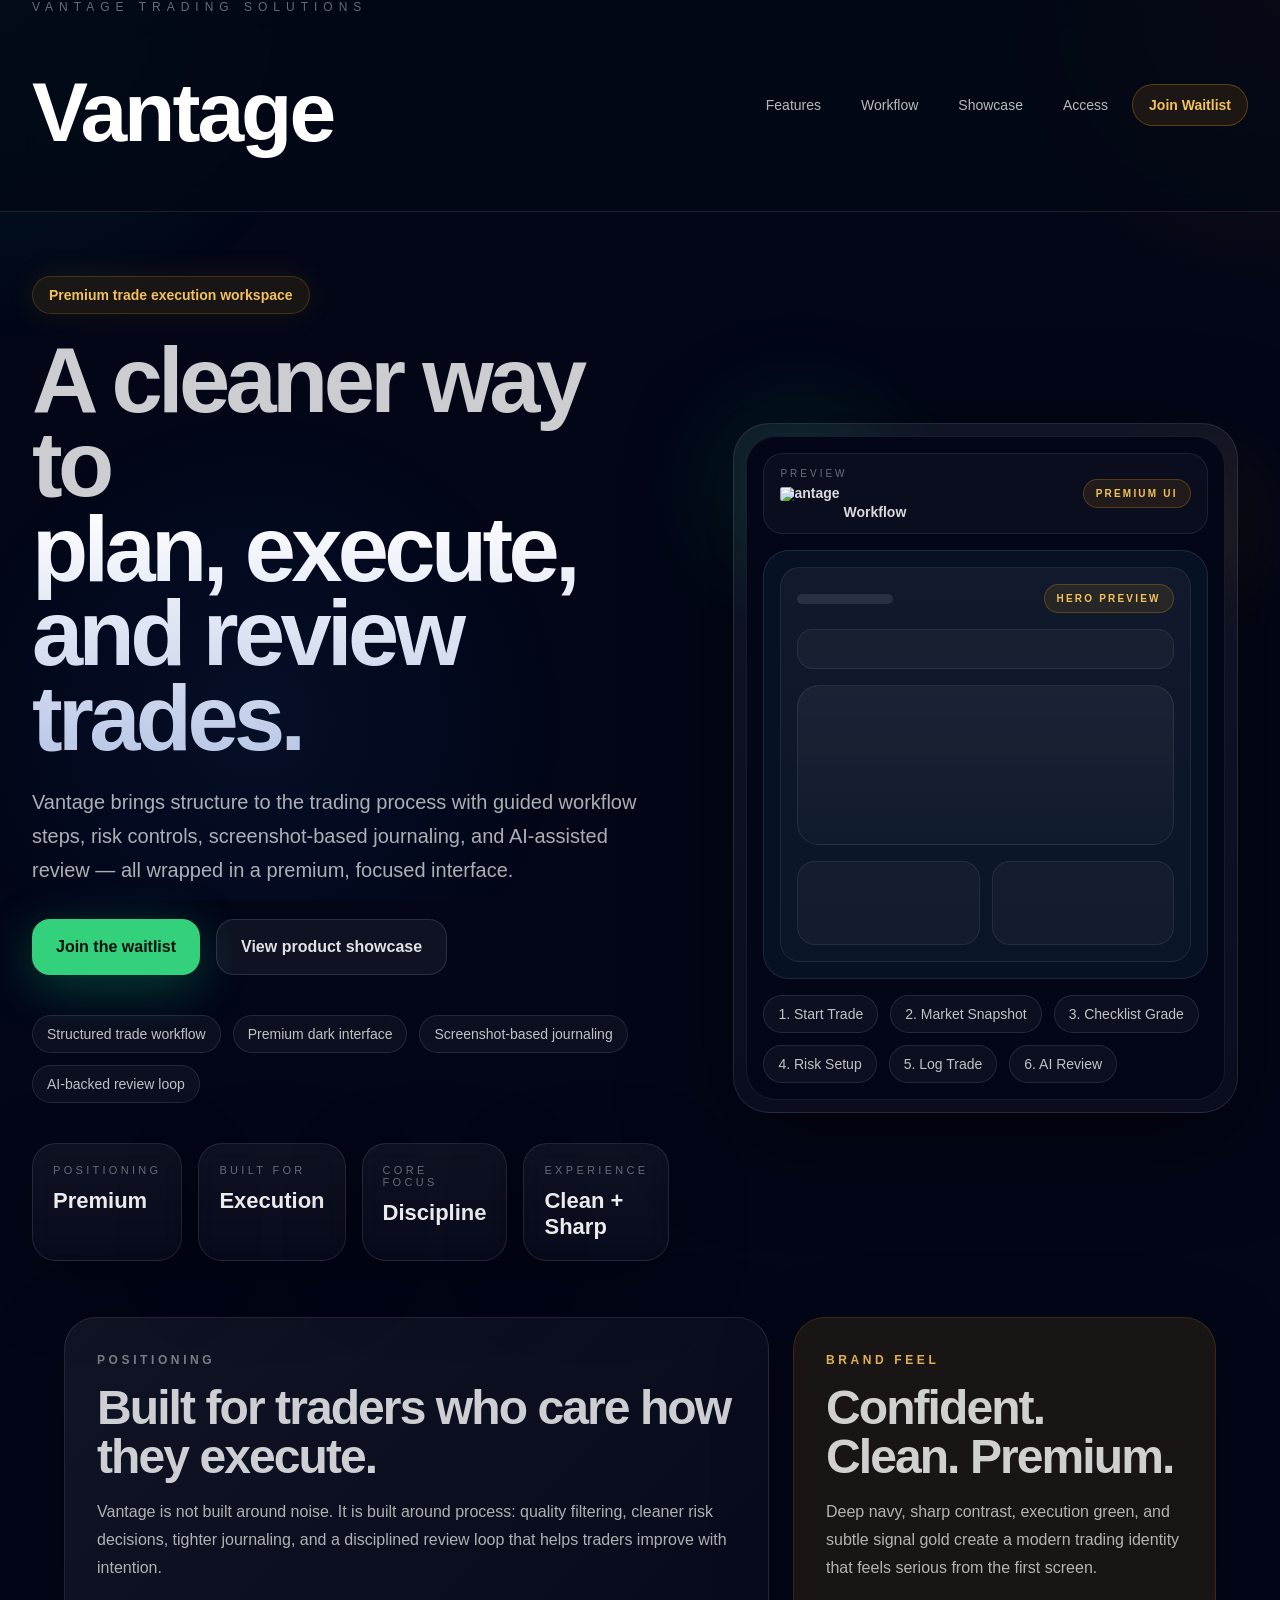
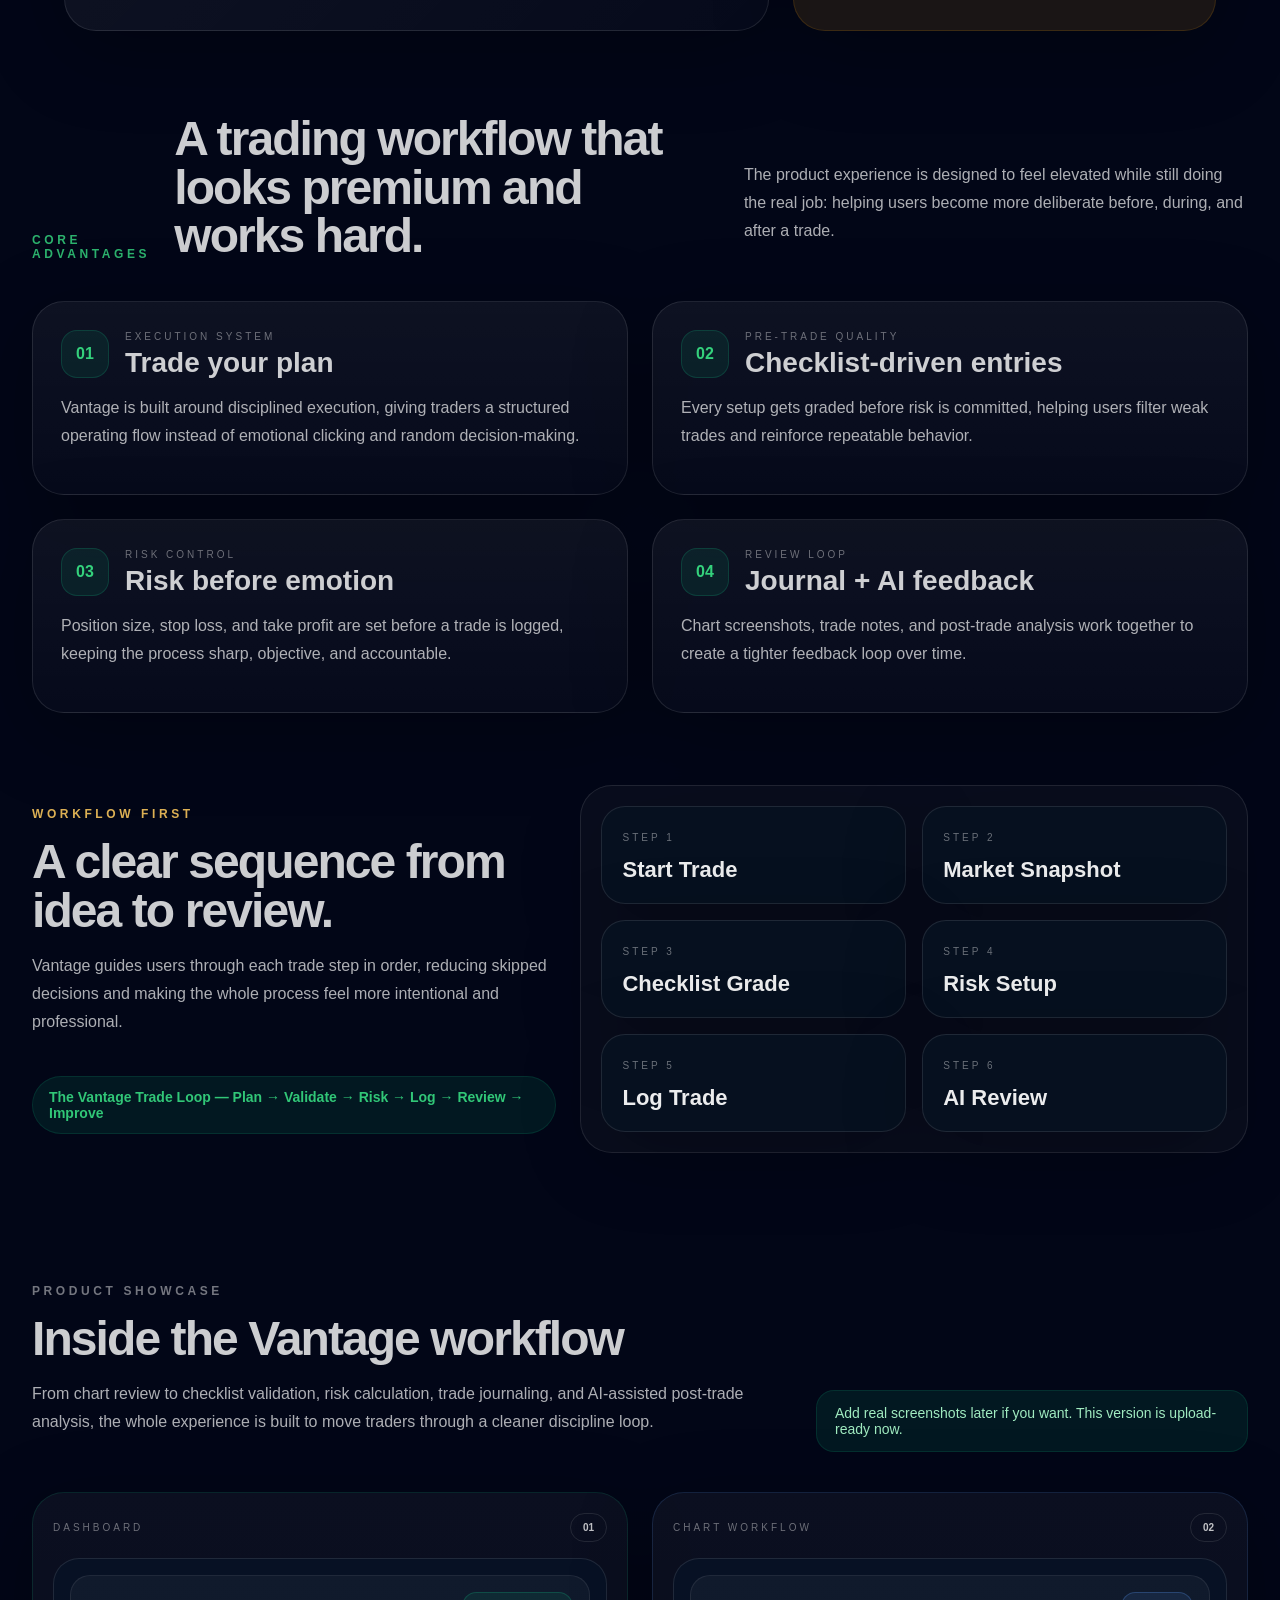
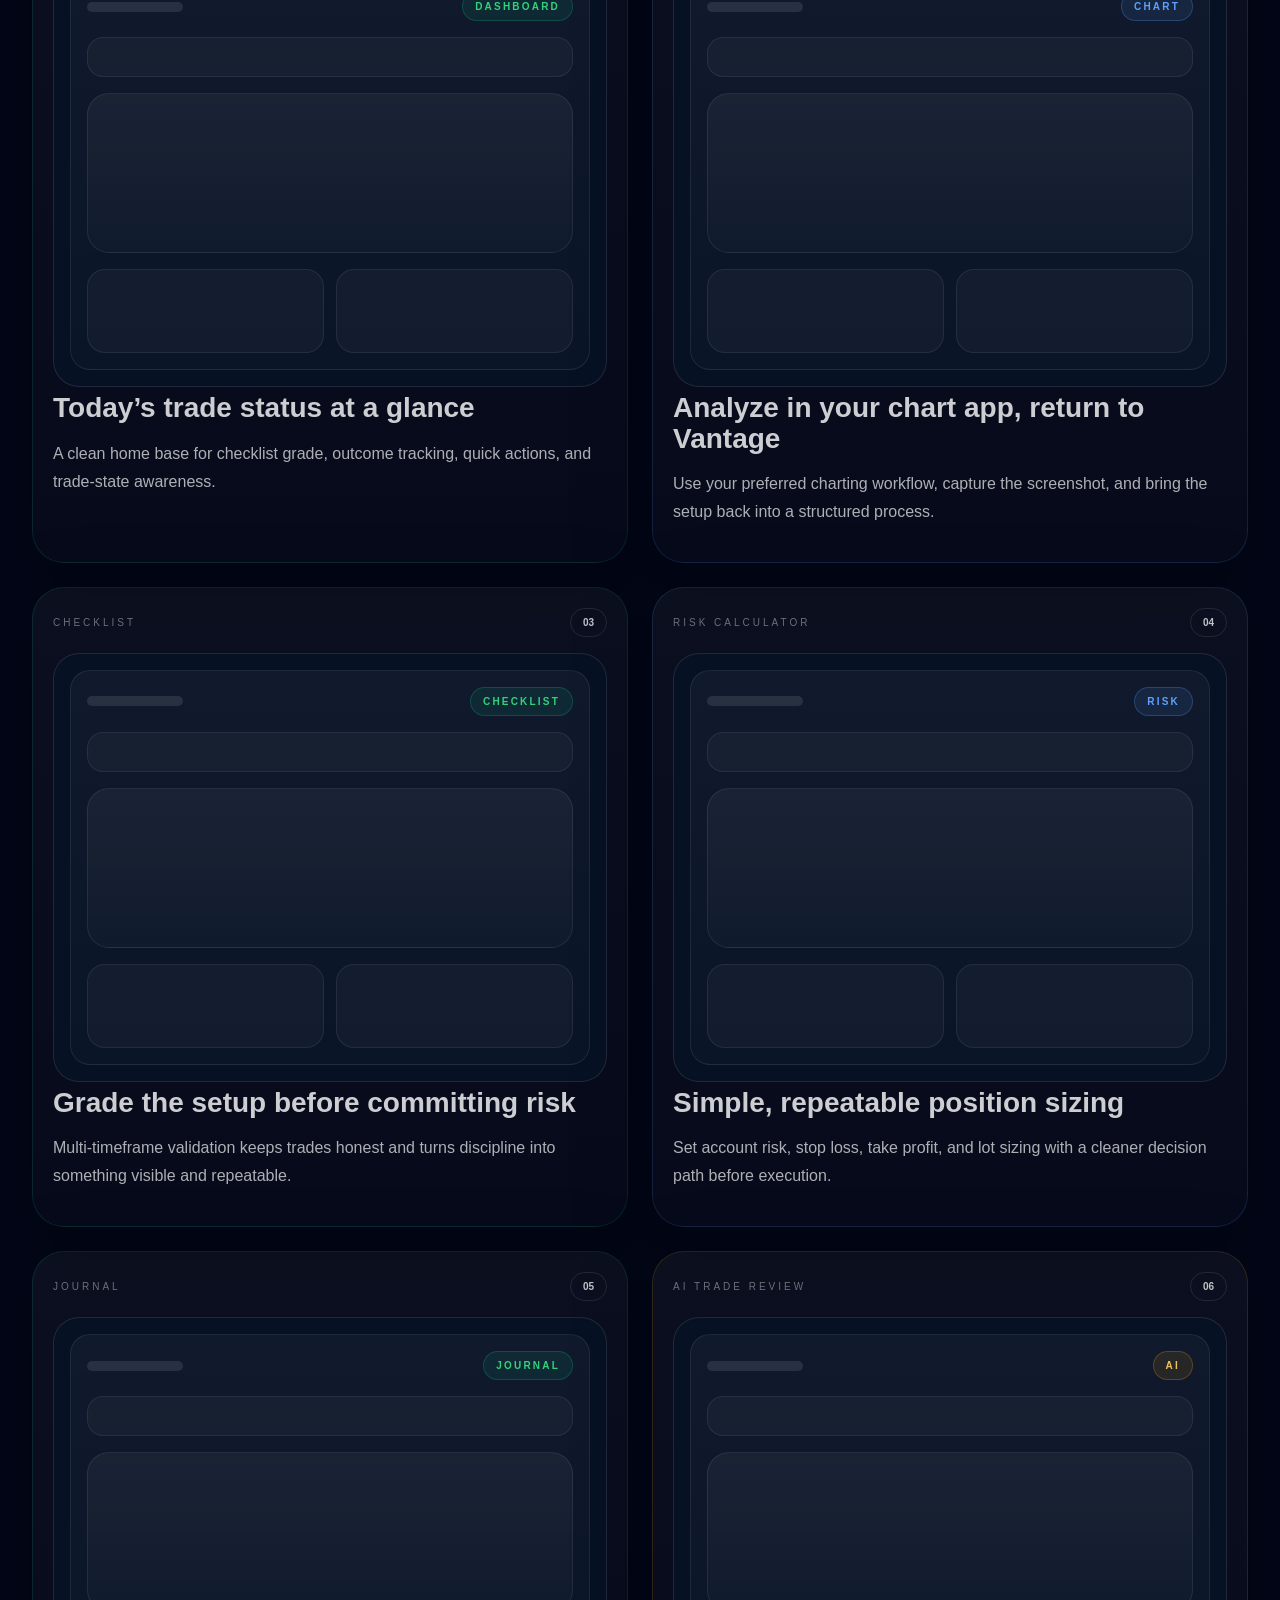
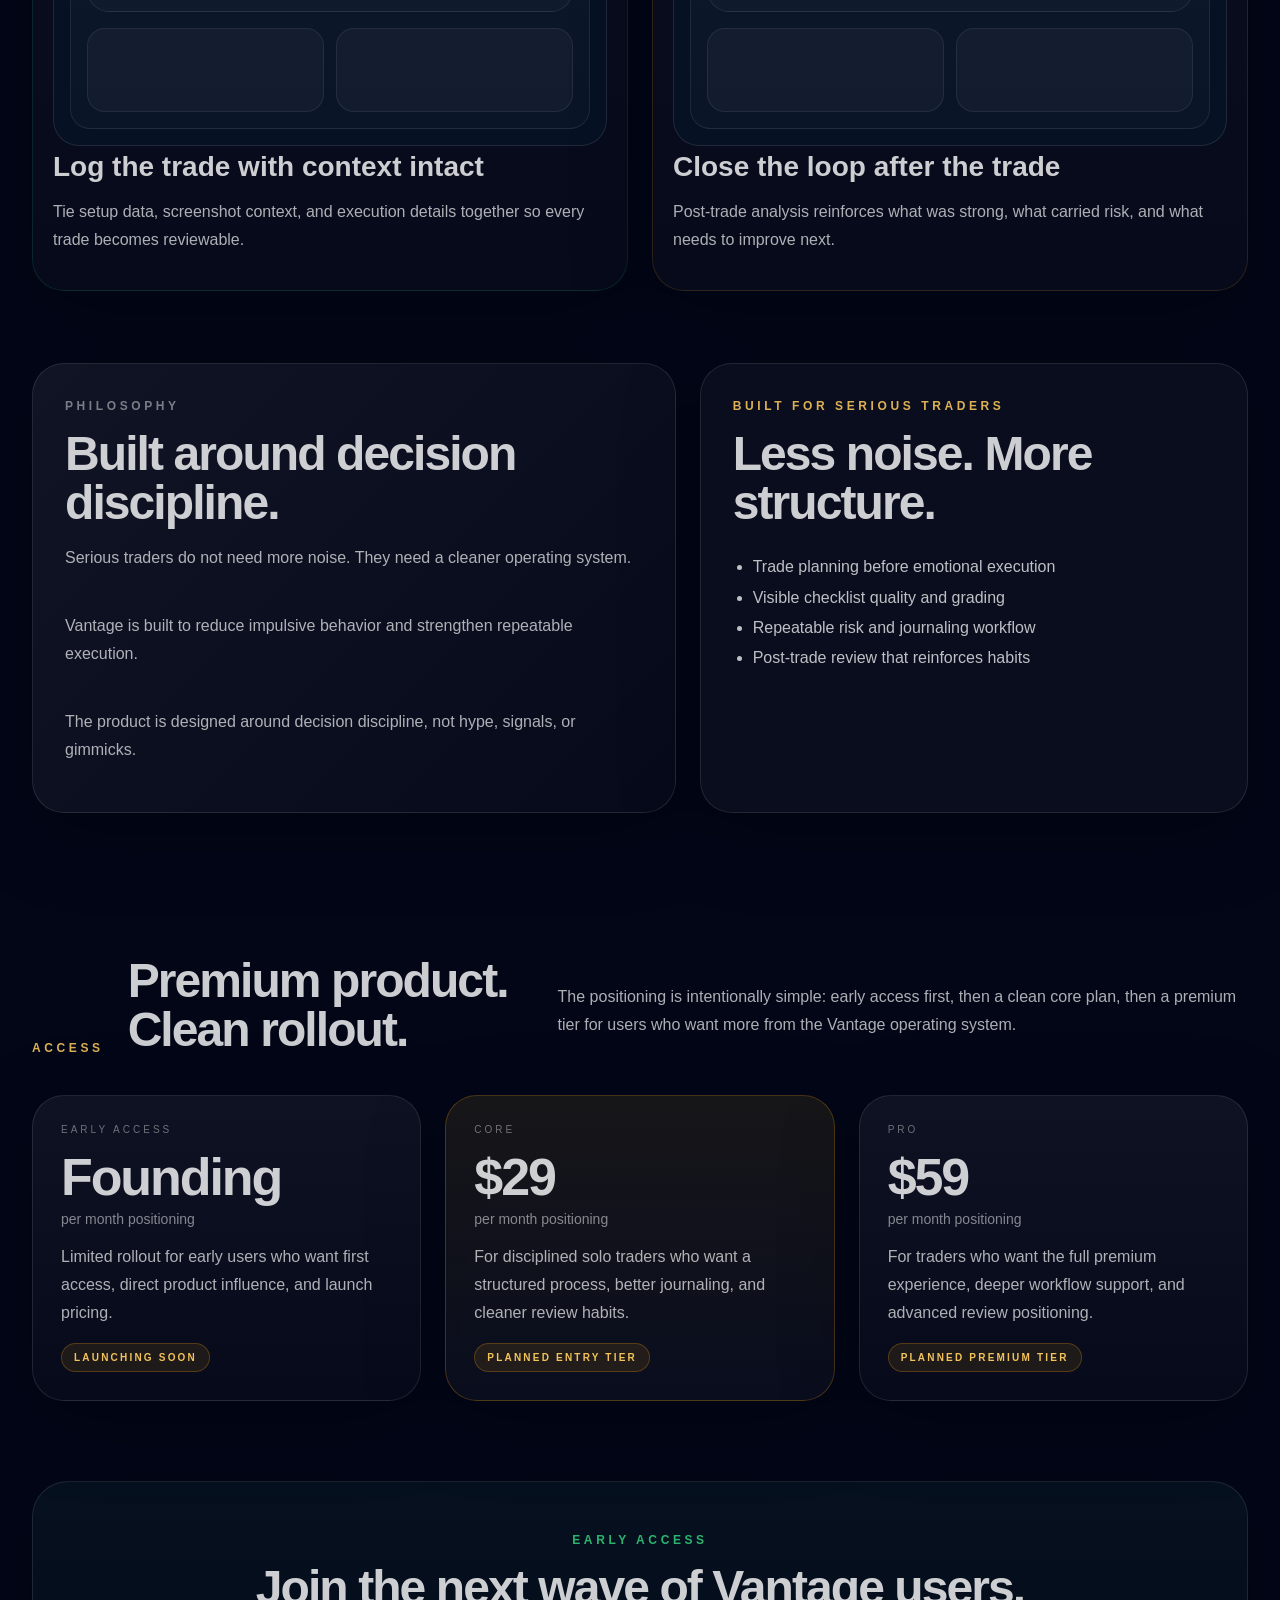
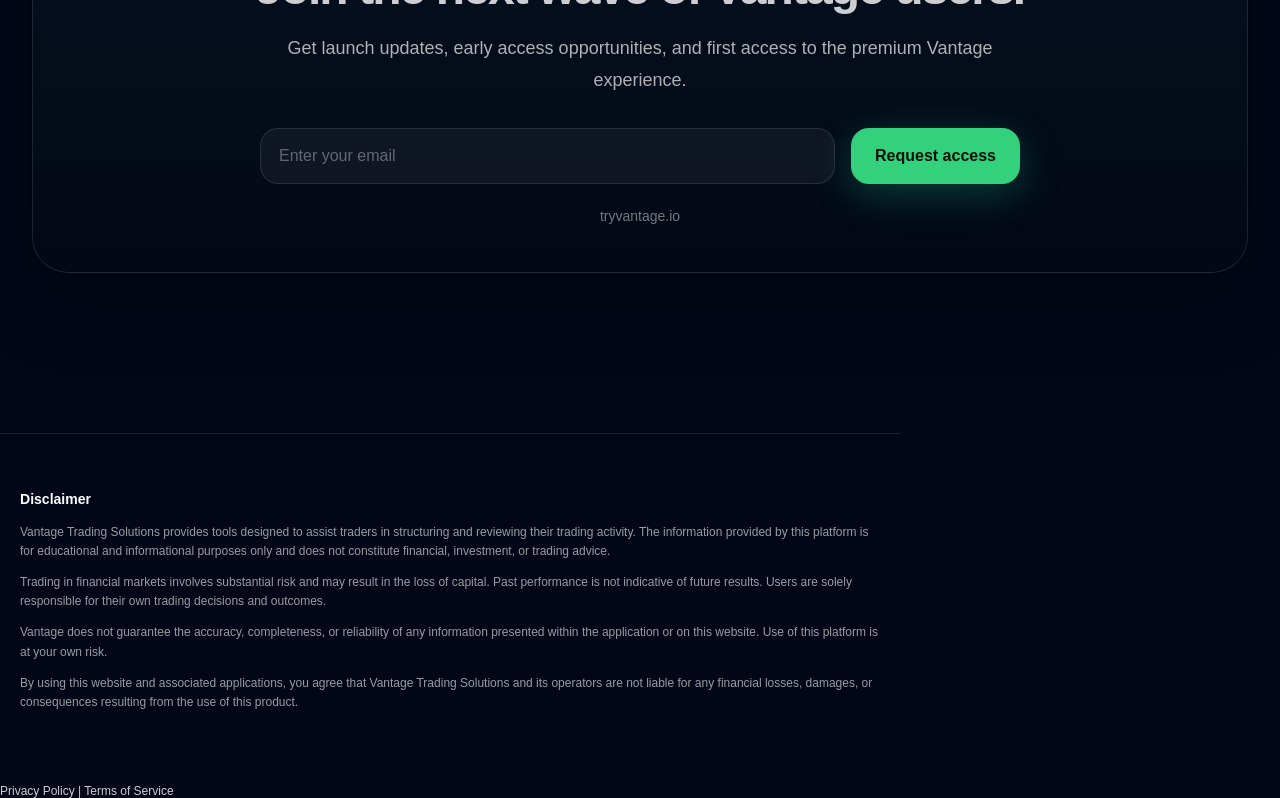
==== index.html @ 179d3682 "update website + legal pages" ====
<!DOCTYPE html>
<html lang="en">
<head>
  <meta charset="UTF-8" />
  <meta name="viewport" content="width=device-width, initial-scale=1.0" />
  <title>Vantage | Trade Your Plan</title>
  <meta name="description" content="Vantage is a premium trade execution workspace built around structure, discipline, and review." />
  <link rel="stylesheet" href="style.css" />
</head>
<body>
  <div class="page-bg"></div>

  <header class="site-header">
    <div class="container nav">
      <div class="brand">
        <div style="margin-bottom:28px;">
          <div style="font-size:12px; letter-spacing:6px; color:rgba(255,255,255,0.4); text-transform:uppercase; margin-bottom:10px;">
            Vantage Trading Solutions
          </div>
          <h1 style="font-size:84px; font-weight:800; color:white; letter-spacing:-3px; line-height:1;">
            Vantage
          </h1>
        </div>
      </div>

      <nav class="nav-links">
        <a href="#features">Features</a>
        <a href="#workflow">Workflow</a>
        <a href="#showcase">Showcase</a>
        <a href="#pricing">Access</a>
        <a class="nav-cta" href="#waitlist">Join Waitlist</a>
      </nav>
    </div>
  </header>

  <main>
    <section class="hero container">
      <div class="hero-copy">
        <div class="eyebrow">Premium trade execution workspace</div>
        <h1>
          A cleaner way to
          <span>plan, execute, and review trades.</span>
        </h1>
        <p>
          Vantage brings structure to the trading process with guided workflow steps,
          risk controls, screenshot-based journaling, and AI-assisted review — all
          wrapped in a premium, focused interface.
        </p>

        <div class="hero-actions">
          <a class="btn btn-primary" href="#waitlist">Join the waitlist</a>
          <a class="btn btn-secondary" href="#showcase">View product showcase</a>
        </div>

        <div class="hero-tags">
          <span>Structured trade workflow</span>
          <span>Premium dark interface</span>
          <span>Screenshot-based journaling</span>
          <span>AI-backed review loop</span>
        </div>

        <div class="stats-grid">
          <div class="stat-card">
            <div class="stat-label">Positioning</div>
            <div class="stat-value">Premium</div>
          </div>
          <div class="stat-card">
            <div class="stat-label">Built for</div>
            <div class="stat-value">Execution</div>
          </div>
          <div class="stat-card">
            <div class="stat-label">Core focus</div>
            <div class="stat-value">Discipline</div>
          </div>
          <div class="stat-card">
            <div class="stat-label">Experience</div>
            <div class="stat-value">Clean + Sharp</div>
          </div>
        </div>
      </div>

      <div class="hero-visual">
        <div class="glow glow-green"></div>
        <div class="glow glow-gold"></div>
        <div class="preview-shell">
          <div class="preview-inner">
            <div class="preview-header">
              <div>
                <div class="preview-sub">Preview</div>
                <div class="preview-title"><span style="display:inline-flex; align-items:flex-end; gap:0;">
  <img src="images/v-logo.png" alt="V" style="width:0.95em; height:0.95em; object-fit:cover; border-radius:0.18em; margin-right:0.06em; vertical-align:bottom;">
  <span>antage</span>
</span> Workflow</div>
              </div>
              <div class="preview-badge">Premium UI</div>
            </div>

            <div class="mock-screen">
              <div class="mock-screen-inner">
                <div class="mock-top">
                  <div class="mock-pill"></div>
                  <div class="mock-badge gold">Hero Preview</div>
                </div>
                <div class="mock-bar"></div>
                <div class="mock-chart"></div>
                <div class="mock-grid">
                  <div></div>
                  <div></div>
                </div>
              </div>
            </div>

            <div class="workflow-pills">
              <span>1. Start Trade</span>
              <span>2. Market Snapshot</span>
              <span>3. Checklist Grade</span>
              <span>4. Risk Setup</span>
              <span>5. Log Trade</span>
              <span>6. AI Review</span>
            </div>
          </div>
        </div>
      </div>
    </section>

    <section class="container split-top">
      <div class="panel panel-dark">
        <div class="section-kicker">Positioning</div>
        <h2>Built for traders who care how they execute.</h2>
        <p>
          Vantage is not built around noise. It is built around process:
          quality filtering, cleaner risk decisions, tighter journaling, and a
          disciplined review loop that helps traders improve with intention.
        </p>
      </div>

      <div class="panel panel-gold">
        <div class="section-kicker gold">Brand feel</div>
        <h2>Confident. Clean. Premium.</h2>
        <p>
          Deep navy, sharp contrast, execution green, and subtle signal gold
          create a modern trading identity that feels serious from the first screen.
        </p>
      </div>
    </section>

    <section id="features" class="container section">
      <div class="section-head">
        <div class="section-kicker green">Core advantages</div>
        <h2>A trading workflow that looks premium and works hard.</h2>
        <p>
          The product experience is designed to feel elevated while still doing
          the real job: helping users become more deliberate before, during,
          and after a trade.
        </p>
      </div>

      <div class="feature-grid">
        <article class="feature-card">
          <div class="feature-top">
            <div class="feature-num">01</div>
            <div>
              <div class="mini-kicker">Execution system</div>
              <h3>Trade your plan</h3>
            </div>
          </div>
          <p>Vantage is built around disciplined execution, giving traders a structured operating flow instead of emotional clicking and random decision-making.</p>
        </article>

        <article class="feature-card">
          <div class="feature-top">
            <div class="feature-num">02</div>
            <div>
              <div class="mini-kicker">Pre-trade quality</div>
              <h3>Checklist-driven entries</h3>
            </div>
          </div>
          <p>Every setup gets graded before risk is committed, helping users filter weak trades and reinforce repeatable behavior.</p>
        </article>

        <article class="feature-card">
          <div class="feature-top">
            <div class="feature-num">03</div>
            <div>
              <div class="mini-kicker">Risk control</div>
              <h3>Risk before emotion</h3>
            </div>
          </div>
          <p>Position size, stop loss, and take profit are set before a trade is logged, keeping the process sharp, objective, and accountable.</p>
        </article>

        <article class="feature-card">
          <div class="feature-top">
            <div class="feature-num">04</div>
            <div>
              <div class="mini-kicker">Review loop</div>
              <h3>Journal + AI feedback</h3>
            </div>
          </div>
          <p>Chart screenshots, trade notes, and post-trade analysis work together to create a tighter feedback loop over time.</p>
        </article>
      </div>
    </section>

    <section id="workflow" class="container section workflow-section">
      <div class="workflow-copy">
        <div class="section-kicker gold">Workflow first</div>
        <h2>A clear sequence from idea to review.</h2>
        <p>
          Vantage guides users through each trade step in order, reducing skipped
          decisions and making the whole process feel more intentional and professional.
        </p>
        <div class="trade-loop">The Vantage Trade Loop — Plan → Validate → Risk → Log → Review → Improve</div>
      </div>

      <div class="workflow-grid">
        <div class="workflow-card"><span>Step 1</span><strong>Start Trade</strong></div>
        <div class="workflow-card"><span>Step 2</span><strong>Market Snapshot</strong></div>
        <div class="workflow-card"><span>Step 3</span><strong>Checklist Grade</strong></div>
        <div class="workflow-card"><span>Step 4</span><strong>Risk Setup</strong></div>
        <div class="workflow-card"><span>Step 5</span><strong>Log Trade</strong></div>
        <div class="workflow-card"><span>Step 6</span><strong>AI Review</strong></div>
      </div>
    </section>

    <section id="showcase" class="container section">
      <div class="showcase-head">
        <div>
          <div class="section-kicker">Product showcase</div>
          <h2>Inside the Vantage workflow</h2>
          <p>
            From chart review to checklist validation, risk calculation, trade journaling,
            and AI-assisted post-trade analysis, the whole experience is built to move
            traders through a cleaner discipline loop.
          </p>
        </div>
        <div class="showcase-note">
          Add real screenshots later if you want. This version is upload-ready now.
        </div>
      </div>

      <div class="showcase-grid">
        <article class="showcase-card emerald">
          <div class="showcase-top">
            <span>Dashboard</span>
            <b>01</b>
          </div>
          <div class="mock-screen">
            <div class="mock-screen-inner">
              <div class="mock-top">
                <div class="mock-pill"></div>
                <div class="mock-badge green">Dashboard</div>
              </div>
              <div class="mock-bar"></div>
              <div class="mock-chart"></div>
              <div class="mock-grid">
                <div></div>
                <div></div>
              </div>
            </div>
          </div>
          <h3>Today’s trade status at a glance</h3>
          <p>A clean home base for checklist grade, outcome tracking, quick actions, and trade-state awareness.</p>
        </article>

        <article class="showcase-card blue">
          <div class="showcase-top">
            <span>Chart Workflow</span>
            <b>02</b>
          </div>
          <div class="mock-screen">
            <div class="mock-screen-inner">
              <div class="mock-top">
                <div class="mock-pill"></div>
                <div class="mock-badge blue">Chart</div>
              </div>
              <div class="mock-bar"></div>
              <div class="mock-chart"></div>
              <div class="mock-grid">
                <div></div>
                <div></div>
              </div>
            </div>
          </div>
          <h3>Analyze in your chart app, return to Vantage</h3>
          <p>Use your preferred charting workflow, capture the screenshot, and bring the setup back into a structured process.</p>
        </article>

        <article class="showcase-card emerald">
          <div class="showcase-top">
            <span>Checklist</span>
            <b>03</b>
          </div>
          <div class="mock-screen">
            <div class="mock-screen-inner">
              <div class="mock-top">
                <div class="mock-pill"></div>
                <div class="mock-badge green">Checklist</div>
              </div>
              <div class="mock-bar"></div>
              <div class="mock-chart"></div>
              <div class="mock-grid">
                <div></div>
                <div></div>
              </div>
            </div>
          </div>
          <h3>Grade the setup before committing risk</h3>
          <p>Multi-timeframe validation keeps trades honest and turns discipline into something visible and repeatable.</p>
        </article>

        <article class="showcase-card blue">
          <div class="showcase-top">
            <span>Risk Calculator</span>
            <b>04</b>
          </div>
          <div class="mock-screen">
            <div class="mock-screen-inner">
              <div class="mock-top">
                <div class="mock-pill"></div>
                <div class="mock-badge blue">Risk</div>
              </div>
              <div class="mock-bar"></div>
              <div class="mock-chart"></div>
              <div class="mock-grid">
                <div></div>
                <div></div>
              </div>
            </div>
          </div>
          <h3>Simple, repeatable position sizing</h3>
          <p>Set account risk, stop loss, take profit, and lot sizing with a cleaner decision path before execution.</p>
        </article>

        <article class="showcase-card emerald">
          <div class="showcase-top">
            <span>Journal</span>
            <b>05</b>
          </div>
          <div class="mock-screen">
            <div class="mock-screen-inner">
              <div class="mock-top">
                <div class="mock-pill"></div>
                <div class="mock-badge green">Journal</div>
              </div>
              <div class="mock-bar"></div>
              <div class="mock-chart"></div>
              <div class="mock-grid">
                <div></div>
                <div></div>
              </div>
            </div>
          </div>
          <h3>Log the trade with context intact</h3>
          <p>Tie setup data, screenshot context, and execution details together so every trade becomes reviewable.</p>
        </article>

        <article class="showcase-card gold">
          <div class="showcase-top">
            <span>AI Trade Review</span>
            <b>06</b>
          </div>
          <div class="mock-screen">
            <div class="mock-screen-inner">
              <div class="mock-top">
                <div class="mock-pill"></div>
                <div class="mock-badge gold">AI</div>
              </div>
              <div class="mock-bar"></div>
              <div class="mock-chart"></div>
              <div class="mock-grid">
                <div></div>
                <div></div>
              </div>
            </div>
          </div>
          <h3>Close the loop after the trade</h3>
          <p>Post-trade analysis reinforces what was strong, what carried risk, and what needs to improve next.</p>
        </article>
      </div>
    </section>

    <section class="container section philosophy">
      <div class="panel panel-dark">
        <div class="section-kicker">Philosophy</div>
        <h2>Built around decision discipline.</h2>
        <div class="stack-copy">
          <p>Serious traders do not need more noise. They need a cleaner operating system.</p>
          <p>Vantage is built to reduce impulsive behavior and strengthen repeatable execution.</p>
          <p>The product is designed around decision discipline, not hype, signals, or gimmicks.</p>
        </div>
      </div>

      <div class="panel panel-dark soft">
        <div class="section-kicker gold">Built for serious traders</div>
        <h2>Less noise. More structure.</h2>
        <ul>
          <li>Trade planning before emotional execution</li>
          <li>Visible checklist quality and grading</li>
          <li>Repeatable risk and journaling workflow</li>
          <li>Post-trade review that reinforces habits</li>
        </ul>
      </div>
    </section>

    <section id="pricing" class="container section">
      <div class="section-head">
        <div class="section-kicker gold">Access</div>
        <h2>Premium product. Clean rollout.</h2>
        <p>
          The positioning is intentionally simple: early access first, then a clean
          core plan, then a premium tier for users who want more from the Vantage operating system.
        </p>
      </div>

      <div class="pricing-grid">
        <article class="price-card">
          <div class="price-tier">Early Access</div>
          <div class="price-value">Founding</div>
          <div class="price-sub">per month positioning</div>
          <p>Limited rollout for early users who want first access, direct product influence, and launch pricing.</p>
          <span class="price-badge">Launching soon</span>
        </article>

        <article class="price-card featured">
          <div class="price-tier">Core</div>
          <div class="price-value">$29</div>
          <div class="price-sub">per month positioning</div>
          <p>For disciplined solo traders who want a structured process, better journaling, and cleaner review habits.</p>
          <span class="price-badge">Planned entry tier</span>
        </article>

        <article class="price-card">
          <div class="price-tier">Pro</div>
          <div class="price-value">$59</div>
          <div class="price-sub">per month positioning</div>
          <p>For traders who want the full premium experience, deeper workflow support, and advanced review positioning.</p>
          <span class="price-badge">Planned premium tier</span>
        </article>
      </div>
    </section>

    <section id="waitlist" class="container waitlist-section">
      <div class="waitlist-card">
        <div class="section-kicker green">Early access</div>
        <h2>Join the next wave of Vantage users.</h2>
        <p>
          Get launch updates, early access opportunities, and first access to the premium Vantage experience.
        </p>

        <form class="waitlist-form" onsubmit="event.preventDefault()">
          <input type="email" placeholder="Enter your email" />
          <button type="submit">Request access</button>
        </form>

        <div class="domain-note">tryvantage.io</div>
      </div>
    </section>
  </main>
  <section style="margin-top:80px; padding:40px 20px; border-top:1px solid rgba(255,255,255,0.1); color:rgba(255,255,255,0.6); font-size:12px; line-height:1.6; max-width:900px;">
    
    <h3 style="color:white; margin-bottom:12px;">Disclaimer</h3>

    <p>
      Vantage Trading Solutions provides tools designed to assist traders in structuring and reviewing their trading activity. 
      The information provided by this platform is for educational and informational purposes only and does not constitute financial, investment, or trading advice.
    </p>

    <p>
      Trading in financial markets involves substantial risk and may result in the loss of capital. Past performance is not indicative of future results. 
      Users are solely responsible for their own trading decisions and outcomes.
    </p>

    <p>
      Vantage does not guarantee the accuracy, completeness, or reliability of any information presented within the application or on this website. 
      Use of this platform is at your own risk.
    </p>

    <p>
      By using this website and associated applications, you agree that Vantage Trading Solutions and its operators are not liable for any financial losses, 
      damages, or consequences resulting from the use of this product.
    </p>

  </section>
  <div style="margin-top:20px; font-size:12px;">
    <a href="privacy.html">Privacy Policy</a> | 
    <a href="terms.html">Terms of Service</a>
  </div>
</body>
</html>
---- style.css ----
* {
  box-sizing: border-box;
}

:root {
  --bg: #030816;
  --panel: rgba(255, 255, 255, 0.04);
  --panel-strong: rgba(255, 255, 255, 0.06);
  --line: rgba(255, 255, 255, 0.1);
  --text: rgba(255, 255, 255, 0.96);
  --muted: rgba(255, 255, 255, 0.68);
  --muted-2: rgba(255, 255, 255, 0.45);
  --green: #34d17c;
  --green-bg: rgba(52, 209, 124, 0.1);
  --gold: #f2c35b;
  --gold-bg: rgba(245, 158, 11, 0.1);
  --blue: #5da0ff;
  --blue-bg: rgba(93, 160, 255, 0.1);
  --shadow: 0 20px 80px rgba(0, 0, 0, 0.28);
  --shadow-strong: 0 24px 100px rgba(0, 0, 0, 0.5);
  --radius: 32px;
  --radius-sm: 22px;
  --container: 1240px;
}

html {
  scroll-behavior: smooth;
}

body {
  margin: 0;
  background: #020617;
  color: rgba(255,255,255,0.8);
  font-family: -apple-system, BlinkMacSystemFont, "Segoe UI", Roboto, sans-serif;
  width: 100%;
  max-width: 100%;
  overflow-x: hidden;
}

.page-bg {
  position: fixed;
  inset: 0;
  pointer-events: none;
  background:
    radial-gradient(circle at top left, rgba(16, 185, 129, 0.12), transparent 22%),
    radial-gradient(circle at top right, rgba(245, 158, 11, 0.10), transparent 20%),
    radial-gradient(circle at 20% 80%, rgba(59, 130, 246, 0.08), transparent 25%);
  z-index: 0;
}

a {
  color: inherit;
  text-decoration: none;
}

.page,
.page-shell,
.site-shell,
.container,
.wrapper,
main {
  width: 100%;
  max-width: 100%;
  margin: 0;
  padding: 0 32px;
  box-sizing: border-box;
}

main,
.site-header {
  position: relative;
  z-index: 1;
}

.site-header {
  position: sticky;
  top: 0;
  z-index: 20;
  backdrop-filter: blur(18px);
  background: rgba(3, 8, 22, 0.8);
  border-bottom: 1px solid var(--line);
}

.nav {
  min-height: 82px;
  display: flex;
  align-items: center;
  justify-content: space-between;
  flex-wrap: wrap;
  row-gap: 12px;
}

.brand-sub {
  font-size: 11px;
  text-transform: uppercase;
  letter-spacing: 0.42em;
  color: rgba(255, 255, 255, 0.4);
}

.brand-main {
  margin-top: 4px;
  font-size: 30px;
  font-weight: 900;
  letter-spacing: -0.03em;
}

.nav-links {
  display: flex;
  align-items: center;
  gap: 8px;
}

.nav-links a {
  padding: 12px 16px;
  border-radius: 999px;
  font-size: 14px;
  color: rgba(255, 255, 255, 0.72);
  transition: 0.2s ease;
}

.nav-links a:hover {
  background: rgba(255, 255, 255, 0.05);
  color: white;
}

.nav-links .nav-cta {
  border: 1px solid rgba(245, 158, 11, 0.3);
  background: rgba(245, 158, 11, 0.1);
  color: var(--gold);
  font-weight: 700;
}

.hero {
  display: grid;
  grid-template-columns: 1.02fr 0.98fr;
  gap: 64px;
  align-items: center;
  padding: 64px 0 56px;
}

.eyebrow,
.trade-loop,
.price-badge,
.preview-badge,
.mock-badge,
.showcase-note,
.section-kicker {
  display: inline-flex;
  align-items: center;
}

.eyebrow {
  padding: 10px 16px;
  border-radius: 999px;
  border: 1px solid rgba(245, 158, 11, 0.2);
  background: rgba(245, 158, 11, 0.1);
  color: var(--gold);
  font-size: 14px;
  font-weight: 600;
  box-shadow: 0 0 30px rgba(245, 158, 11, 0.1);
}

.hero h1 {
  margin: 24px 0 0;
  font-size: clamp(52px, 8vw, 92px);
  line-height: 0.92;
  letter-spacing: -0.05em;
  font-weight: 900;
  max-width: 100%;
  overflow-wrap: anywhere;
  word-break: break-word;
}

.hero h1 span {
  display: block;
  background: linear-gradient(180deg, #ffffff, #b9c7e6);
  -webkit-background-clip: text;
  background-clip: text;
  color: transparent;
}

.hero p {
  margin: 24px 0 0;
  max-width: 760px;
  font-size: 20px;
  line-height: 1.7;
  color: var(--muted);
}

.hero-actions {
  display: flex;
  flex-wrap: wrap;
  gap: 16px;
  margin-top: 32px;
}

.btn {
  min-height: 56px;
  display: inline-flex;
  align-items: center;
  justify-content: center;
  padding: 0 24px;
  border-radius: 18px;
  font-weight: 700;
  font-size: 16px;
  transition: 0.2s ease;
}

.btn:hover {
  transform: translateY(-1px);
}

.btn-primary {
  background: #34d17c;
  color: #03110b;
  box-shadow: 0 12px 50px rgba(16, 185, 129, 0.32);
}

.btn-secondary {
  border: 1px solid rgba(255, 255, 255, 0.12);
  background: rgba(255, 255, 255, 0.05);
  color: rgba(255, 255, 255, 0.88);
}

.hero-tags {
  display: flex;
  flex-wrap: wrap;
  gap: 12px;
  margin-top: 40px;
}

.hero-tags span,
.workflow-pills span {
  border: 1px solid var(--line);
  background: rgba(255, 255, 255, 0.04);
  color: rgba(255, 255, 255, 0.75);
  border-radius: 999px;
  padding: 10px 14px;
  font-size: 14px;
}

.stats-grid {
  margin-top: 40px;
  display: grid;
  grid-template-columns: repeat(4, 1fr);
  gap: 16px;
}

.stat-card,
.panel,
.feature-card,
.workflow-card,
.showcase-card,
.price-card,
.waitlist-card,
.preview-shell {
  box-shadow: var(--shadow);
}

.stat-card {
  border: 1px solid var(--line);
  border-radius: 24px;
  padding: 20px;
  background: linear-gradient(180deg, rgba(255,255,255,0.05), rgba(255,255,255,0.025));
  backdrop-filter: blur(12px);
}

.stat-label,
.section-kicker,
.mini-kicker,
.workflow-card span,
.price-tier,
.preview-sub,
.showcase-top span {
  text-transform: uppercase;
  letter-spacing: 0.3em;
}

.stat-label {
  font-size: 11px;
  color: rgba(255, 255, 255, 0.38);
}

.stat-value {
  margin-top: 12px;
  font-size: 22px;
  font-weight: 800;
  color: rgba(255, 255, 255, 0.92);
}

.hero-visual {
  position: relative;
}

.glow {
  position: absolute;
  border-radius: 999px;
  filter: blur(48px);
  pointer-events: none;
}

.glow-green {
  inset: -24px auto auto -24px;
  width: 180px;
  height: 180px;
  background: rgba(16, 185, 129, 0.12);
}

.glow-gold {
  top: 40px;
  right: -16px;
  width: 120px;
  height: 120px;
  background: rgba(245, 158, 11, 0.1);
}

.preview-shell {
  position: relative;
  border: 1px solid var(--line);
  border-radius: 36px;
  background: linear-gradient(180deg, rgba(255,255,255,0.06), rgba(255,255,255,0.03));
  padding: 12px;
  box-shadow: var(--shadow-strong);
}

.preview-inner {
  border: 1px solid rgba(255,255,255,0.08);
  border-radius: 30px;
  background: #020617;
  padding: 16px;
}

.preview-header {
  display: flex;
  align-items: center;
  justify-content: space-between;
  border: 1px solid rgba(255,255,255,0.08);
  border-radius: 20px;
  background: rgba(255,255,255,0.03);
  padding: 14px 16px;
  margin-bottom: 16px;
}

.preview-sub,
.mini-kicker,
.workflow-card span,
.price-tier,
.showcase-top span {
  font-size: 10px;
  color: rgba(255,255,255,0.4);
}

.preview-title {
  margin-top: 6px;
  font-size: 14px;
  font-weight: 700;
  color: rgba(255,255,255,0.85);
}

.preview-badge,
.price-badge,
.mock-badge {
  border-radius: 999px;
  padding: 8px 12px;
  font-size: 10px;
  font-weight: 700;
  letter-spacing: 0.22em;
  text-transform: uppercase;
}

.preview-badge,
.price-badge,
.mock-badge.gold {
  border: 1px solid rgba(245, 158, 11, 0.25);
  background: rgba(245, 158, 11, 0.1);
  color: var(--gold);
}

.mock-badge.green {
  border: 1px solid rgba(16, 185, 129, 0.25);
  background: rgba(16, 185, 129, 0.1);
  color: var(--green);
}

.mock-badge.blue {
  border: 1px solid rgba(93, 160, 255, 0.25);
  background: rgba(93, 160, 255, 0.1);
  color: var(--blue);
}

.mock-screen {
  border: 1px solid rgba(255,255,255,0.1);
  border-radius: 26px;
  background: #071124;
  padding: 16px;
}

.mock-screen-inner {
  border: 1px solid rgba(255,255,255,0.08);
  border-radius: 20px;
  background: linear-gradient(180deg, rgba(255,255,255,0.04), rgba(255,255,255,0.02));
  padding: 16px;
}

.mock-top {
  display: flex;
  align-items: center;
  justify-content: space-between;
}

.mock-pill {
  width: 96px;
  height: 10px;
  border-radius: 999px;
  background: rgba(255,255,255,0.1);
}

.mock-bar {
  height: 40px;
  border: 1px solid rgba(255,255,255,0.08);
  border-radius: 16px;
  background: rgba(255,255,255,0.03);
  margin-top: 16px;
}

.mock-chart {
  height: 160px;
  border: 1px solid rgba(255,255,255,0.08);
  border-radius: 22px;
  background: linear-gradient(180deg, rgba(255,255,255,0.05), rgba(255,255,255,0.02));
  margin-top: 16px;
}

.mock-grid {
  display: grid;
  grid-template-columns: repeat(2, 1fr);
  gap: 12px;
  margin-top: 16px;
}

.mock-grid > div {
  height: 84px;
  border: 1px solid rgba(255,255,255,0.08);
  border-radius: 18px;
  background: rgba(255,255,255,0.03);
}

.workflow-pills {
  display: flex;
  flex-wrap: wrap;
  gap: 12px;
  margin-top: 16px;
}

.split-top,
.philosophy,
.workflow-section {
  display: grid;
  gap: 24px;
}

.split-top {
  grid-template-columns: 1.25fr 0.75fr;
  padding-bottom: 12px;
}

.panel {
  border: 1px solid var(--line);
  border-radius: var(--radius);
  padding: 32px;
  background: linear-gradient(135deg, rgba(255,255,255,0.06), rgba(255,255,255,0.02));
}

.panel-gold {
  border-color: rgba(245, 158, 11, 0.15);
  background: rgba(245, 158, 11, 0.1);
}

.panel.soft {
  background: rgba(255,255,255,0.03);
}

.section {
  padding: 56px 0 72px;
}

.section-head,
.showcase-head {
  display: flex;
  gap: 24px;
  justify-content: space-between;
  align-items: end;
}

.section-head > div:first-child,
.showcase-head > div:first-child {
  max-width: 760px;
}

.section-kicker {
  font-size: 12px;
  font-weight: 700;
  color: rgba(255,255,255,0.45);
}

.section-kicker.green {
  color: rgba(52, 209, 124, 0.85);
}

.section-kicker.gold {
  color: rgba(245, 195, 91, 0.9);
}

h2 {
  margin: 16px 0 0;
  font-size: clamp(34px, 4vw, 48px);
  line-height: 1.02;
  letter-spacing: -0.04em;
  font-weight: 900;
}

.section p,
.panel p,
.price-card p,
.showcase-card p,
.feature-card p,
.waitlist-card p,
.workflow-copy p {
  color: var(--muted);
  line-height: 1.75;
  font-size: 16px;
}

.feature-grid,
.showcase-grid,
.pricing-grid {
  display: grid;
  gap: 24px;
}

.feature-grid {
  margin-top: 40px;
  grid-template-columns: repeat(2, 1fr);
}

.feature-card {
  border: 1px solid var(--line);
  border-radius: var(--radius);
  padding: 28px;
  background: linear-gradient(180deg, rgba(255,255,255,0.05), rgba(255,255,255,0.02));
  transition: 0.2s ease;
}

.feature-card:hover {
  transform: translateY(-2px);
  border-color: rgba(255,255,255,0.15);
}

.feature-top {
  display: flex;
  align-items: center;
  gap: 16px;
}

.feature-num {
  width: 48px;
  height: 48px;
  border-radius: 16px;
  display: inline-flex;
  align-items: center;
  justify-content: center;
  border: 1px solid rgba(16, 185, 129, 0.2);
  background: rgba(16, 185, 129, 0.1);
  color: var(--green);
  font-weight: 800;
}

.feature-card h3,
.showcase-card h3 {
  margin: 6px 0 0;
  font-size: 28px;
  line-height: 1.08;
}

.workflow-section {
  grid-template-columns: 0.88fr 1.12fr;
  align-items: center;
  padding-top: 0;
}

.trade-loop {
  margin-top: 24px;
  border: 1px solid rgba(16, 185, 129, 0.15);
  background: rgba(16, 185, 129, 0.1);
  border-radius: 999px;
  padding: 12px 16px;
  color: rgba(52, 209, 124, 0.95);
  font-size: 14px;
  font-weight: 600;
}

.workflow-grid {
  border: 1px solid var(--line);
  border-radius: var(--radius);
  background: rgba(255,255,255,0.03);
  padding: 20px;
  display: grid;
  grid-template-columns: repeat(2, 1fr);
  gap: 16px;
}

.workflow-card {
  border: 1px solid var(--line);
  border-radius: 24px;
  background: #06101f;
  padding: 20px;
}

.workflow-card strong {
  display: block;
  margin-top: 12px;
  font-size: 22px;
  font-weight: 700;
  color: rgba(255,255,255,0.92);
}

.showcase-note {
  border: 1px solid rgba(16, 185, 129, 0.15);
  background: rgba(16, 185, 129, 0.1);
  border-radius: 18px;
  padding: 14px 18px;
  color: rgba(169, 247, 201, 0.95);
  font-size: 14px;
}

.showcase-grid {
  margin-top: 40px;
  grid-template-columns: repeat(2, 1fr);
}

.showcase-card {
  border-radius: var(--radius);
  border: 1px solid var(--line);
  padding: 20px;
  background: linear-gradient(180deg, rgba(255,255,255,0.04), rgba(255,255,255,0.02));
}

.showcase-card.emerald {
  border-color: rgba(16, 185, 129, 0.15);
}

.showcase-card.blue {
  border-color: rgba(93, 160, 255, 0.15);
}

.showcase-card.gold {
  border-color: rgba(245, 158, 11, 0.15);
}

.showcase-top {
  display: flex;
  justify-content: space-between;
  align-items: center;
}

.showcase-top b {
  border: 1px solid rgba(255,255,255,0.1);
  border-radius: 999px;
  padding: 8px 12px;
  font-size: 10px;
  font-weight: 700;
  color: rgba(255,255,255,0.75);
}

.showcase-card .mock-screen {
  margin-top: 16px;
}

.philosophy {
  grid-template-columns: 1.08fr 0.92fr;
  padding-top: 0;
}

.stack-copy {
  display: grid;
  gap: 8px;
}

.panel ul {
  margin: 24px 0 0;
  padding-left: 20px;
  color: rgba(255,255,255,0.74);
  line-height: 1.9;
}

.pricing-grid {
  margin-top: 40px;
  grid-template-columns: repeat(3, 1fr);
}

.price-card {
  border: 1px solid var(--line);
  border-radius: var(--radius);
  padding: 28px;
  background: linear-gradient(180deg, rgba(255,255,255,0.05), rgba(255,255,255,0.02));
}

.price-card.featured {
  border-color: rgba(245, 158, 11, 0.25);
  background: linear-gradient(180deg, rgba(212,167,44,0.10), rgba(255,255,255,0.03));
}

.price-value {
  margin-top: 16px;
  font-size: 52px;
  line-height: 1;
  font-weight: 900;
  letter-spacing: -0.04em;
}

.price-sub {
  margin-top: 8px;
  color: rgba(255,255,255,0.5);
  font-size: 14px;
}

.waitlist-section {
  padding: 8px 0 80px;
}

.waitlist-card {
  border: 1px solid var(--line);
  border-radius: 36px;
  padding: 48px 32px;
  background: linear-gradient(180deg, rgba(6,17,32,0.96), rgba(3,8,22,0.98));
  text-align: center;
}

.waitlist-card p {
  max-width: 760px;
  margin: 20px auto 0;
  font-size: 18px;
}

.waitlist-form {
  max-width: 760px;
  margin: 32px auto 0;
  display: flex;
  gap: 16px;
  flex-wrap: wrap;
}

.waitlist-form input {
  flex: 1 1 360px;
  min-height: 56px;
  border: 1px solid var(--line);
  border-radius: 18px;
  background: rgba(255,255,255,0.05);
  color: white;
  padding: 0 18px;
  font-size: 16px;
  outline: none;
}

.waitlist-form input::placeholder {
  color: rgba(255,255,255,0.35);
}

.waitlist-form button {
  min-height: 56px;
  border: 0;
  border-radius: 18px;
  background: #34d17c;
  color: #03110b;
  font-weight: 700;
  font-size: 16px;
  padding: 0 24px;
  cursor: pointer;
  box-shadow: 0 10px 40px rgba(16, 185, 129, 0.3);
}

.domain-note {
  margin-top: 24px;
  color: rgba(255,255,255,0.45);
  font-size: 14px;
}

@media (max-width: 1100px) {
  .hero,
  .split-top,
  .workflow-section,
  .philosophy,
  .section-head,
  .showcase-head {
    grid-template-columns: 1fr;
    display: grid;
  }

  .stats-grid,
  .feature-grid,
  .showcase-grid,
  .pricing-grid,
  .workflow-grid {
    grid-template-columns: repeat(2, 1fr);
  }

  .showcase-head {
    align-items: start;
  }
}

@media (max-width: 820px) {
  .nav-links {
    display: none;
  }

  .hero {
    gap: 32px;
    padding: 40px 0 40px;
  }

  .hero p {
    font-size: 18px;
  }

  .stats-grid,
  .feature-grid,
  .showcase-grid,
  .pricing-grid,
  .workflow-grid,
  .mock-grid {
    grid-template-columns: 1fr;
  }

  .waitlist-card {
    padding: 32px 20px;
  }
}

* {
  box-sizing: border-box;
}

html, body {
  width: 100%;
  max-width: 100%;
  overflow-x: hidden;
}

img {
  max-width: 100%;
  height: auto;
}

* {
  box-sizing: border-box;
}

html, body {
  width: 100%;
  max-width: 100%;
  overflow-x: hidden;
}

section, div, header, nav {
  max-width: 100%;
}

h1, h2, h3, p {
  max-width: 100%;
}

img {
  max-width: 100%;
  height: auto;
}
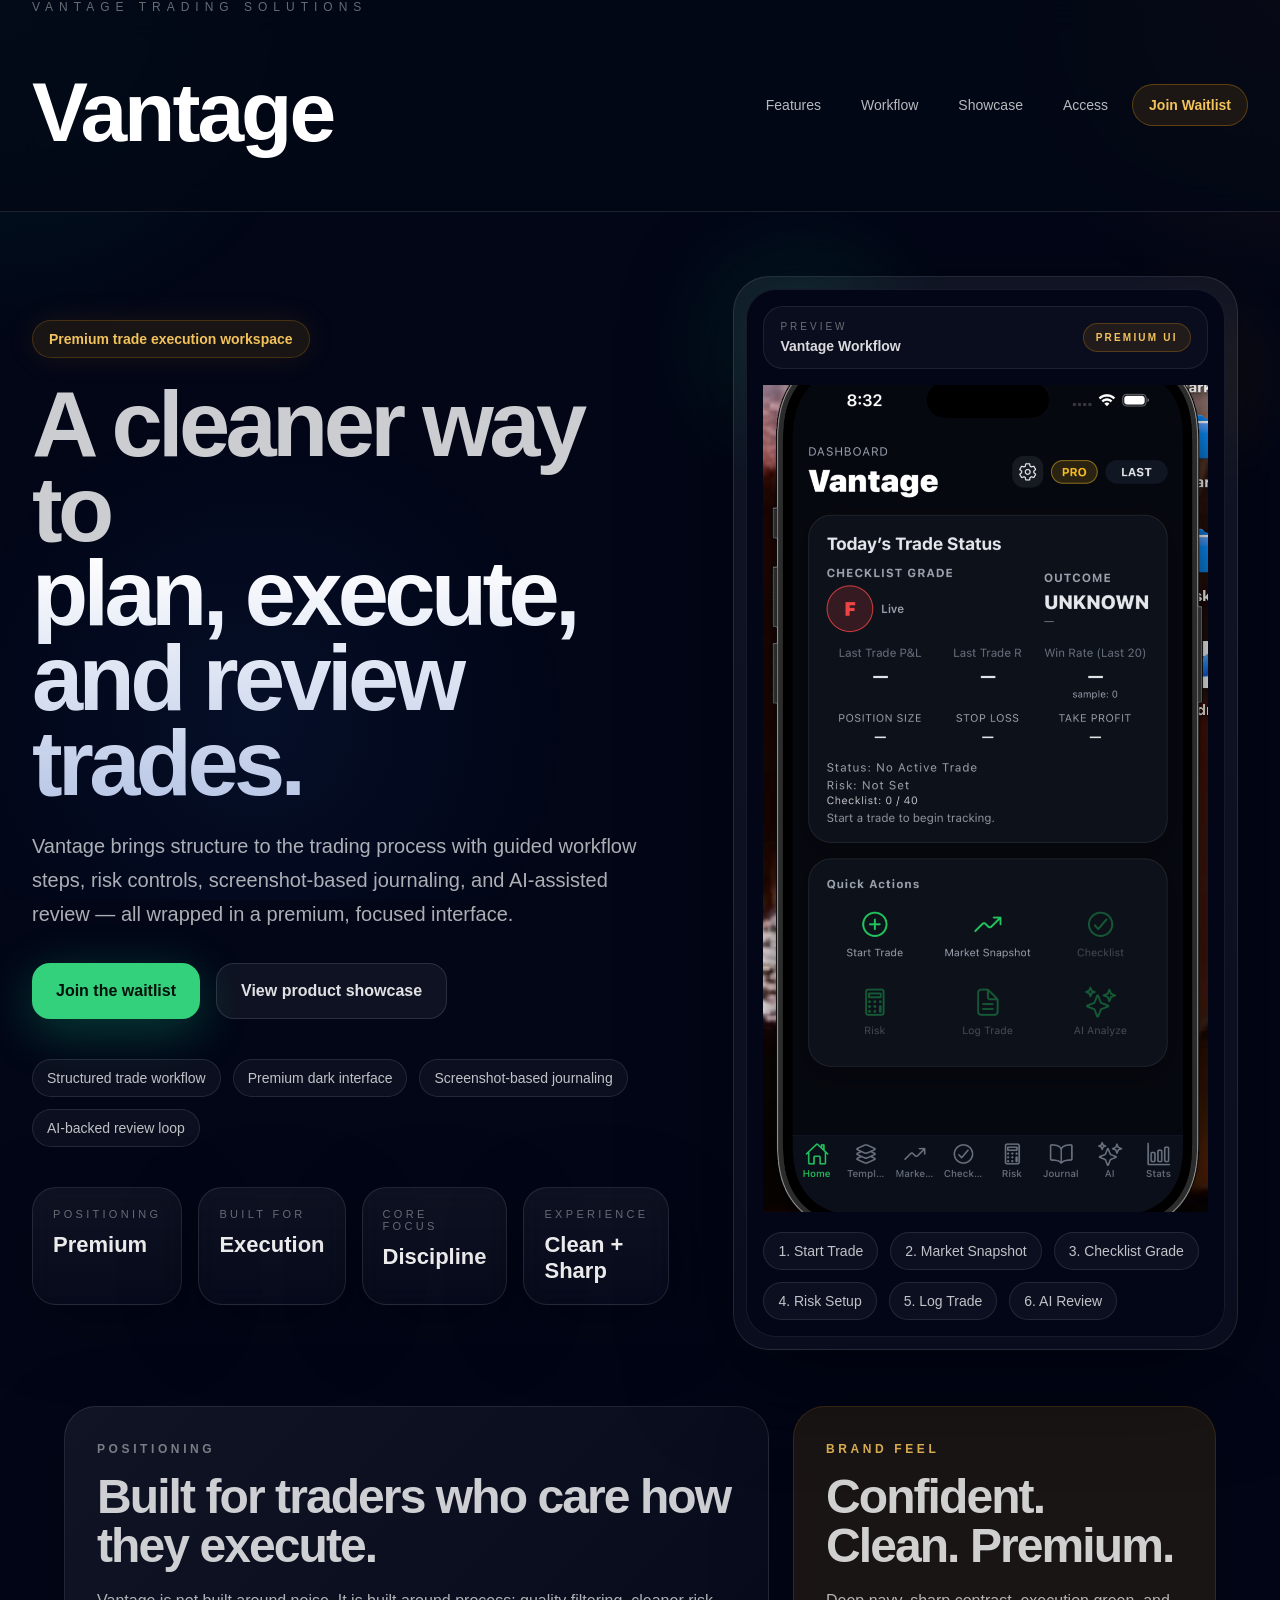
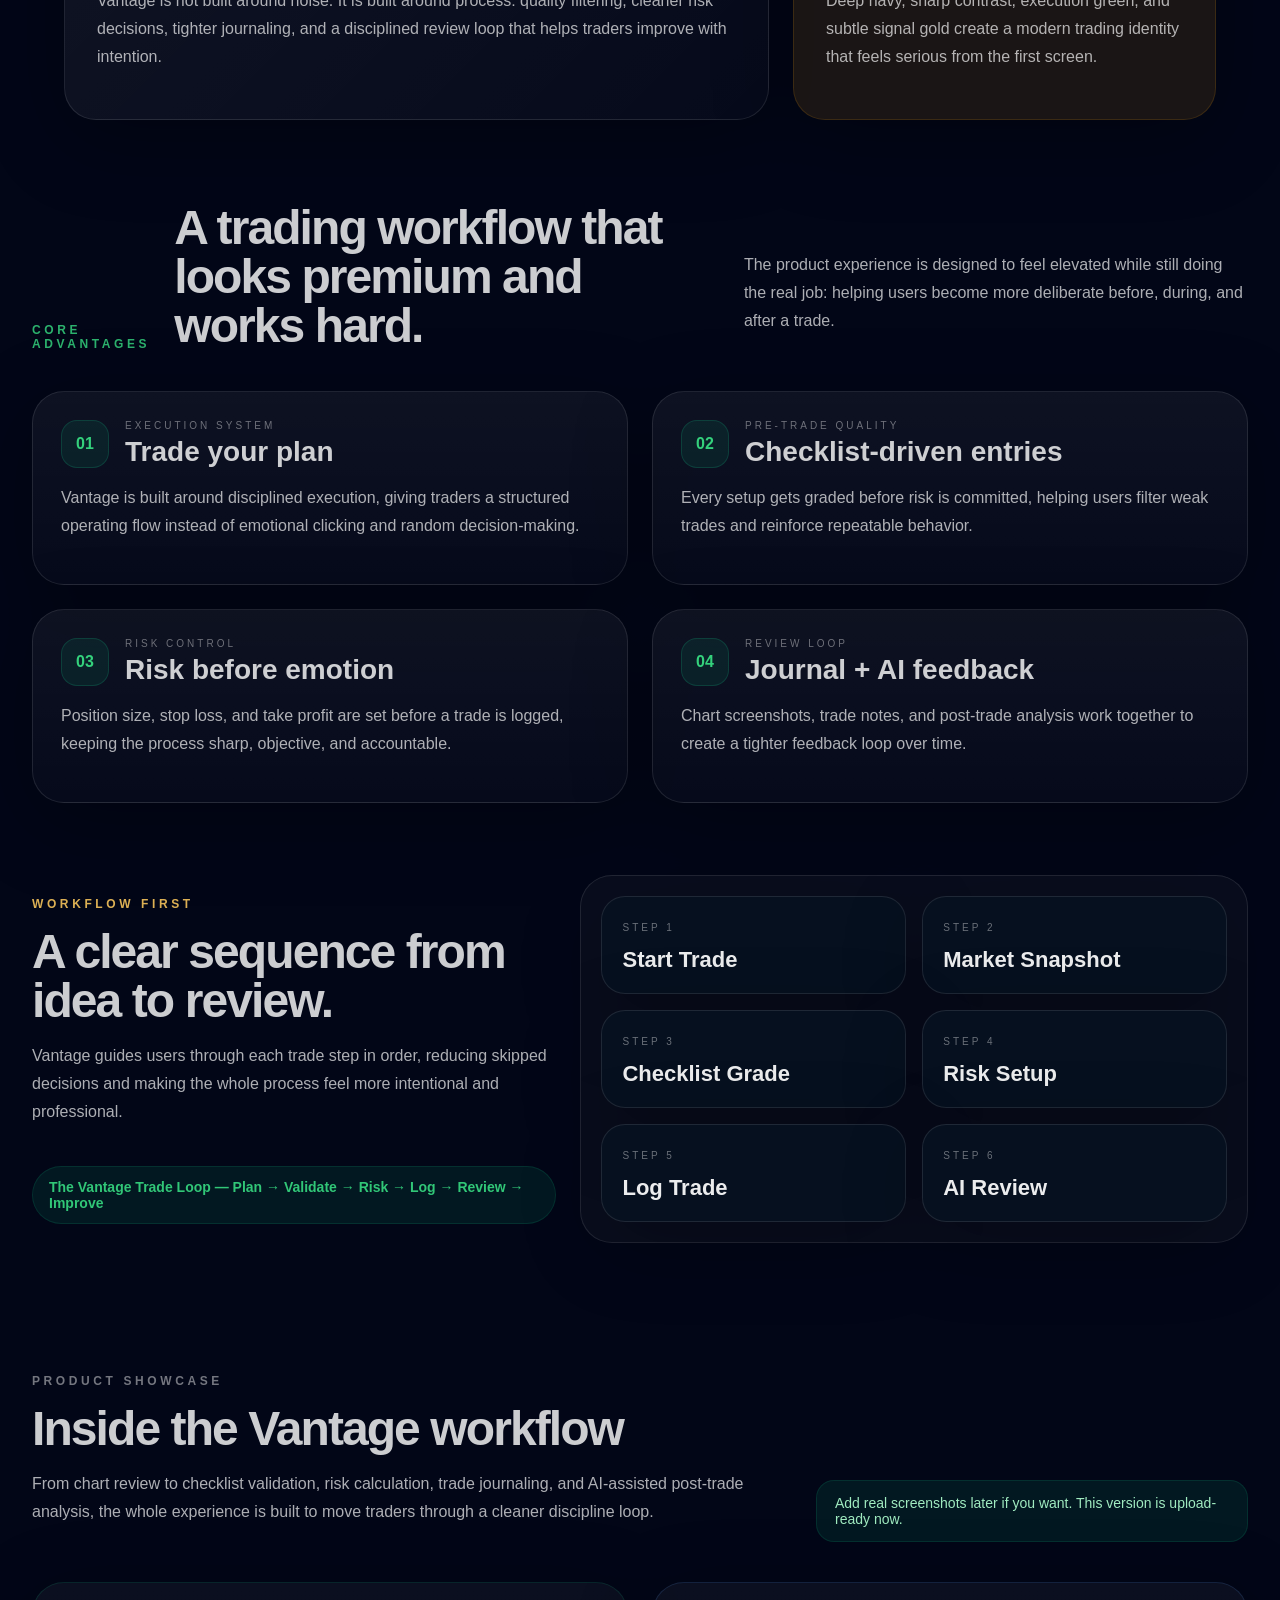
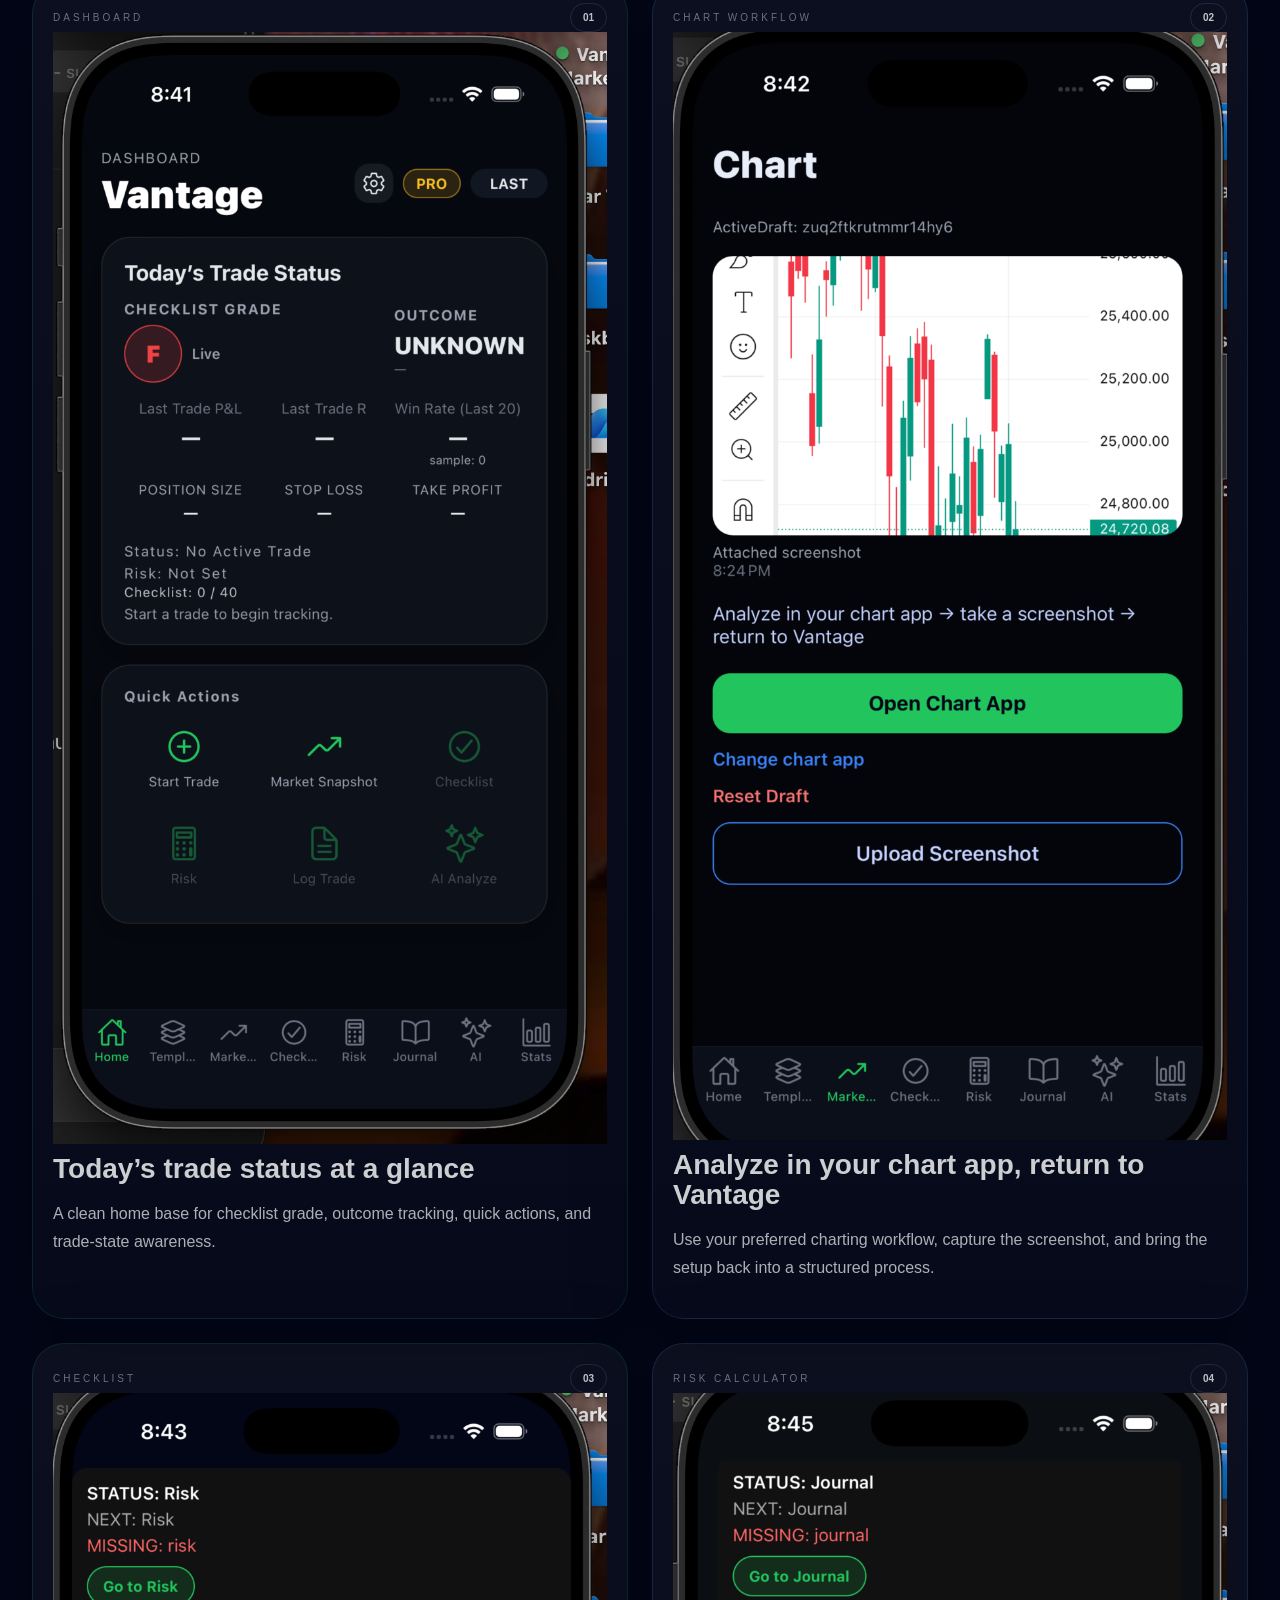
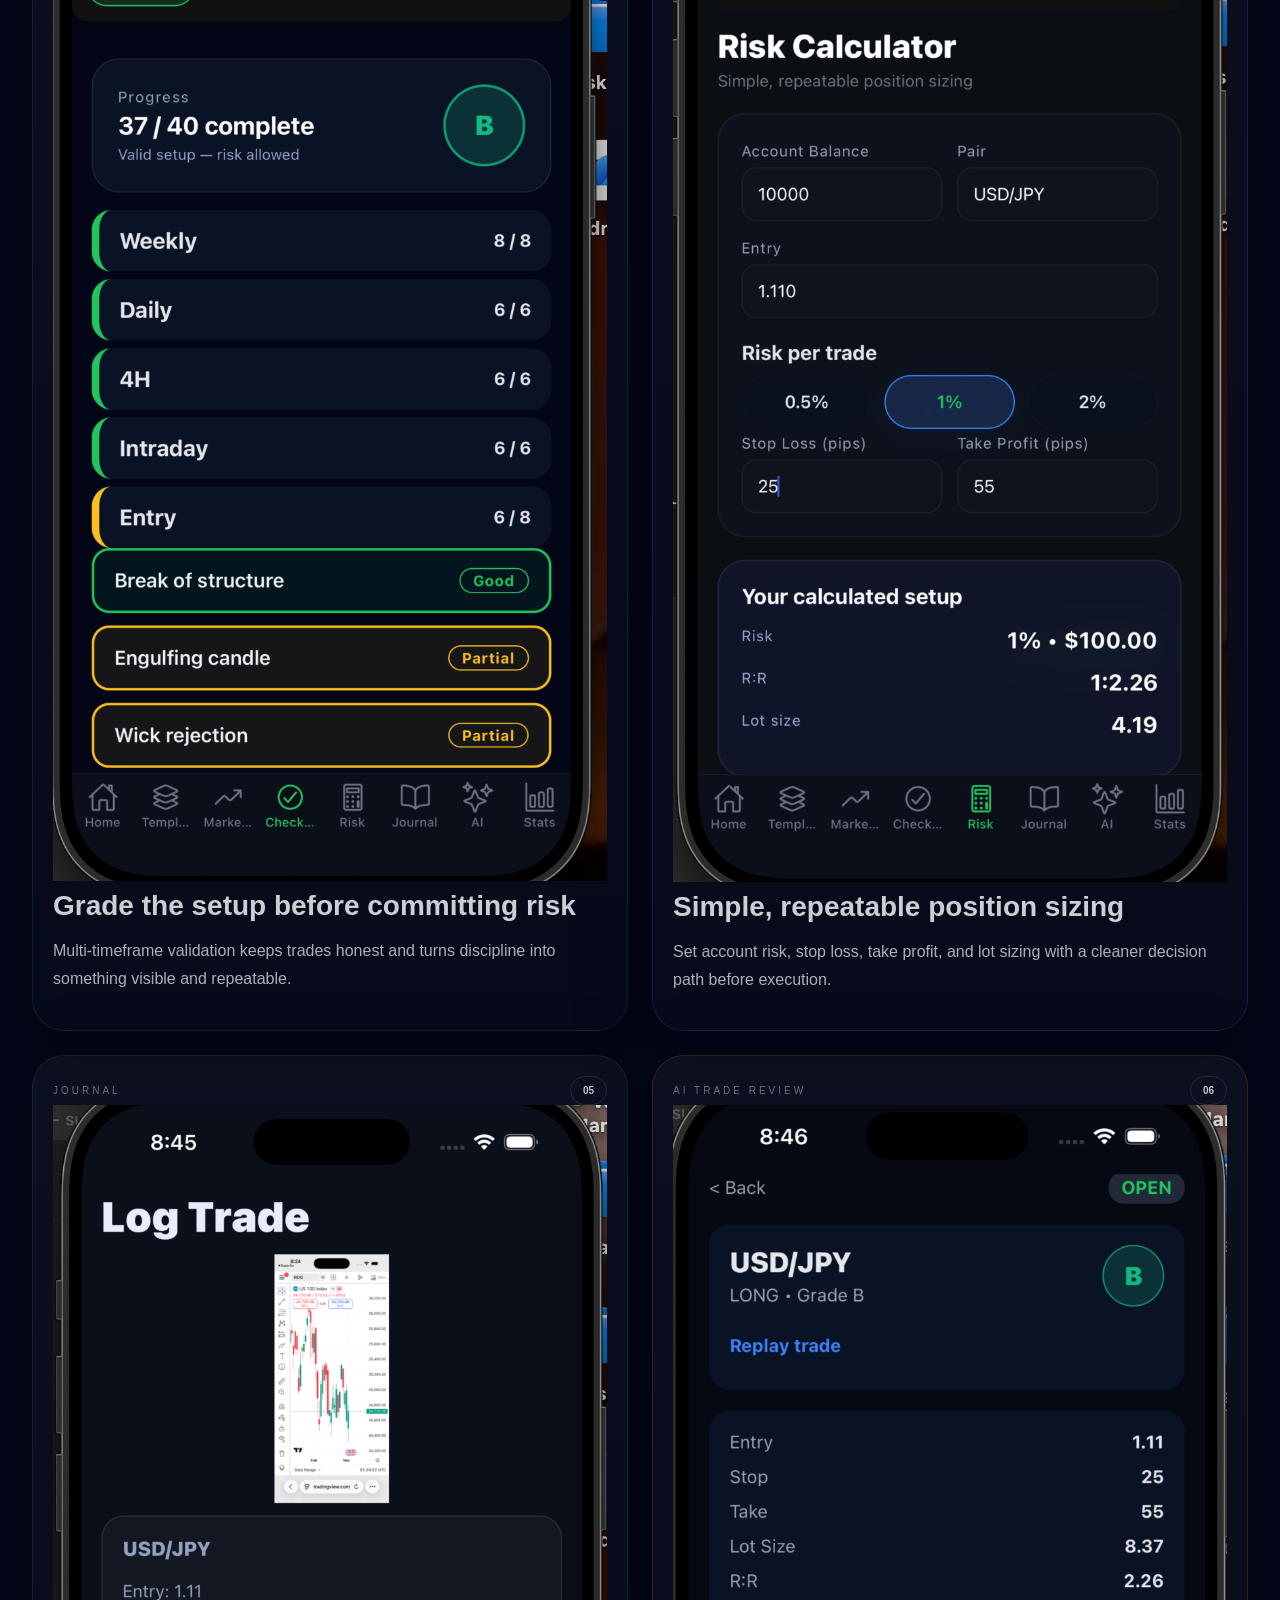
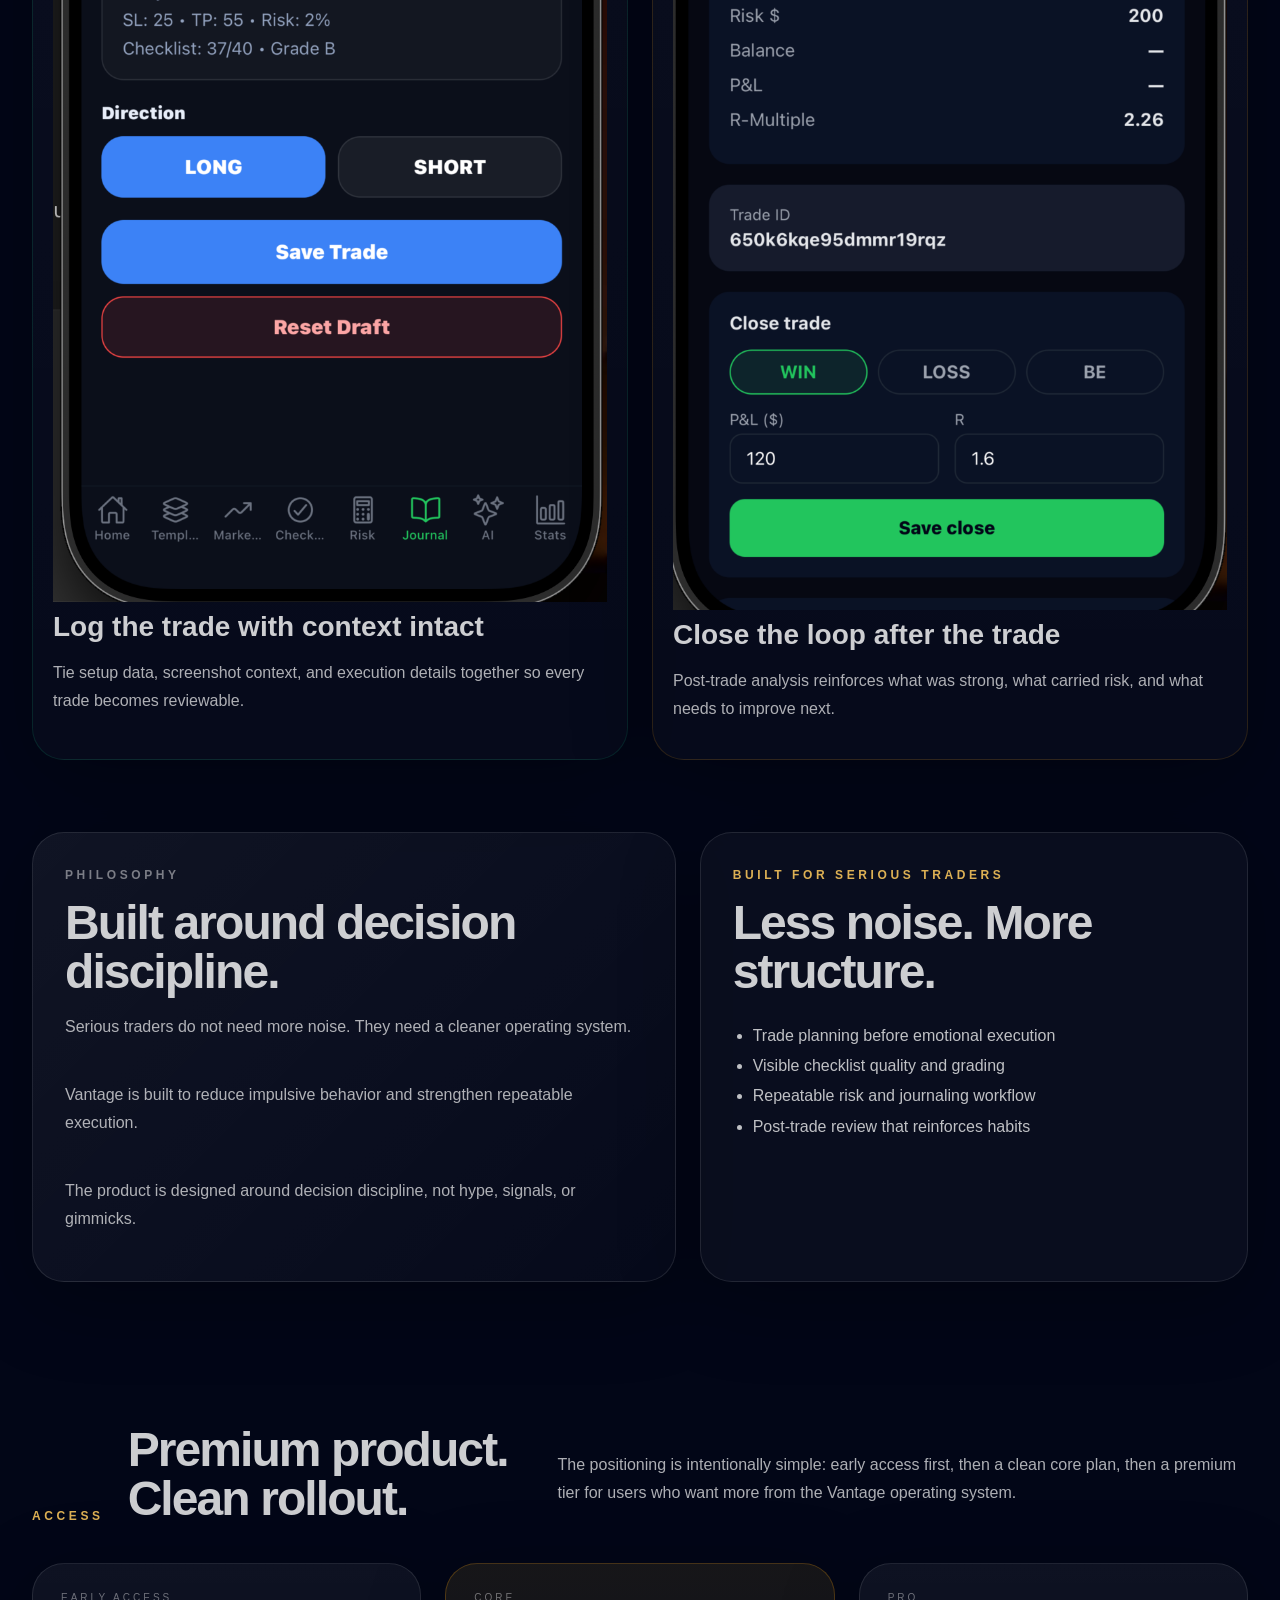
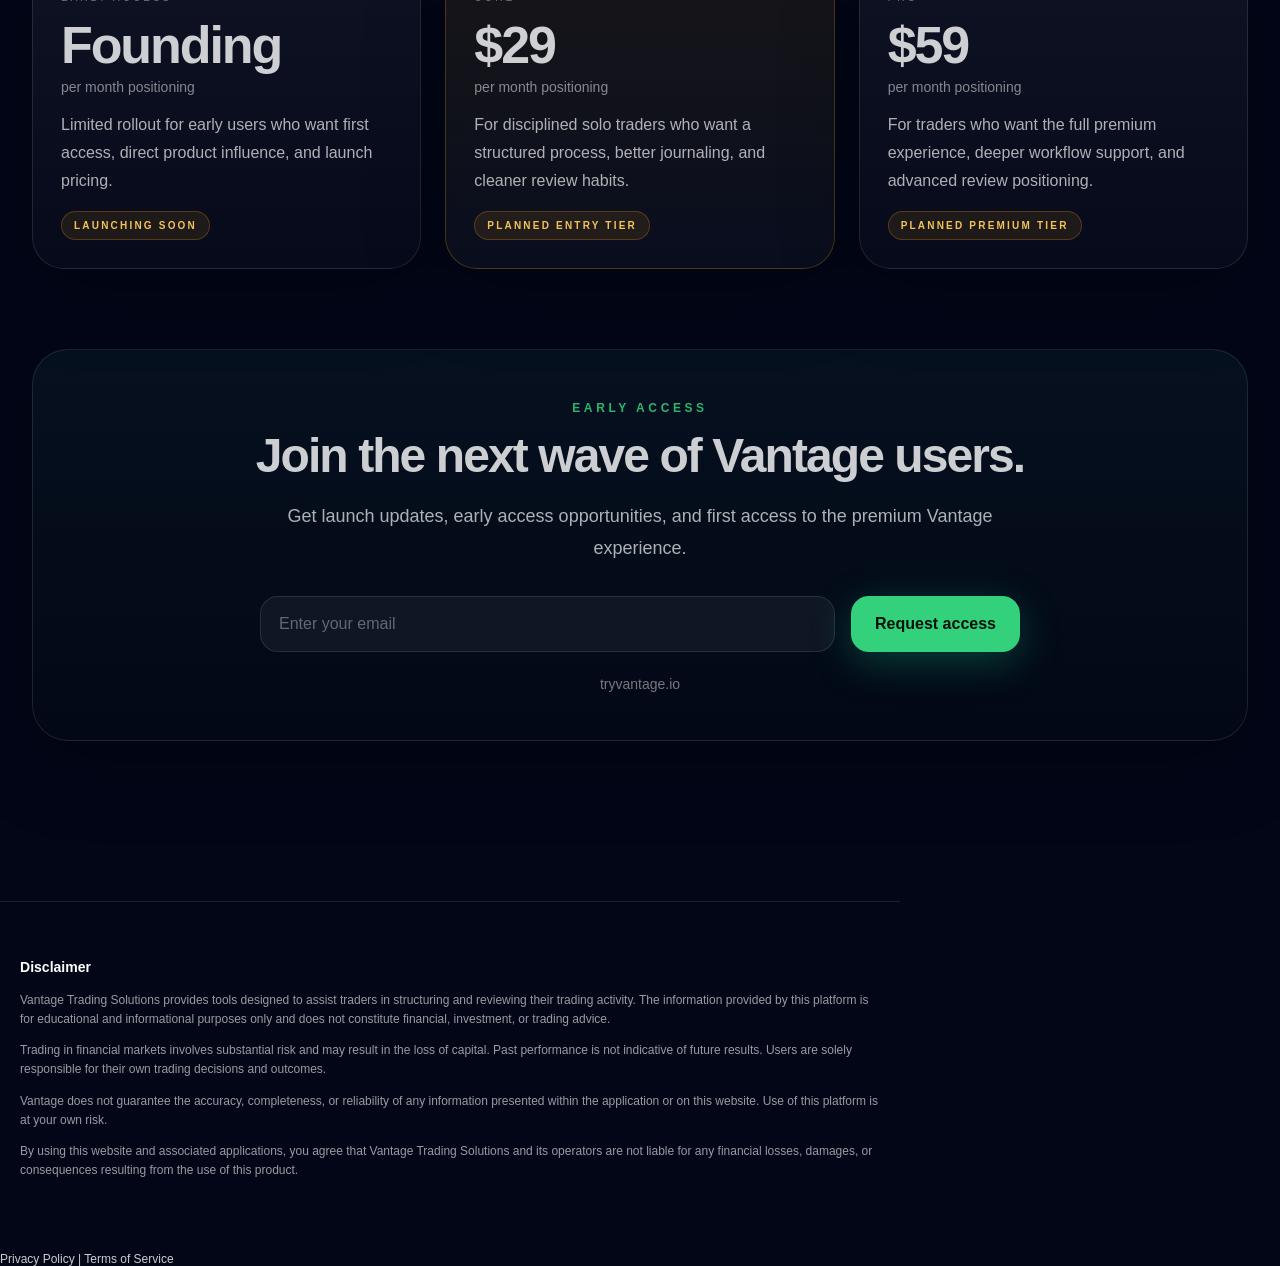
==== commit 6ad380cc: "Update index.html to use images instead of mock screens Replaced mock screen elements with images fo" ====
--- a/index.html
+++ b/index.html
@@ -87,28 +87,12 @@
             <div class="preview-header">
               <div>
                 <div class="preview-sub">Preview</div>
-                <div class="preview-title"><span style="display:inline-flex; align-items:flex-end; gap:0;">
-  <img src="images/v-logo.png" alt="V" style="width:0.95em; height:0.95em; object-fit:cover; border-radius:0.18em; margin-right:0.06em; vertical-align:bottom;">
-  <span>antage</span>
-</span> Workflow</div>
+                <div class="preview-title">Vantage Workflow</div>
               </div>
               <div class="preview-badge">Premium UI</div>
             </div>
 
-            <div class="mock-screen">
-              <div class="mock-screen-inner">
-                <div class="mock-top">
-                  <div class="mock-pill"></div>
-                  <div class="mock-badge gold">Hero Preview</div>
-                </div>
-                <div class="mock-bar"></div>
-                <div class="mock-chart"></div>
-                <div class="mock-grid">
-                  <div></div>
-                  <div></div>
-                </div>
-              </div>
-            </div>
+            <img src="images/hero-preview.png" />
 
             <div class="workflow-pills">
               <span>1. Start Trade</span>
@@ -245,20 +229,7 @@
             <span>Dashboard</span>
             <b>01</b>
           </div>
-          <div class="mock-screen">
-            <div class="mock-screen-inner">
-              <div class="mock-top">
-                <div class="mock-pill"></div>
-                <div class="mock-badge green">Dashboard</div>
-              </div>
-              <div class="mock-bar"></div>
-              <div class="mock-chart"></div>
-              <div class="mock-grid">
-                <div></div>
-                <div></div>
-              </div>
-            </div>
-          </div>
+          <img src="images/dashboard.png" alt="Vantage Dashboard" class="showcase-image" />
           <h3>Today’s trade status at a glance</h3>
           <p>A clean home base for checklist grade, outcome tracking, quick actions, and trade-state awareness.</p>
         </article>
@@ -268,20 +239,7 @@
             <span>Chart Workflow</span>
             <b>02</b>
           </div>
-          <div class="mock-screen">
-            <div class="mock-screen-inner">
-              <div class="mock-top">
-                <div class="mock-pill"></div>
-                <div class="mock-badge blue">Chart</div>
-              </div>
-              <div class="mock-bar"></div>
-              <div class="mock-chart"></div>
-              <div class="mock-grid">
-                <div></div>
-                <div></div>
-              </div>
-            </div>
-          </div>
+          <img src="images/chart-workflow.png" alt="Vantage Chart Workflow" class="showcase-image" />
           <h3>Analyze in your chart app, return to Vantage</h3>
           <p>Use your preferred charting workflow, capture the screenshot, and bring the setup back into a structured process.</p>
         </article>
@@ -291,20 +249,7 @@
             <span>Checklist</span>
             <b>03</b>
           </div>
-          <div class="mock-screen">
-            <div class="mock-screen-inner">
-              <div class="mock-top">
-                <div class="mock-pill"></div>
-                <div class="mock-badge green">Checklist</div>
-              </div>
-              <div class="mock-bar"></div>
-              <div class="mock-chart"></div>
-              <div class="mock-grid">
-                <div></div>
-                <div></div>
-              </div>
-            </div>
-          </div>
+          <img src="images/checklist.png" alt="Vantage Checklist" class="showcase-image" />
           <h3>Grade the setup before committing risk</h3>
           <p>Multi-timeframe validation keeps trades honest and turns discipline into something visible and repeatable.</p>
         </article>
@@ -314,20 +259,7 @@
             <span>Risk Calculator</span>
             <b>04</b>
           </div>
-          <div class="mock-screen">
-            <div class="mock-screen-inner">
-              <div class="mock-top">
-                <div class="mock-pill"></div>
-                <div class="mock-badge blue">Risk</div>
-              </div>
-              <div class="mock-bar"></div>
-              <div class="mock-chart"></div>
-              <div class="mock-grid">
-                <div></div>
-                <div></div>
-              </div>
-            </div>
-          </div>
+          <img src="images/risk-calculator.png" alt="Vantage Risk Calculator" class="showcase-image" />
           <h3>Simple, repeatable position sizing</h3>
           <p>Set account risk, stop loss, take profit, and lot sizing with a cleaner decision path before execution.</p>
         </article>
@@ -337,20 +269,7 @@
             <span>Journal</span>
             <b>05</b>
           </div>
-          <div class="mock-screen">
-            <div class="mock-screen-inner">
-              <div class="mock-top">
-                <div class="mock-pill"></div>
-                <div class="mock-badge green">Journal</div>
-              </div>
-              <div class="mock-bar"></div>
-              <div class="mock-chart"></div>
-              <div class="mock-grid">
-                <div></div>
-                <div></div>
-              </div>
-            </div>
-          </div>
+          <img src="images/journal.png" alt="Vantage Journal" class="showcase-image" />
           <h3>Log the trade with context intact</h3>
           <p>Tie setup data, screenshot context, and execution details together so every trade becomes reviewable.</p>
         </article>
@@ -360,20 +279,7 @@
             <span>AI Trade Review</span>
             <b>06</b>
           </div>
-          <div class="mock-screen">
-            <div class="mock-screen-inner">
-              <div class="mock-top">
-                <div class="mock-pill"></div>
-                <div class="mock-badge gold">AI</div>
-              </div>
-              <div class="mock-bar"></div>
-              <div class="mock-chart"></div>
-              <div class="mock-grid">
-                <div></div>
-                <div></div>
-              </div>
-            </div>
-          </div>
+          <img src="images/ai-review.png" alt="Vantage AI Trade Review" class="showcase-image" />
           <h3>Close the loop after the trade</h3>
           <p>Post-trade analysis reinforces what was strong, what carried risk, and what needs to improve next.</p>
         </article>
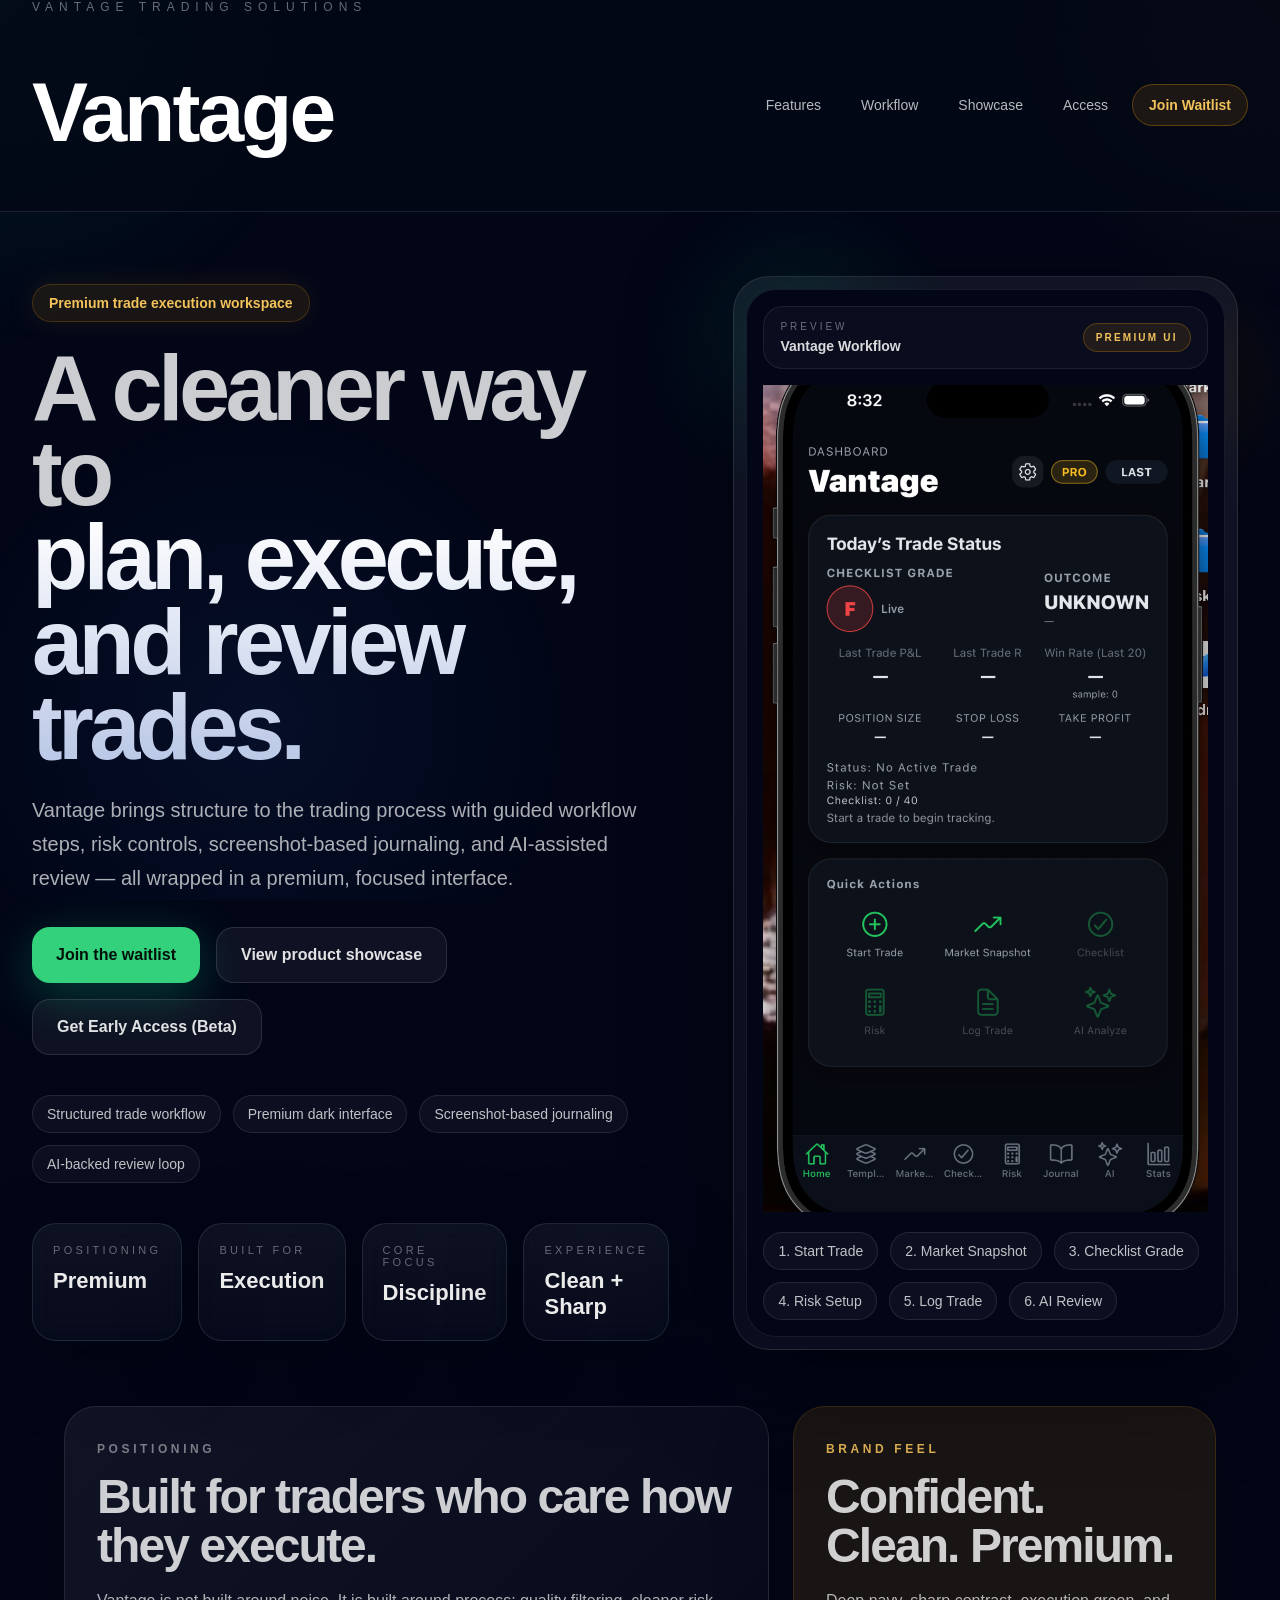
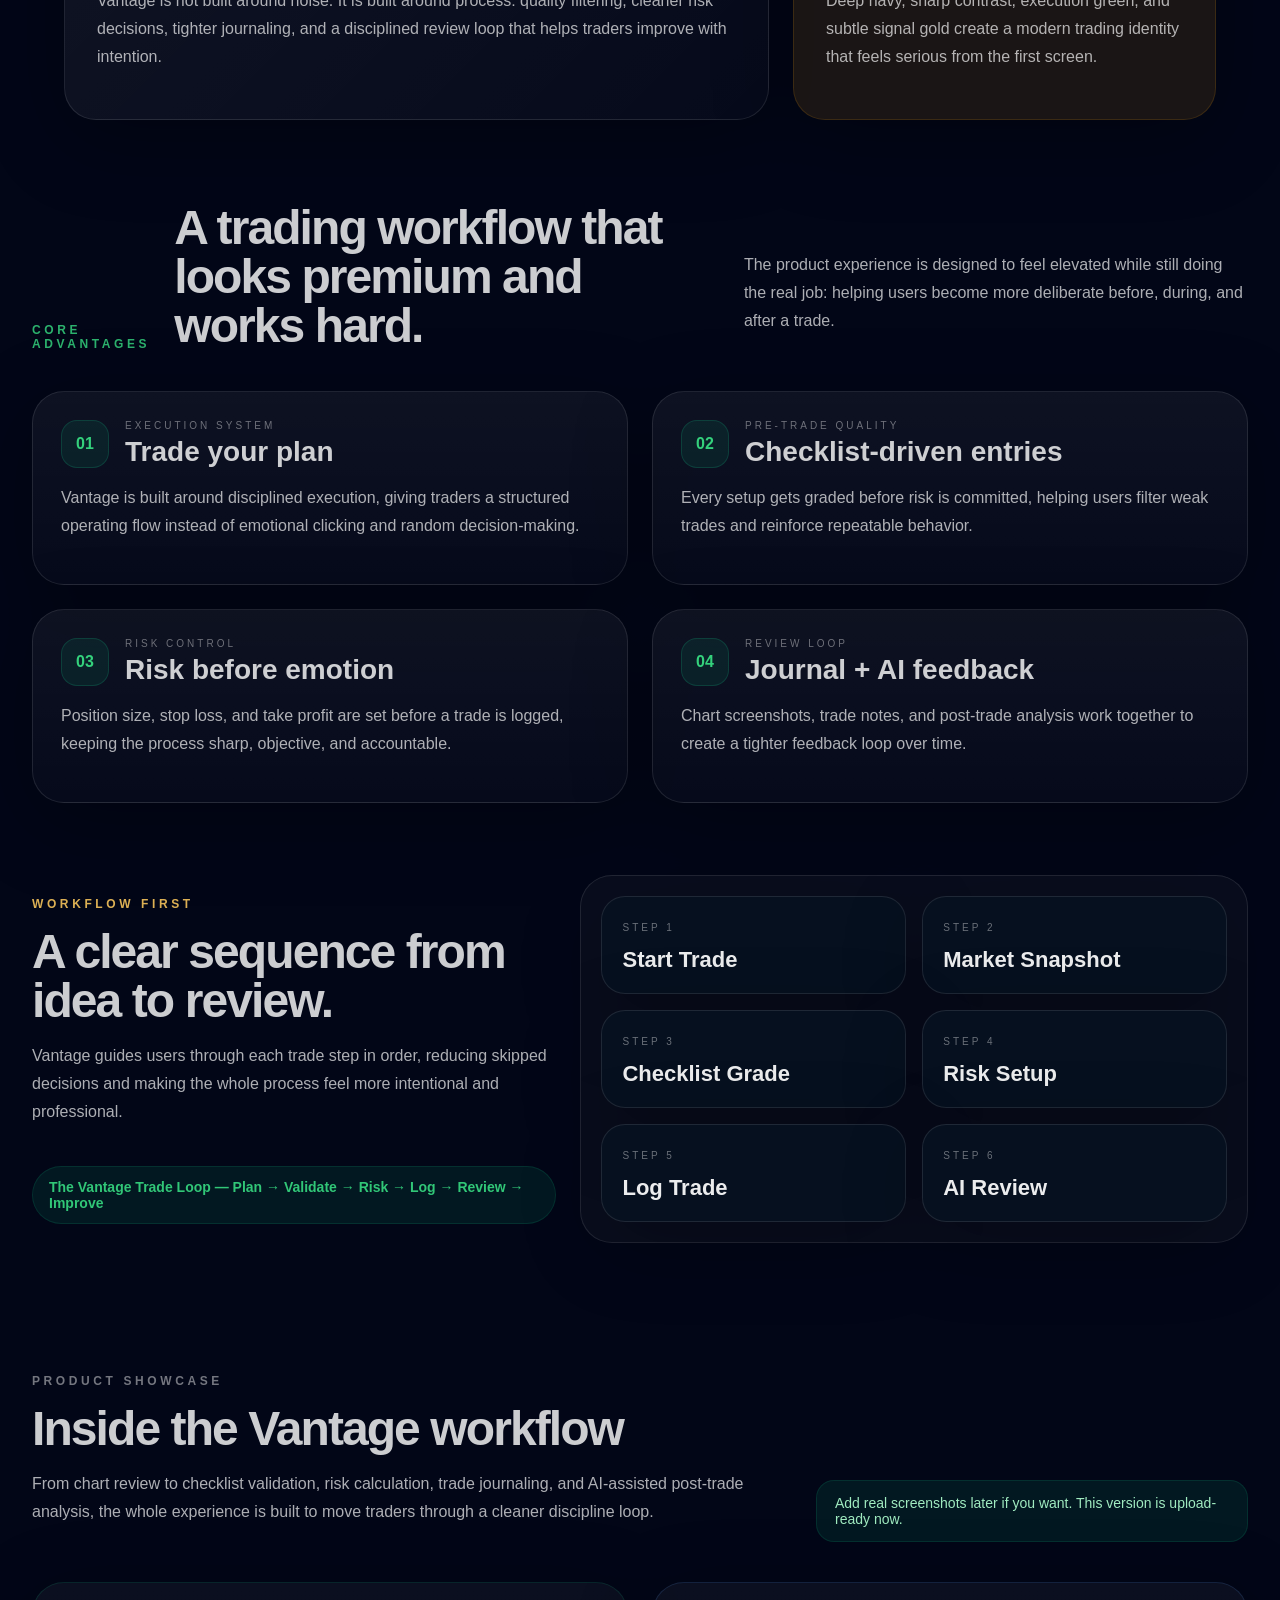
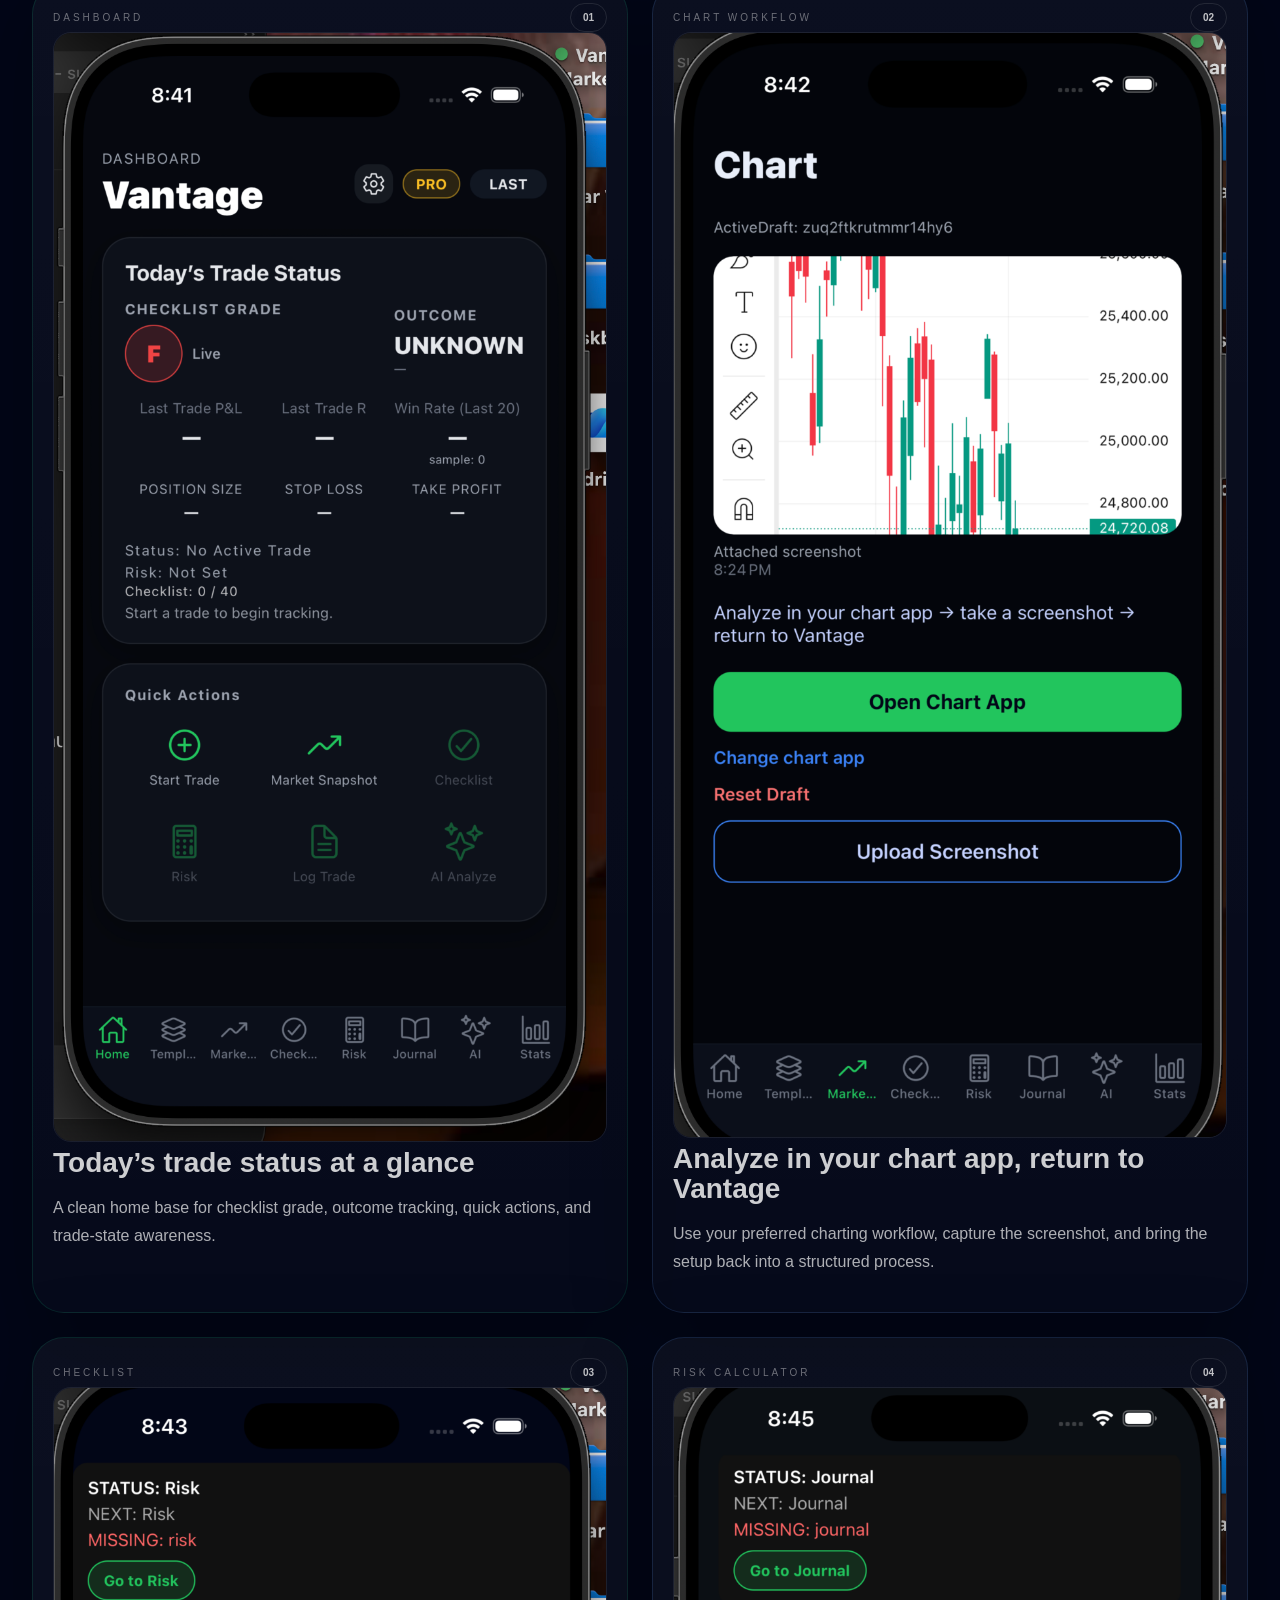
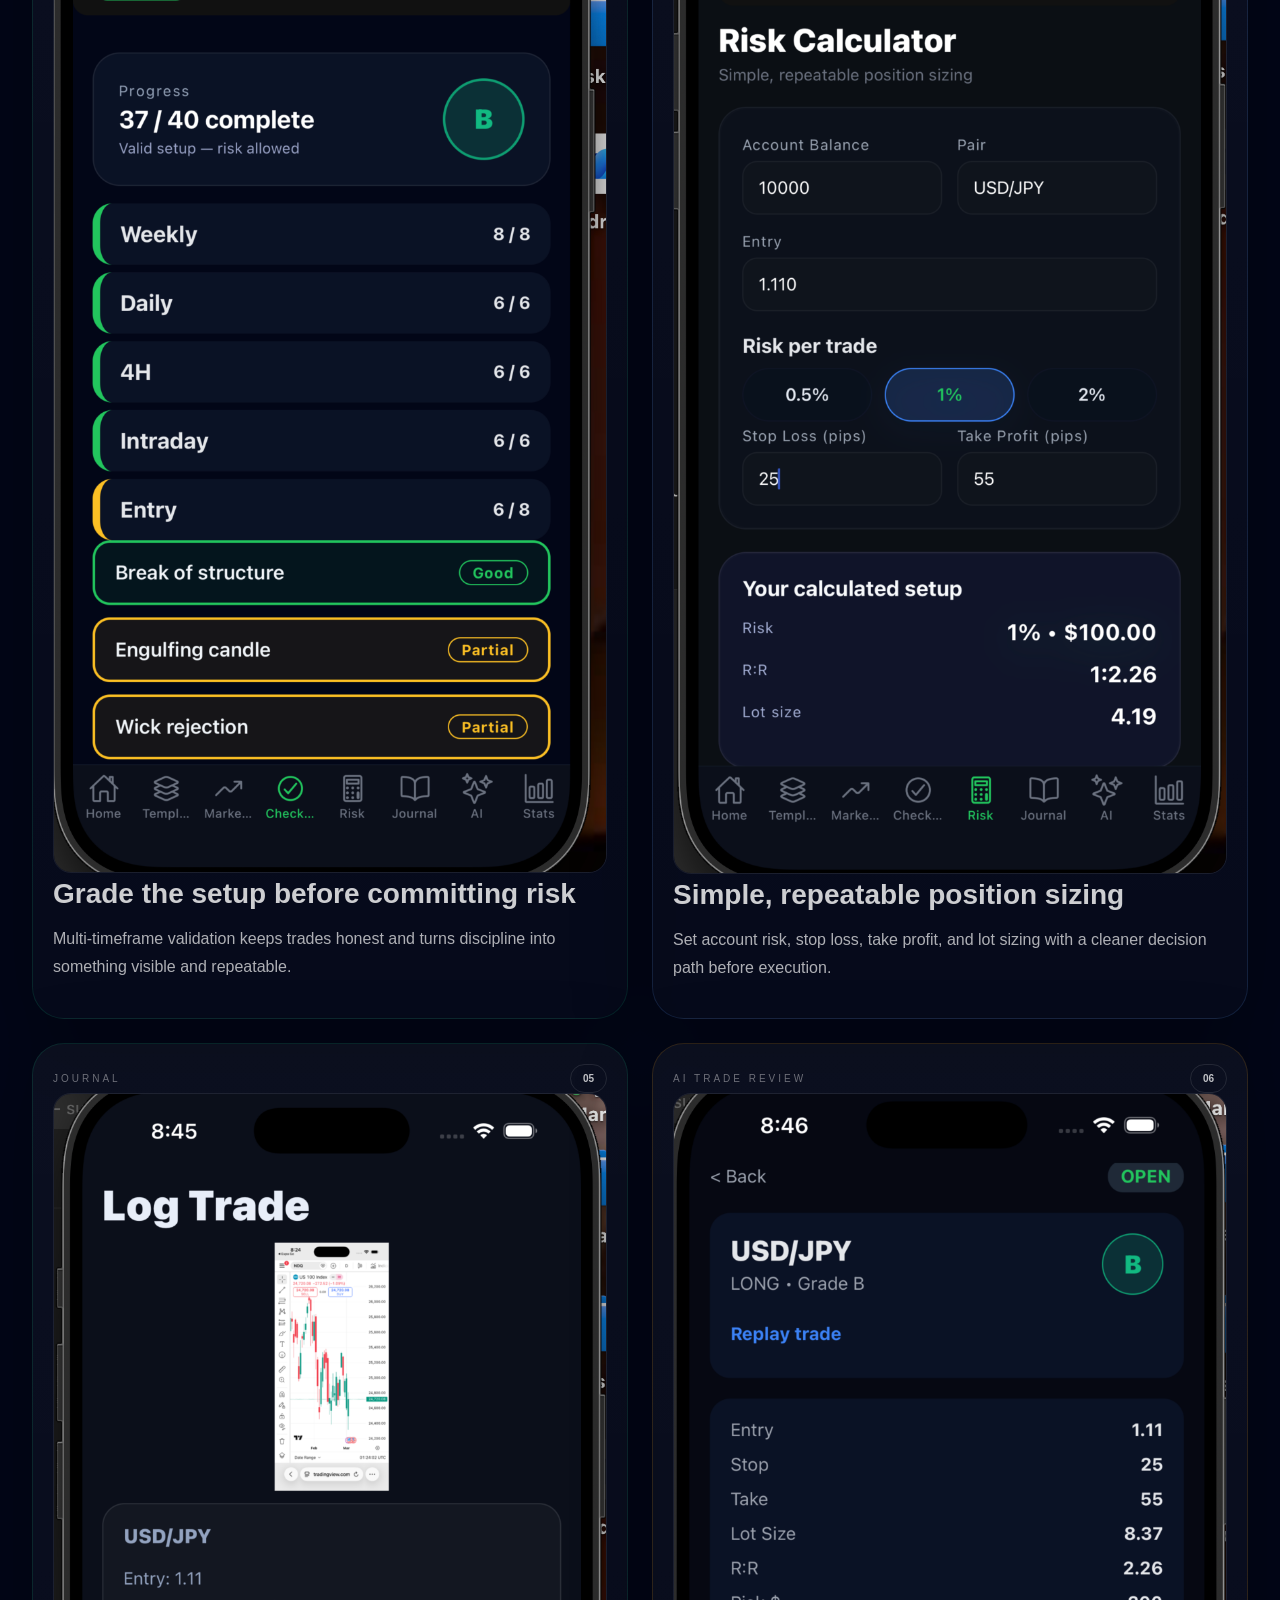
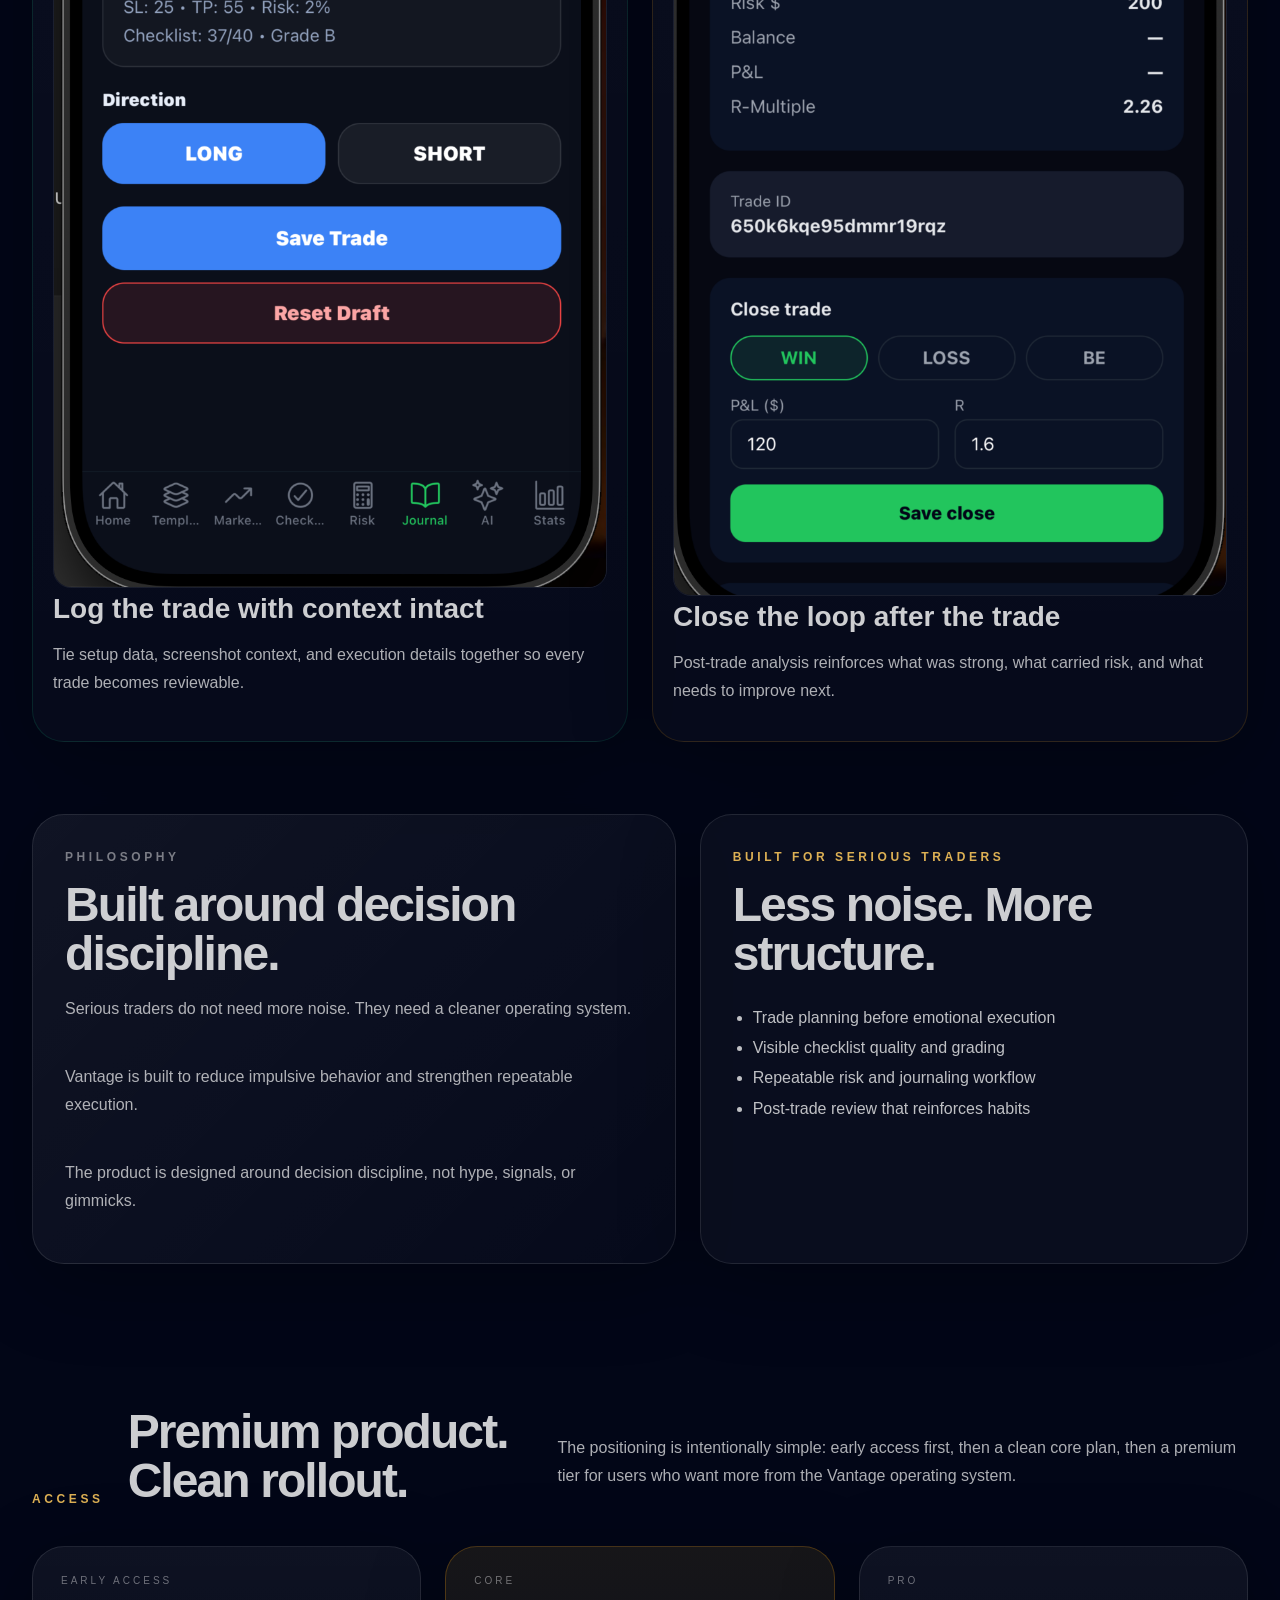
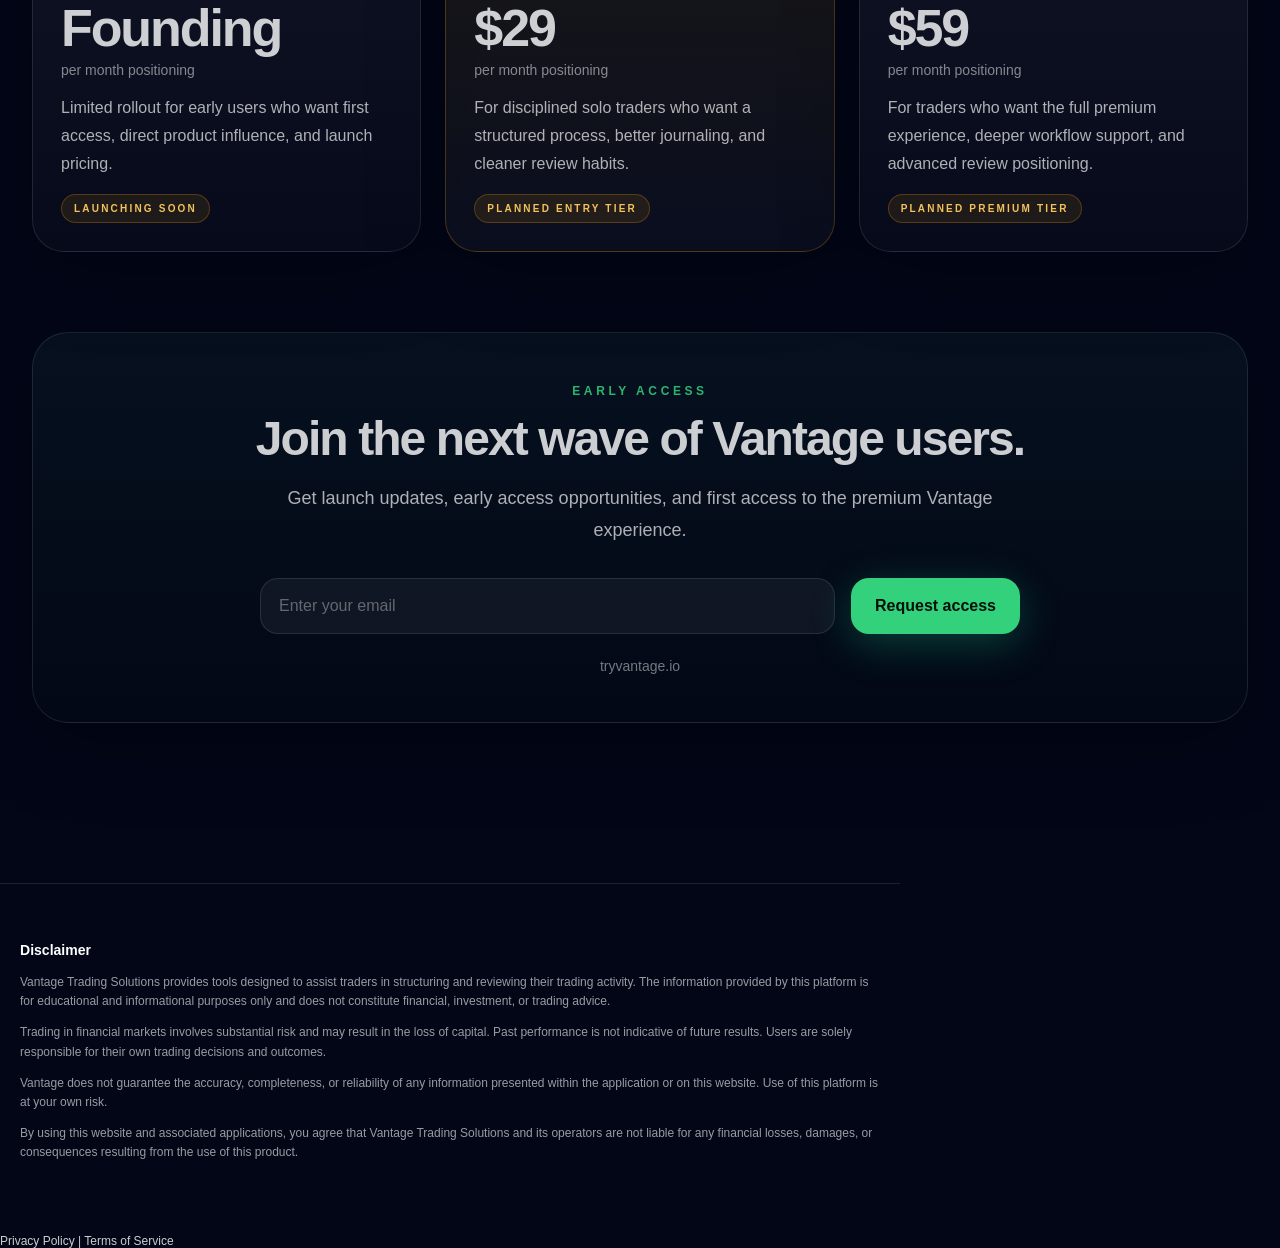
==== commit df9e3e47: "Add early access link to hero actions" ====
--- a/index.html
+++ b/index.html
@@ -50,6 +50,9 @@
         <div class="hero-actions">
           <a class="btn btn-primary" href="#waitlist">Join the waitlist</a>
           <a class="btn btn-secondary" href="#showcase">View product showcase</a>
+          <a href="https://testflight.apple.com/join/AtXNkdRz" target="_blank" rel="noopener noreferrer" class="btn btn-secondary">
+            Get Early Access (Beta)
+          </a>
         </div>
 
         <div class="hero-tags">
--- a/style.css
+++ b/style.css
@@ -852,6 +852,13 @@
   height: auto;
 }
 
+.showcase-image {
+  width: 100%;
+  display: block;
+  border-radius: 18px;
+  border: 1px solid rgba(255,255,255,0.08);
+}
+
 * {
   box-sizing: border-box;
 }
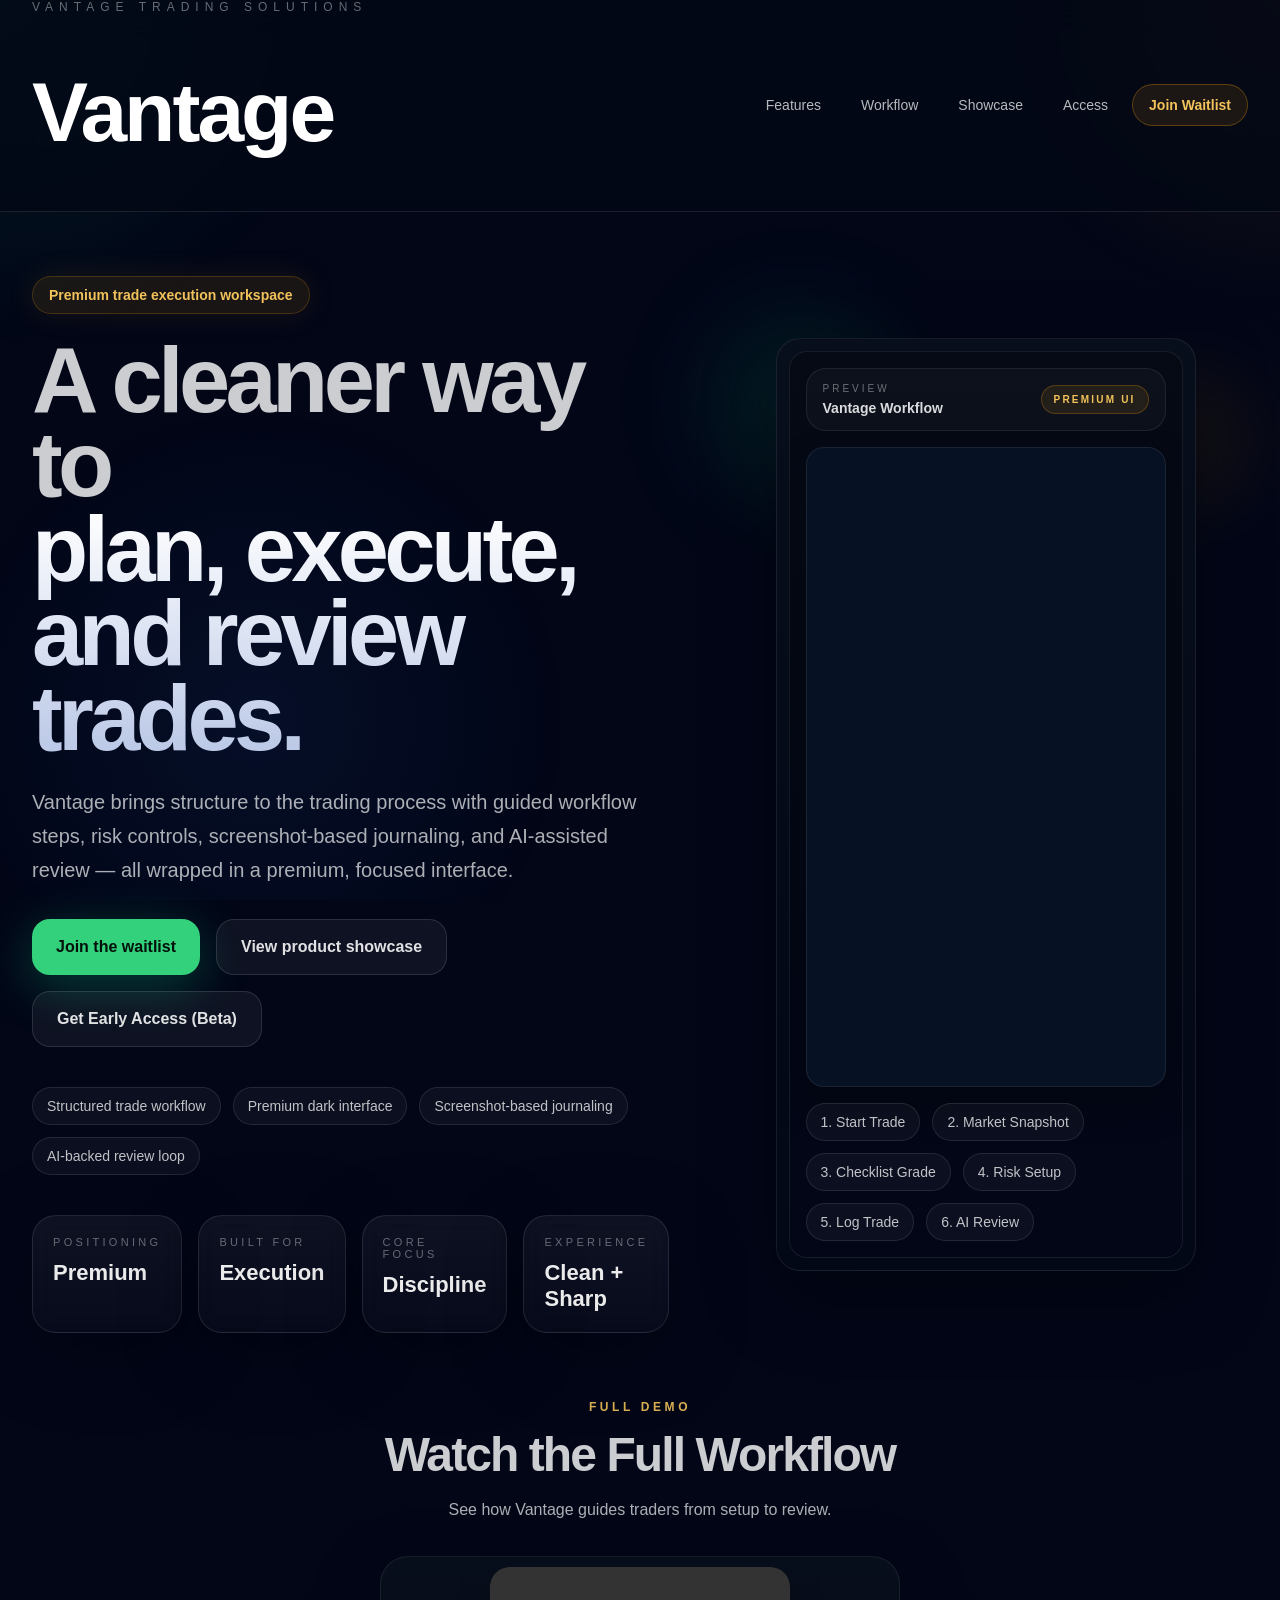
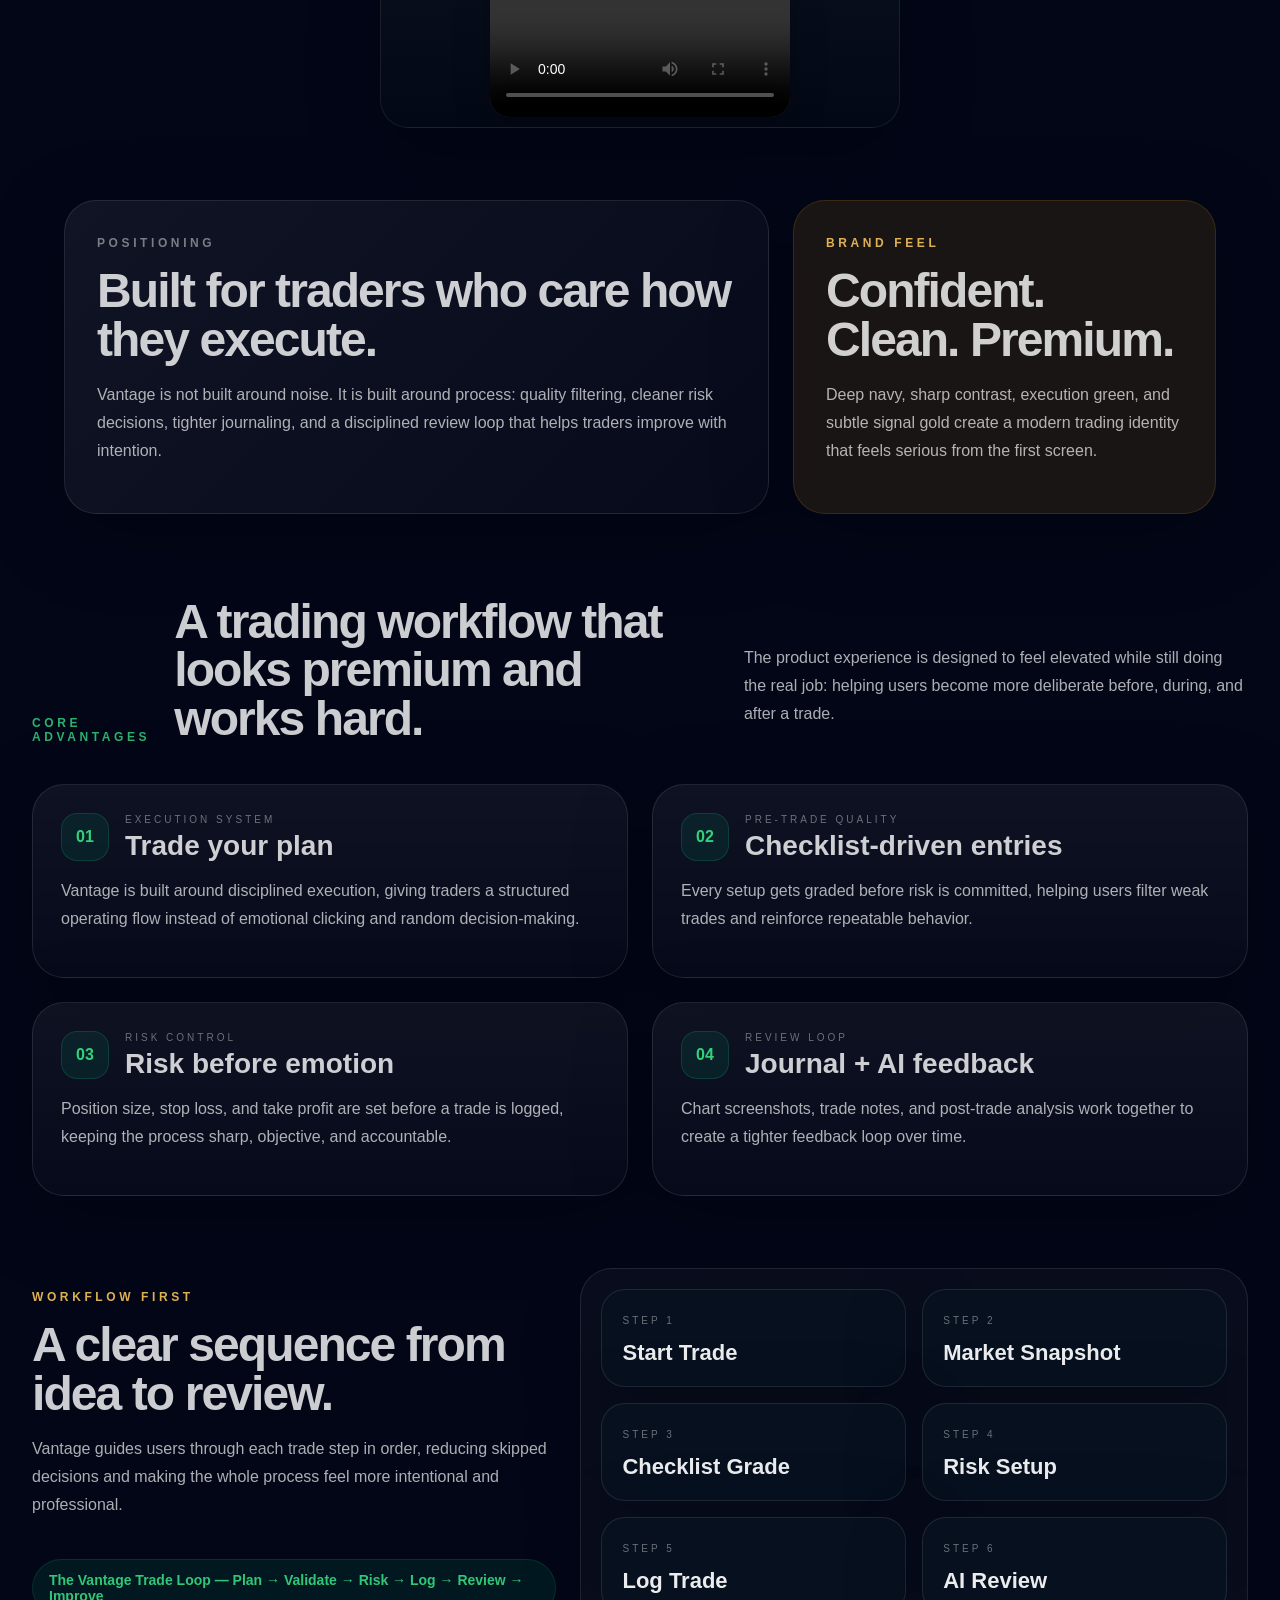
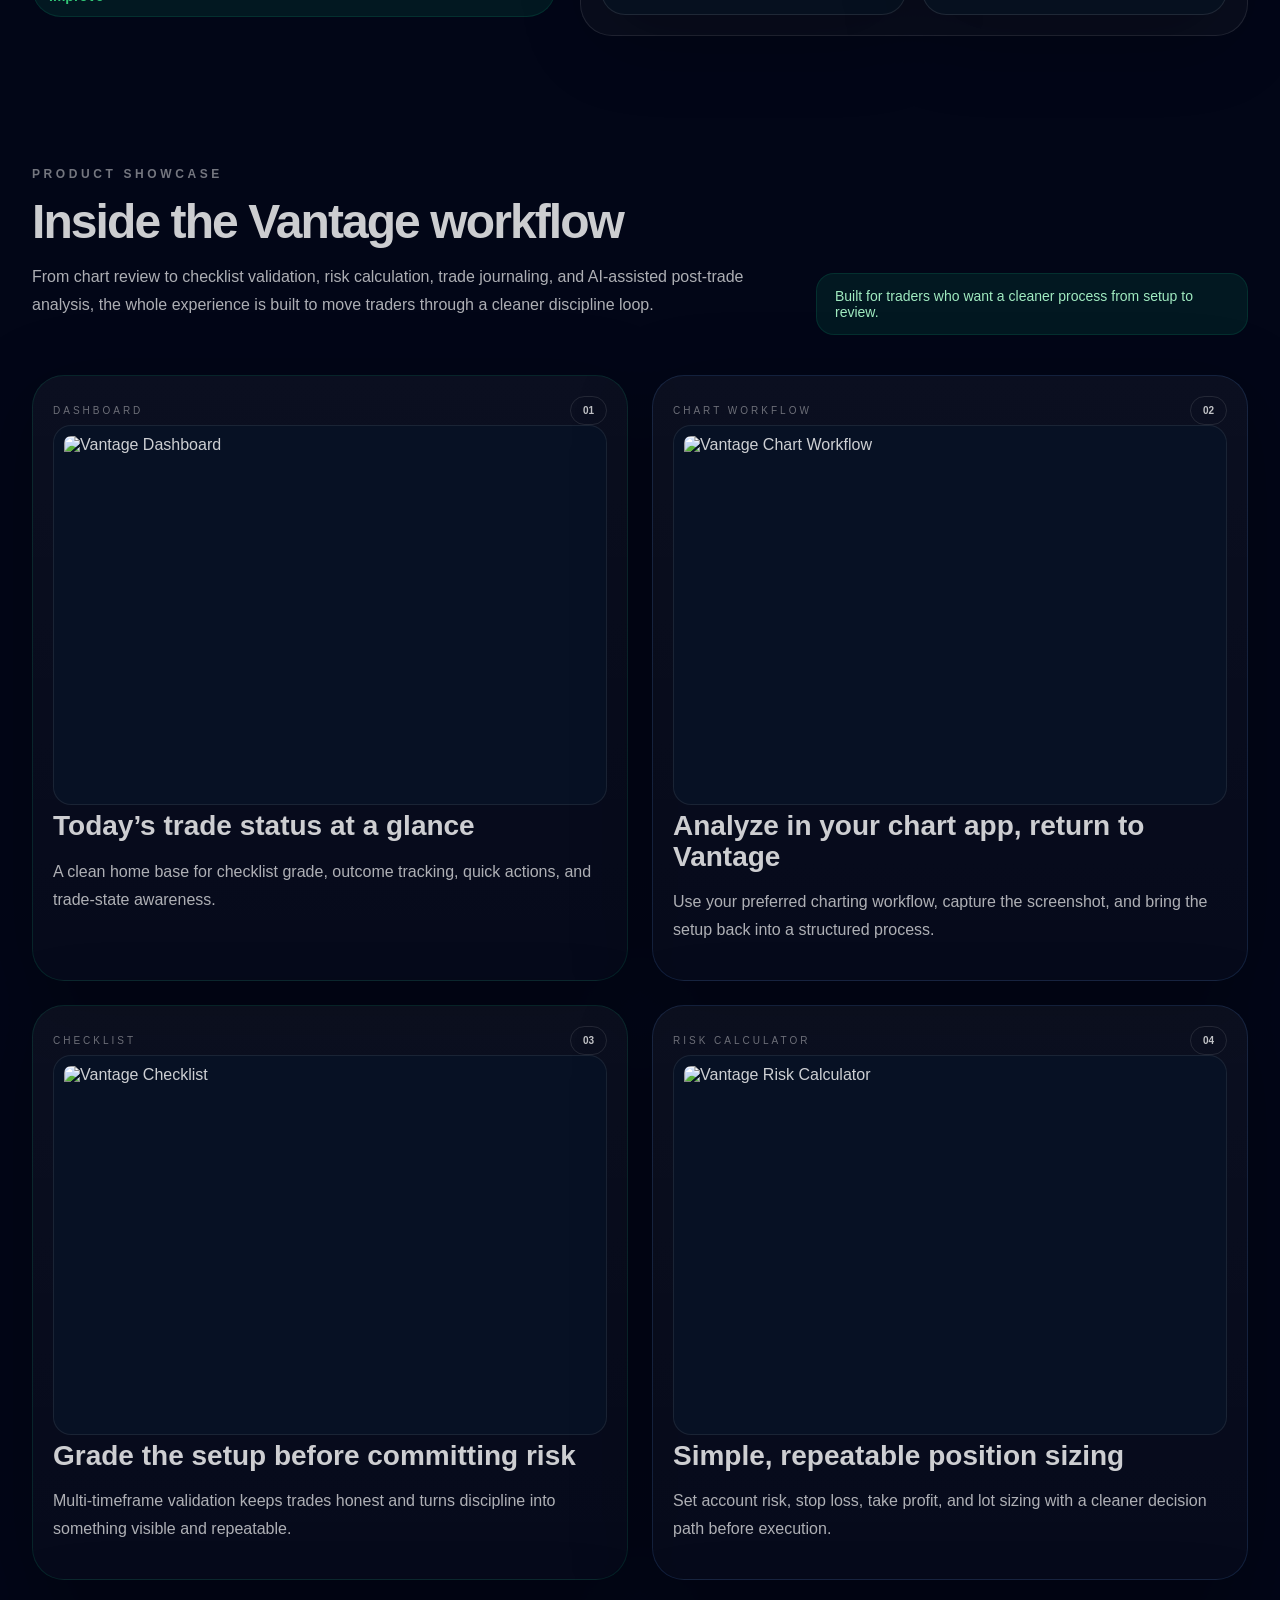
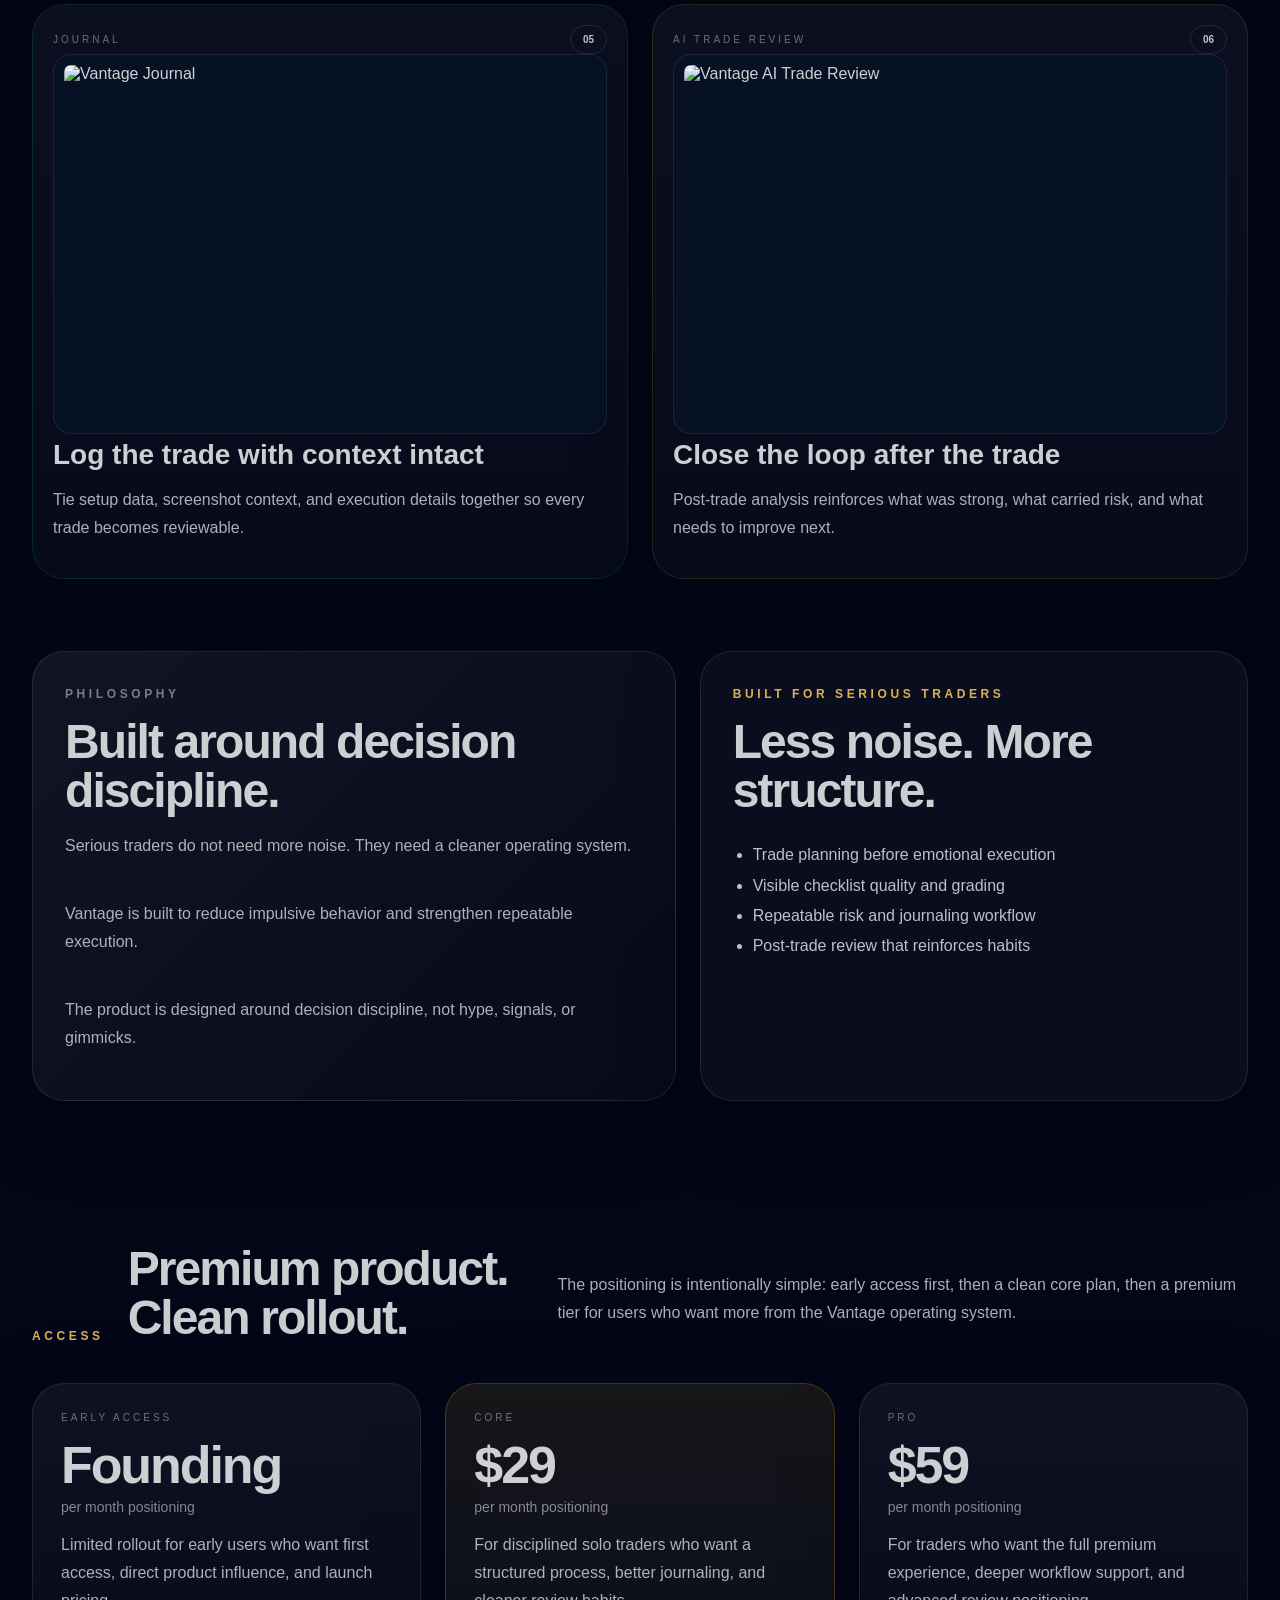
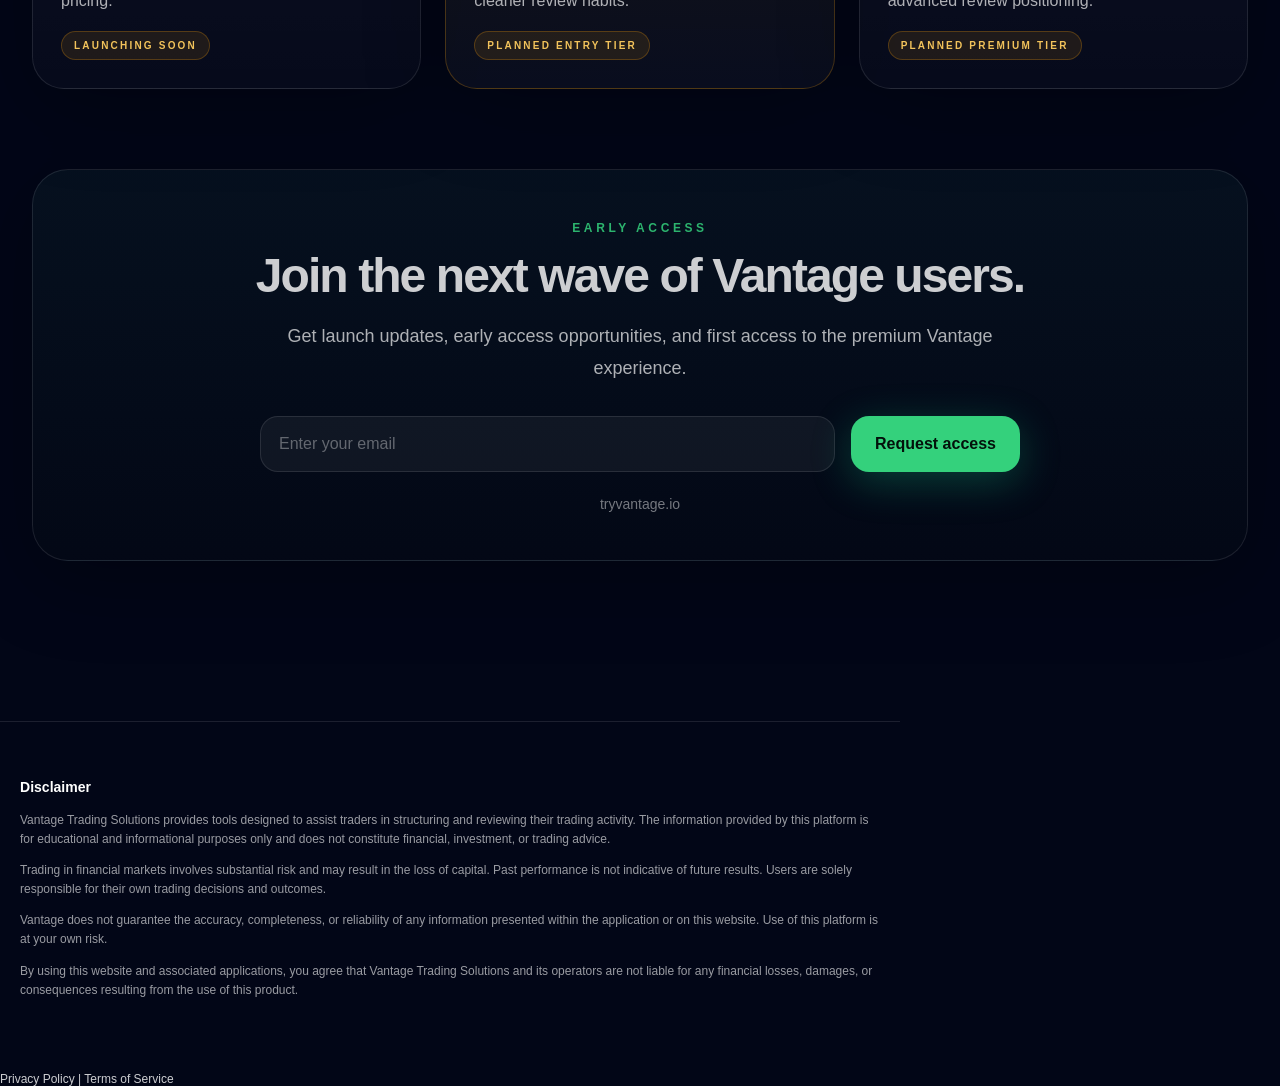
==== commit 19cc43fe: "Update landing page media and demo" ====
--- a/index.html
+++ b/index.html
@@ -95,7 +95,16 @@
               <div class="preview-badge">Premium UI</div>
             </div>
 
-            <img src="images/hero-preview.png" />
+            <video
+              class="hero-video"
+              autoplay
+              muted
+              loop
+              playsinline
+              preload="auto"
+            >
+              <source src="vantage-hero.mov" type="video/quicktime" />
+            </video>
 
             <div class="workflow-pills">
               <span>1. Start Trade</span>
@@ -107,6 +116,22 @@
             </div>
           </div>
         </div>
+      </div>
+    </section>
+
+    <section class="container section full-demo-section">
+      <div class="section-head">
+        <div>
+          <div class="section-kicker gold">Full demo</div>
+          <h2>Watch the Full Workflow</h2>
+          <p>See how Vantage guides traders from setup to review.</p>
+        </div>
+      </div>
+
+      <div class="full-demo-frame">
+        <video class="full-demo-video" controls preload="metadata" playsinline>
+          <source src="vantage-full-demo.MP4" type="video/mp4" />
+        </video>
       </div>
     </section>
 
@@ -222,7 +247,7 @@
           </p>
         </div>
         <div class="showcase-note">
-          Add real screenshots later if you want. This version is upload-ready now.
+          Built for traders who want a cleaner process from setup to review.
         </div>
       </div>
 
@@ -232,7 +257,7 @@
             <span>Dashboard</span>
             <b>01</b>
           </div>
-          <img src="images/dashboard.png" alt="Vantage Dashboard" class="showcase-image" />
+          <img src="images/dashboard-shot.jpg" alt="Vantage Dashboard" class="showcase-image" />
           <h3>Today’s trade status at a glance</h3>
           <p>A clean home base for checklist grade, outcome tracking, quick actions, and trade-state awareness.</p>
         </article>
@@ -242,7 +267,7 @@
             <span>Chart Workflow</span>
             <b>02</b>
           </div>
-          <img src="images/chart-workflow.png" alt="Vantage Chart Workflow" class="showcase-image" />
+          <img src="images/chart-shot.jpg" alt="Vantage Chart Workflow" class="showcase-image" />
           <h3>Analyze in your chart app, return to Vantage</h3>
           <p>Use your preferred charting workflow, capture the screenshot, and bring the setup back into a structured process.</p>
         </article>
@@ -252,7 +277,7 @@
             <span>Checklist</span>
             <b>03</b>
           </div>
-          <img src="images/checklist.png" alt="Vantage Checklist" class="showcase-image" />
+          <img src="images/checklist-shot.jpg" alt="Vantage Checklist" class="showcase-image" />
           <h3>Grade the setup before committing risk</h3>
           <p>Multi-timeframe validation keeps trades honest and turns discipline into something visible and repeatable.</p>
         </article>
@@ -262,7 +287,7 @@
             <span>Risk Calculator</span>
             <b>04</b>
           </div>
-          <img src="images/risk-calculator.png" alt="Vantage Risk Calculator" class="showcase-image" />
+          <img src="images/risk-shot.jpg" alt="Vantage Risk Calculator" class="showcase-image" />
           <h3>Simple, repeatable position sizing</h3>
           <p>Set account risk, stop loss, take profit, and lot sizing with a cleaner decision path before execution.</p>
         </article>
@@ -272,7 +297,7 @@
             <span>Journal</span>
             <b>05</b>
           </div>
-          <img src="images/journal.png" alt="Vantage Journal" class="showcase-image" />
+          <img src="images/journal-shot.jpg" alt="Vantage Journal" class="showcase-image" />
           <h3>Log the trade with context intact</h3>
           <p>Tie setup data, screenshot context, and execution details together so every trade becomes reviewable.</p>
         </article>
@@ -282,10 +307,11 @@
             <span>AI Trade Review</span>
             <b>06</b>
           </div>
-          <img src="images/ai-review.png" alt="Vantage AI Trade Review" class="showcase-image" />
+          <img src="images/ai-review-shot.jpg" alt="Vantage AI Trade Review" class="showcase-image" />
           <h3>Close the loop after the trade</h3>
           <p>Post-trade analysis reinforces what was strong, what carried risk, and what needs to improve next.</p>
         </article>
+
       </div>
     </section>
 
--- a/style.css
+++ b/style.css
@@ -290,6 +290,8 @@
 
 .hero-visual {
   position: relative;
+  display: flex;
+  justify-content: center;
 }
 
 .glow {
@@ -316,17 +318,21 @@
 
 .preview-shell {
   position: relative;
-  border: 1px solid var(--line);
-  border-radius: 36px;
-  background: linear-gradient(180deg, rgba(255,255,255,0.06), rgba(255,255,255,0.03));
+  width: min(100%, 420px);
+  max-width: 420px;
+  margin: 0 auto;
+  border: 1px solid rgba(255, 255, 255, 0.08);
+  border-radius: 24px;
+  background: linear-gradient(180deg, rgba(8, 15, 28, 0.98), rgba(3, 8, 22, 0.98));
   padding: 12px;
-  box-shadow: var(--shadow-strong);
+  box-shadow: 0 28px 72px rgba(0, 0, 0, 0.34);
+  overflow: hidden;
 }
 
 .preview-inner {
   border: 1px solid rgba(255,255,255,0.08);
-  border-radius: 30px;
-  background: #020617;
+  border-radius: 18px;
+  background: linear-gradient(180deg, rgba(5, 10, 20, 0.96), rgba(2, 6, 23, 0.98));
   padding: 16px;
 }
 
@@ -355,6 +361,29 @@
   font-size: 14px;
   font-weight: 700;
   color: rgba(255,255,255,0.85);
+}
+
+.hero-video,
+.showcase-image {
+  display: block;
+  width: 100%;
+  max-width: 100%;
+  aspect-ratio: 9 / 16;
+  border-radius: 18px;
+  border: 1px solid rgba(255,255,255,0.08);
+  background: #071124;
+  object-fit: contain;
+  object-position: center;
+  padding: 10px;
+}
+
+.hero-video {
+  box-shadow: 0 18px 40px rgba(0, 0, 0, 0.24);
+}
+
+.showcase-image {
+  max-height: 380px;
+  margin: 0 auto;
 }
 
 .preview-badge,
@@ -536,6 +565,45 @@
 .pricing-grid {
   display: grid;
   gap: 24px;
+}
+
+.full-demo-section {
+  padding-top: 8px;
+}
+
+.full-demo-section .section-head {
+  display: block;
+  text-align: center;
+}
+
+.full-demo-section .section-head > div:first-child {
+  max-width: 640px;
+  margin: 0 auto;
+}
+
+.full-demo-frame {
+  width: min(100%, 520px);
+  margin: 32px auto 0;
+  border: 1px solid rgba(255, 255, 255, 0.08);
+  border-radius: 28px;
+  background: linear-gradient(180deg, rgba(8, 15, 28, 0.98), rgba(3, 8, 22, 0.98));
+  padding: 10px;
+  box-shadow: 0 26px 72px rgba(0, 0, 0, 0.28);
+  overflow: hidden;
+}
+
+.full-demo-video {
+  display: block;
+  width: auto;
+  max-width: 100%;
+  height: auto;
+  max-height: 70vh;
+  margin: 0 auto;
+  border-radius: 20px;
+  aspect-ratio: 9 / 19.5;
+  object-fit: contain;
+  background: #020617;
+  box-shadow: 0 16px 36px rgba(0, 0, 0, 0.24);
 }
 
 .feature-grid {
@@ -819,6 +887,10 @@
     padding: 40px 0 40px;
   }
 
+  .preview-shell {
+    width: min(100%, 420px);
+  }
+
   .hero p {
     font-size: 18px;
   }
@@ -852,13 +924,6 @@
   height: auto;
 }
 
-.showcase-image {
-  width: 100%;
-  display: block;
-  border-radius: 18px;
-  border: 1px solid rgba(255,255,255,0.08);
-}
-
 * {
   box-sizing: border-box;
 }
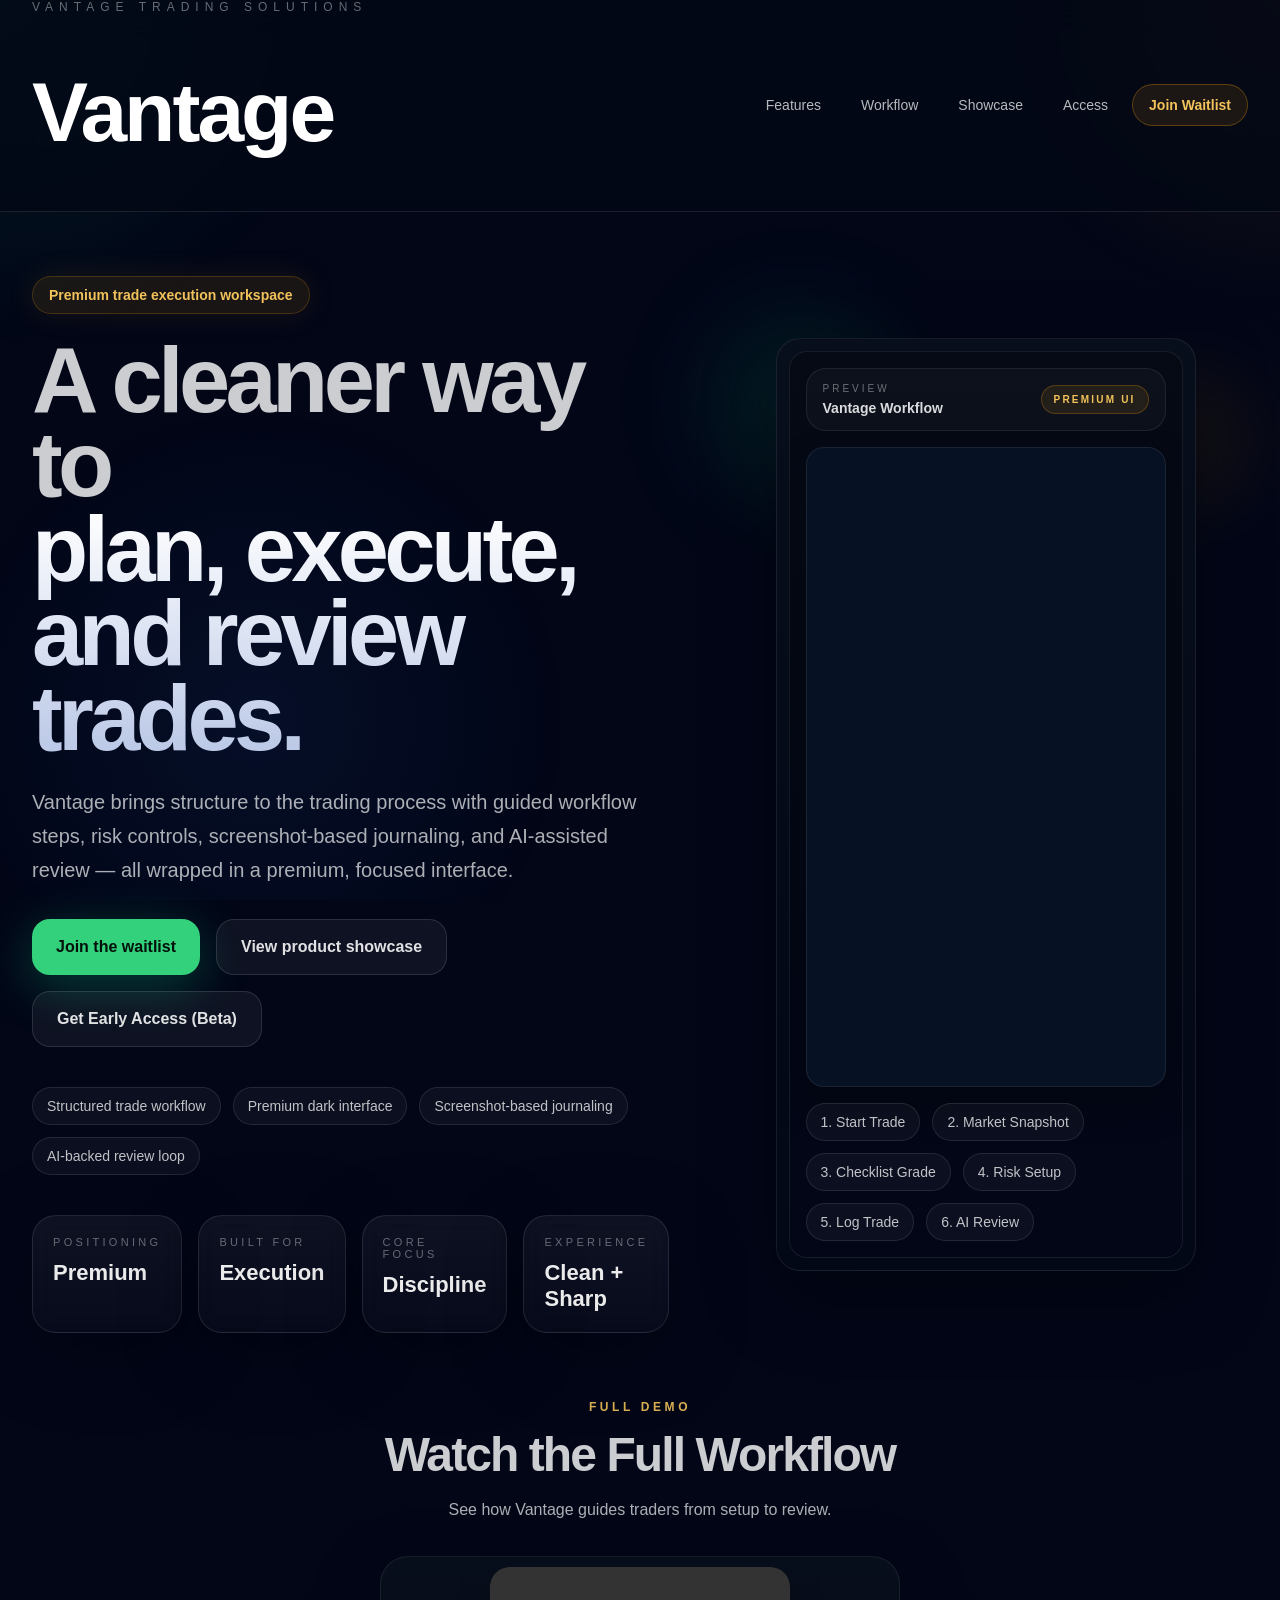
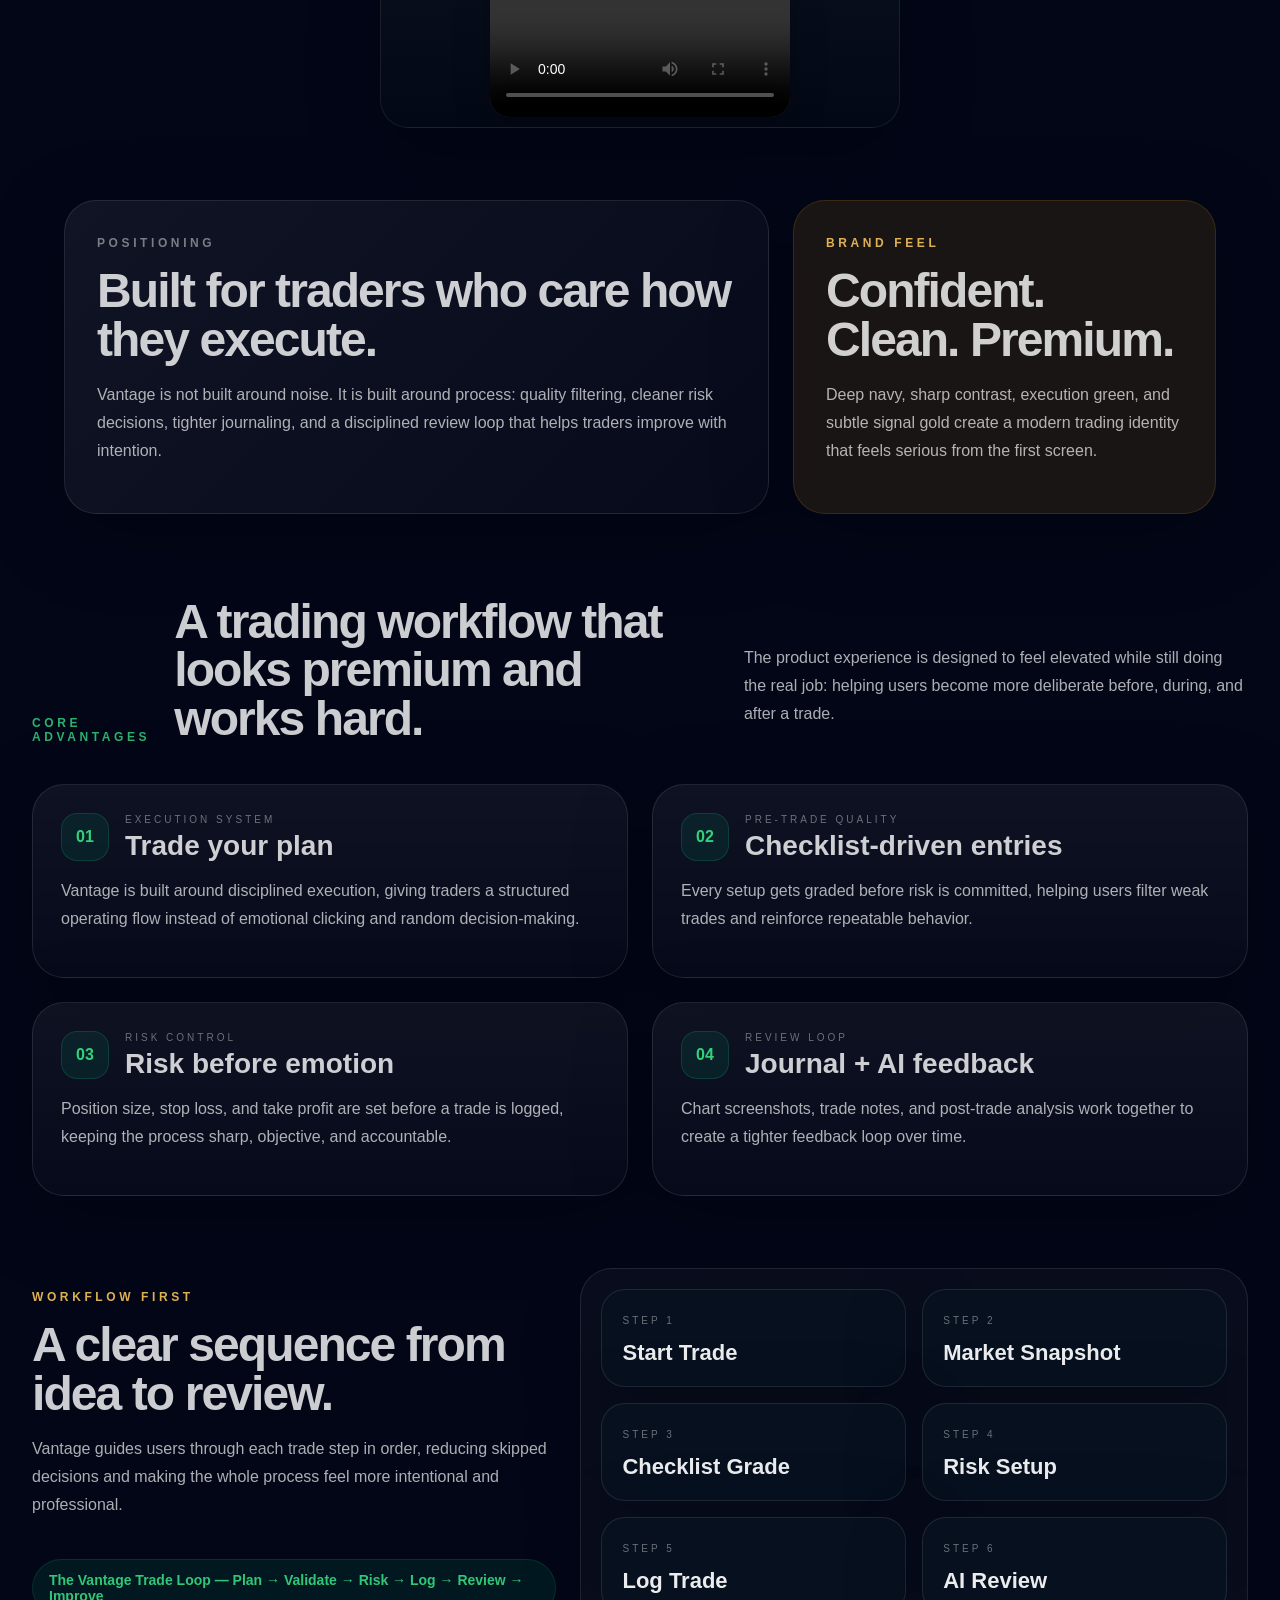
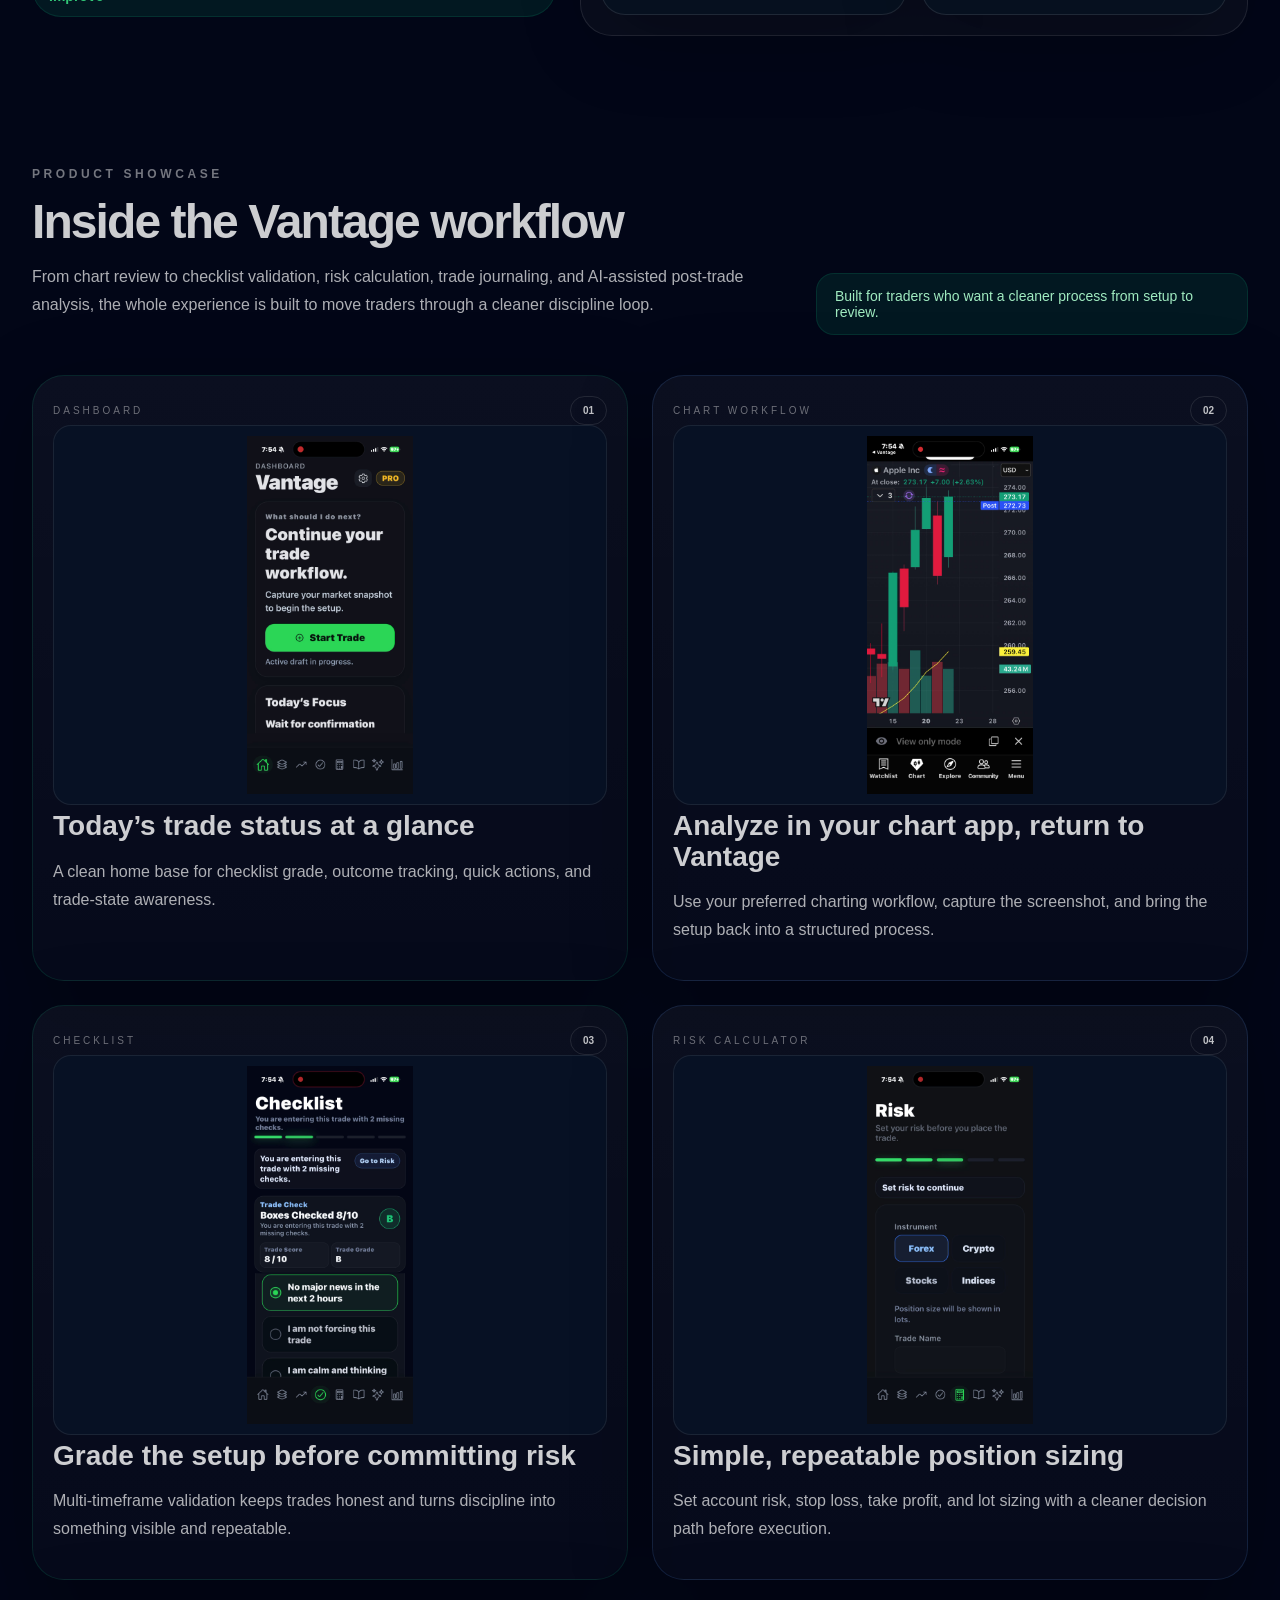
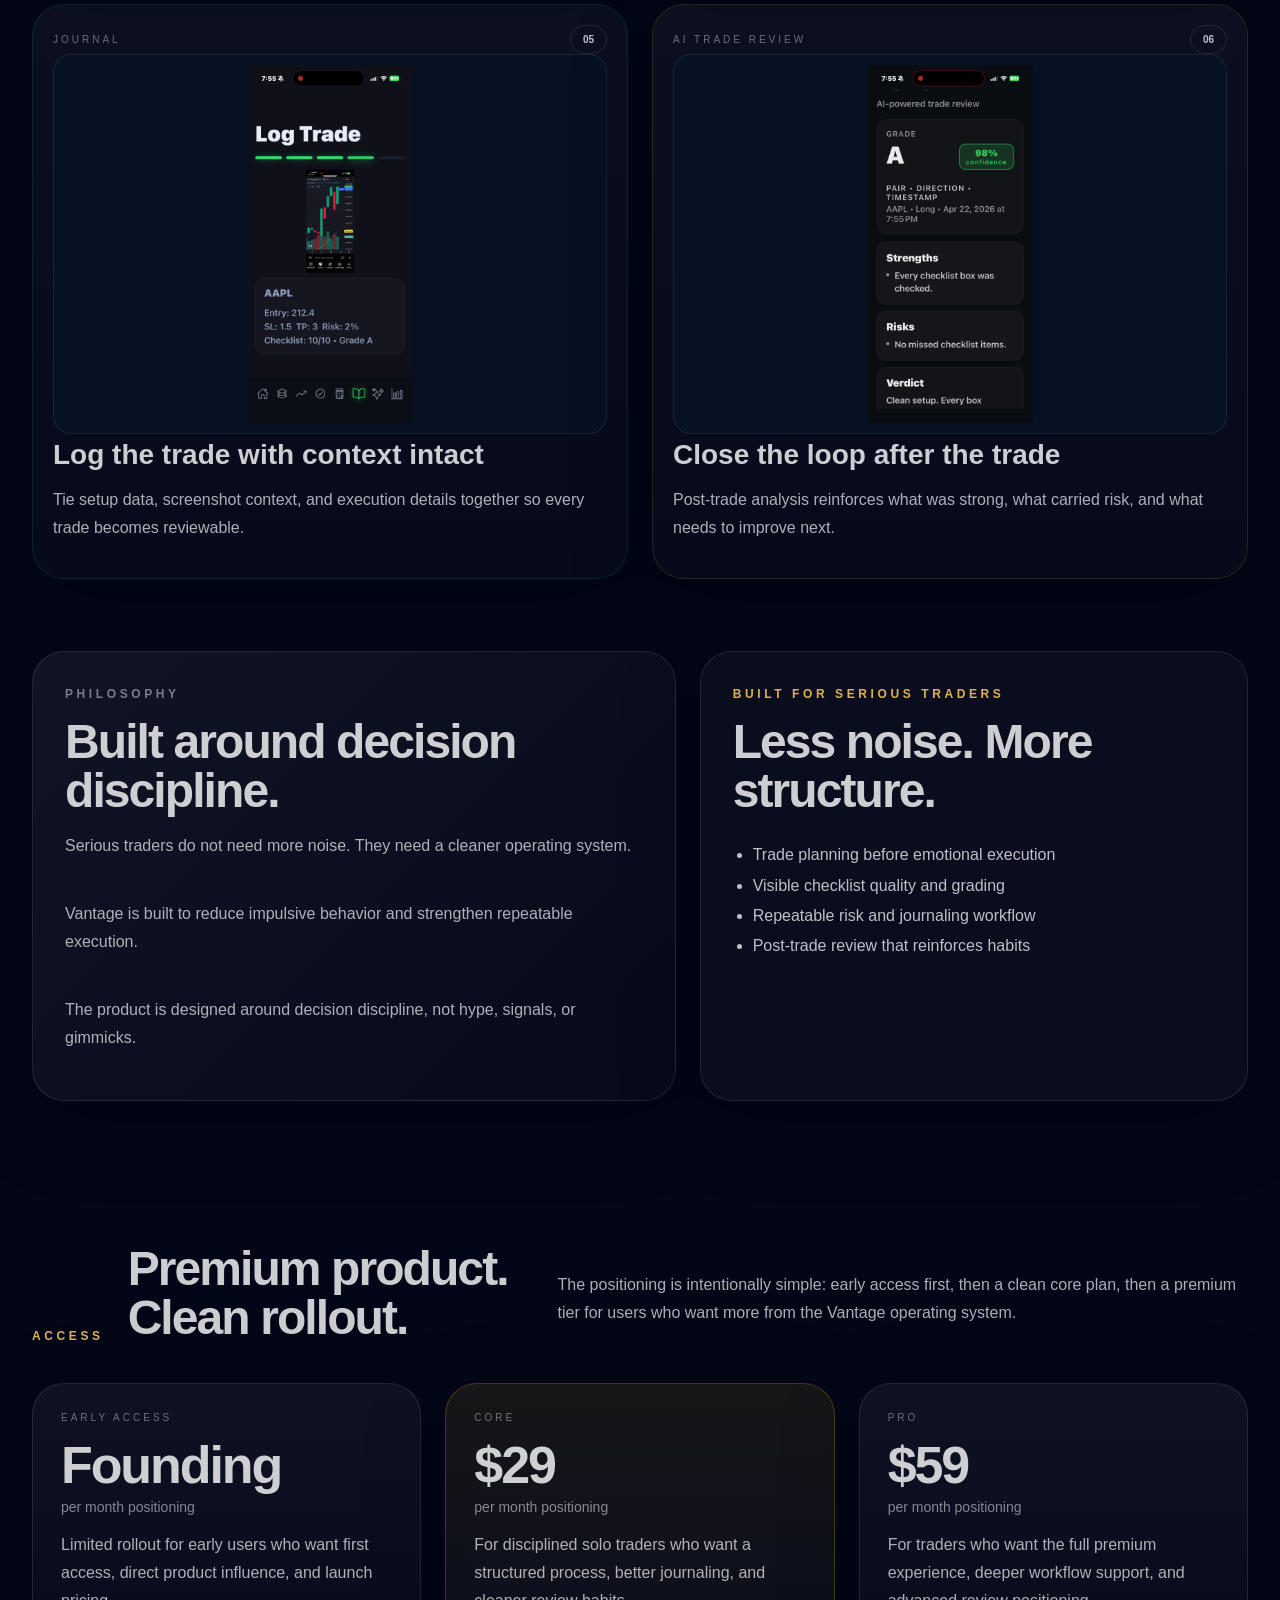
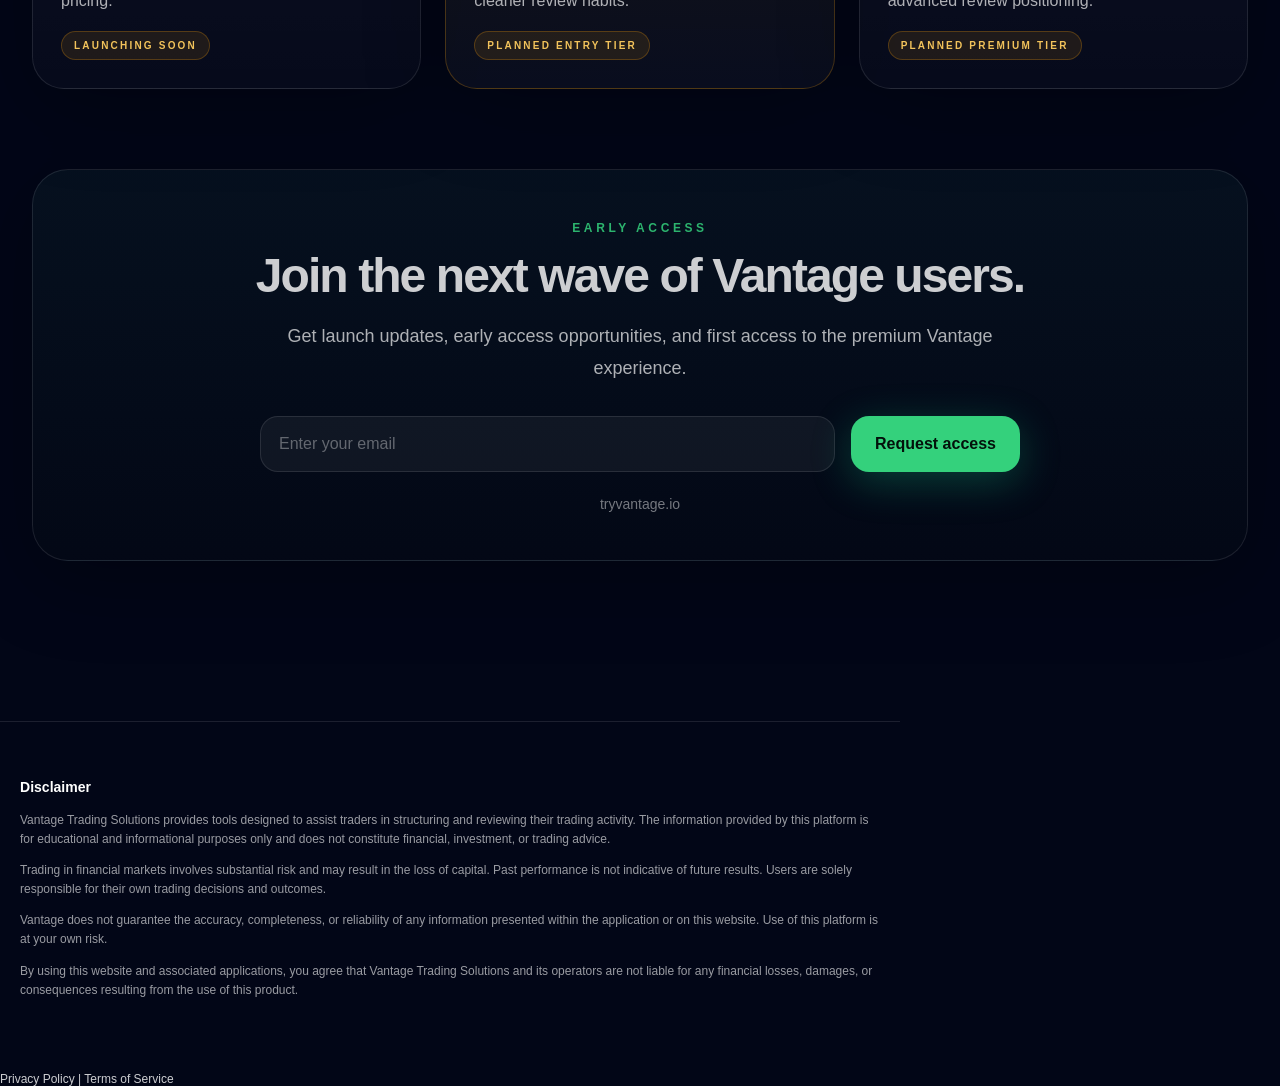
==== commit 202ba604: "Fix landing page media paths and demo sizing" ====
--- a/index.html
+++ b/index.html
@@ -130,7 +130,7 @@
 
       <div class="full-demo-frame">
         <video class="full-demo-video" controls preload="metadata" playsinline>
-          <source src="vantage-full-demo.MP4" type="video/mp4" />
+          <source src="vantage-full-demo-web.mp4" type="video/mp4" />
         </video>
       </div>
     </section>
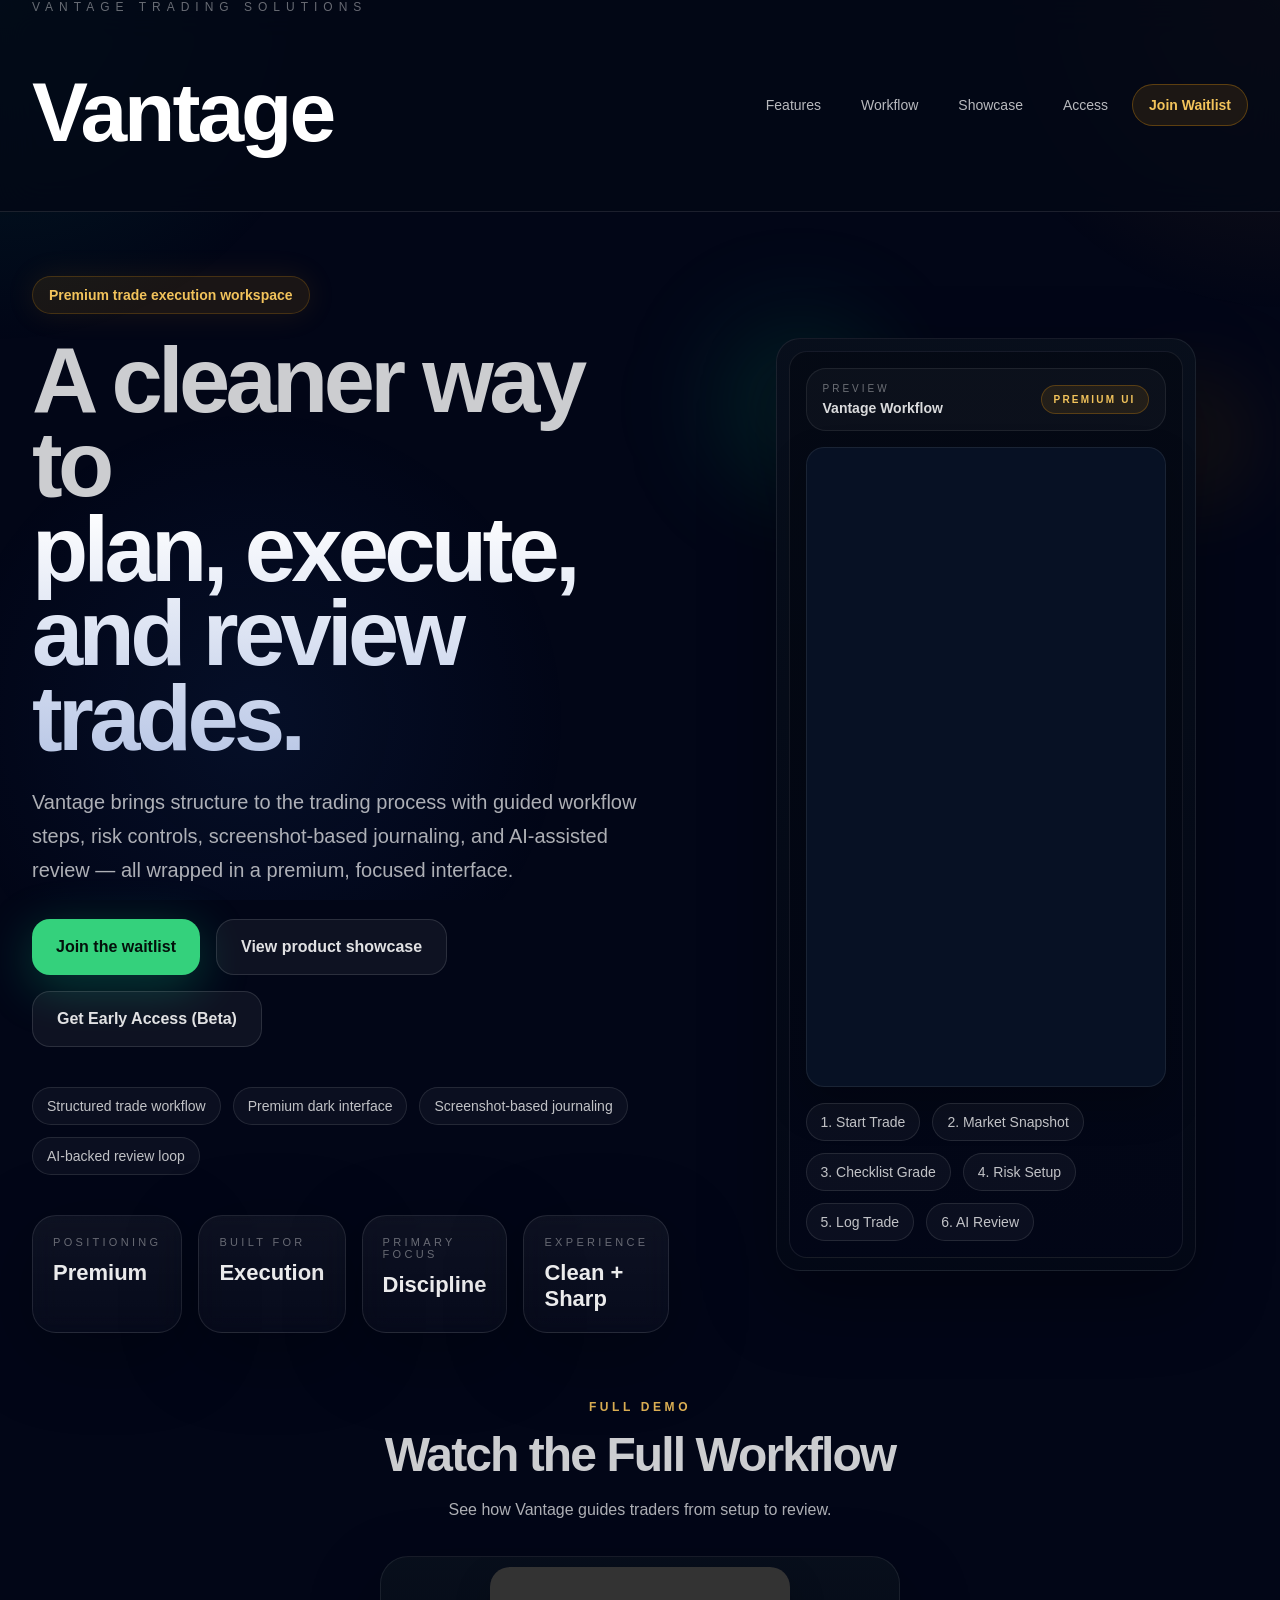
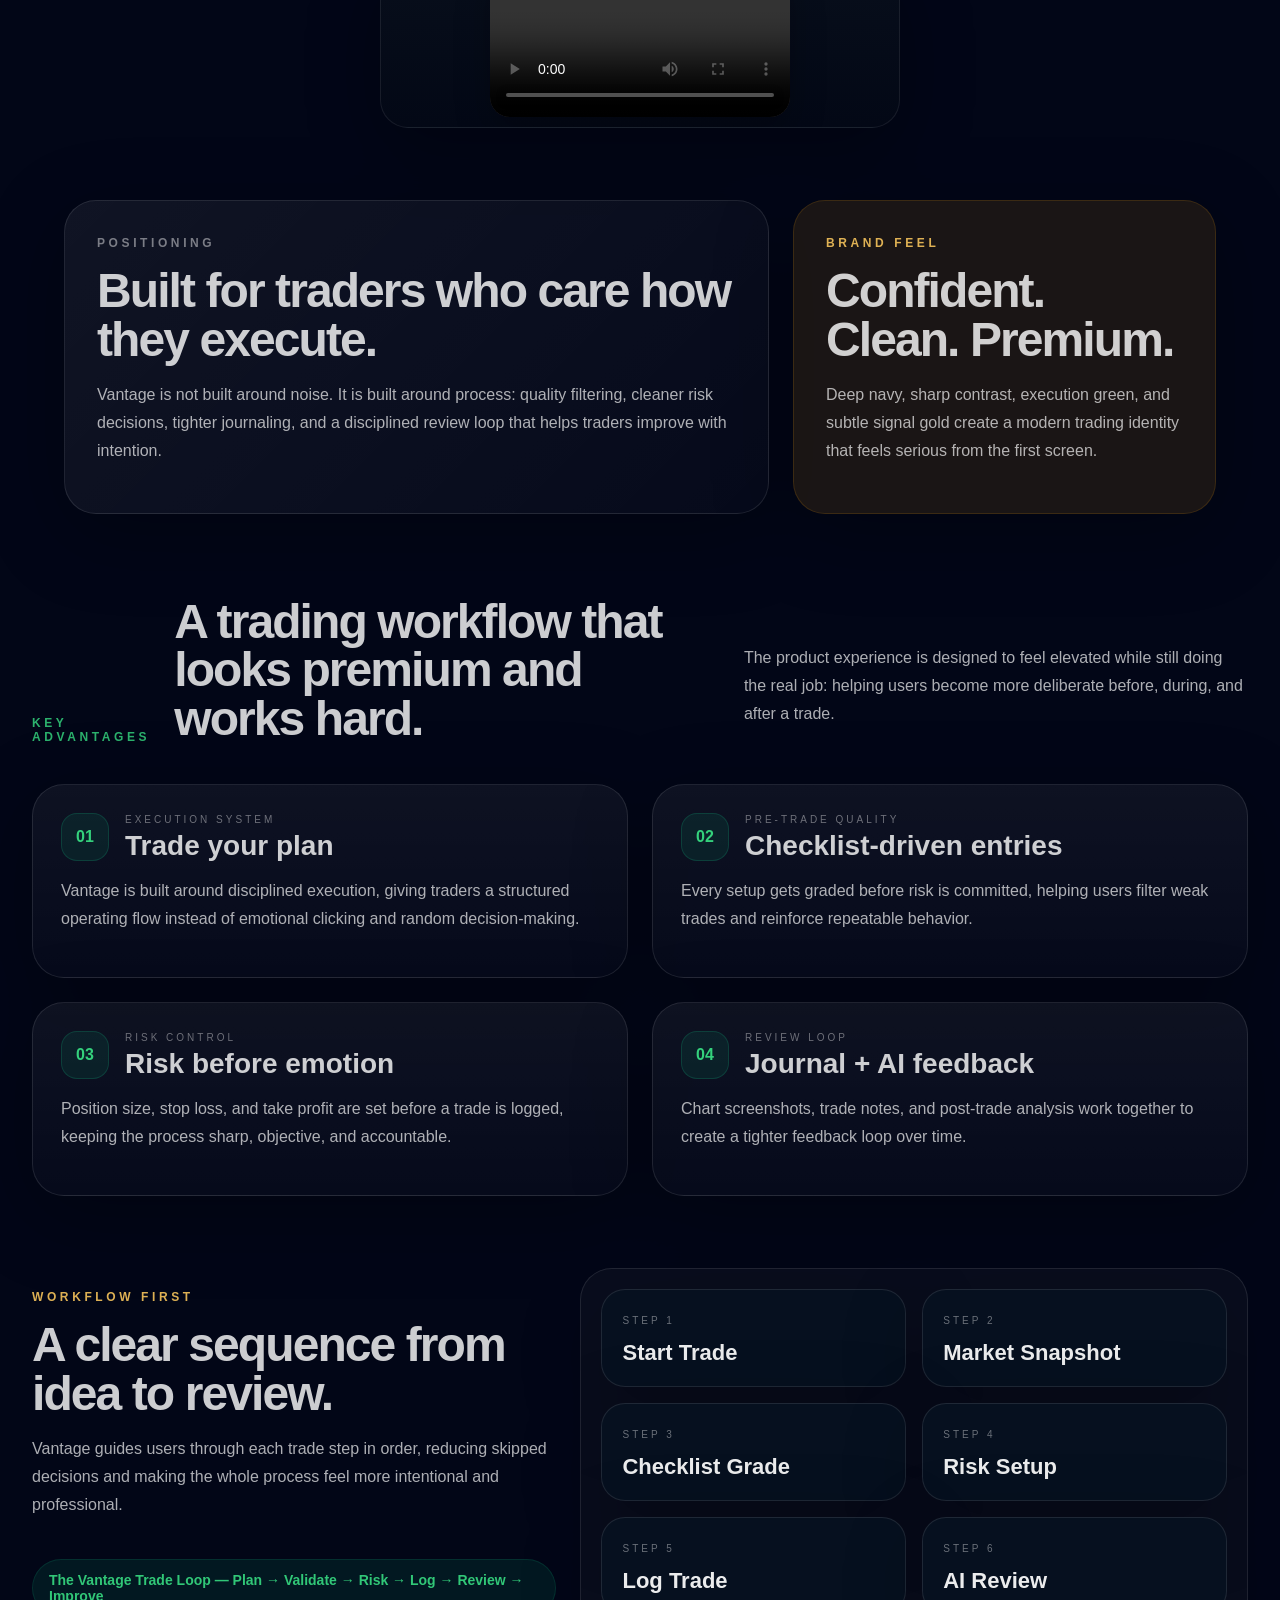
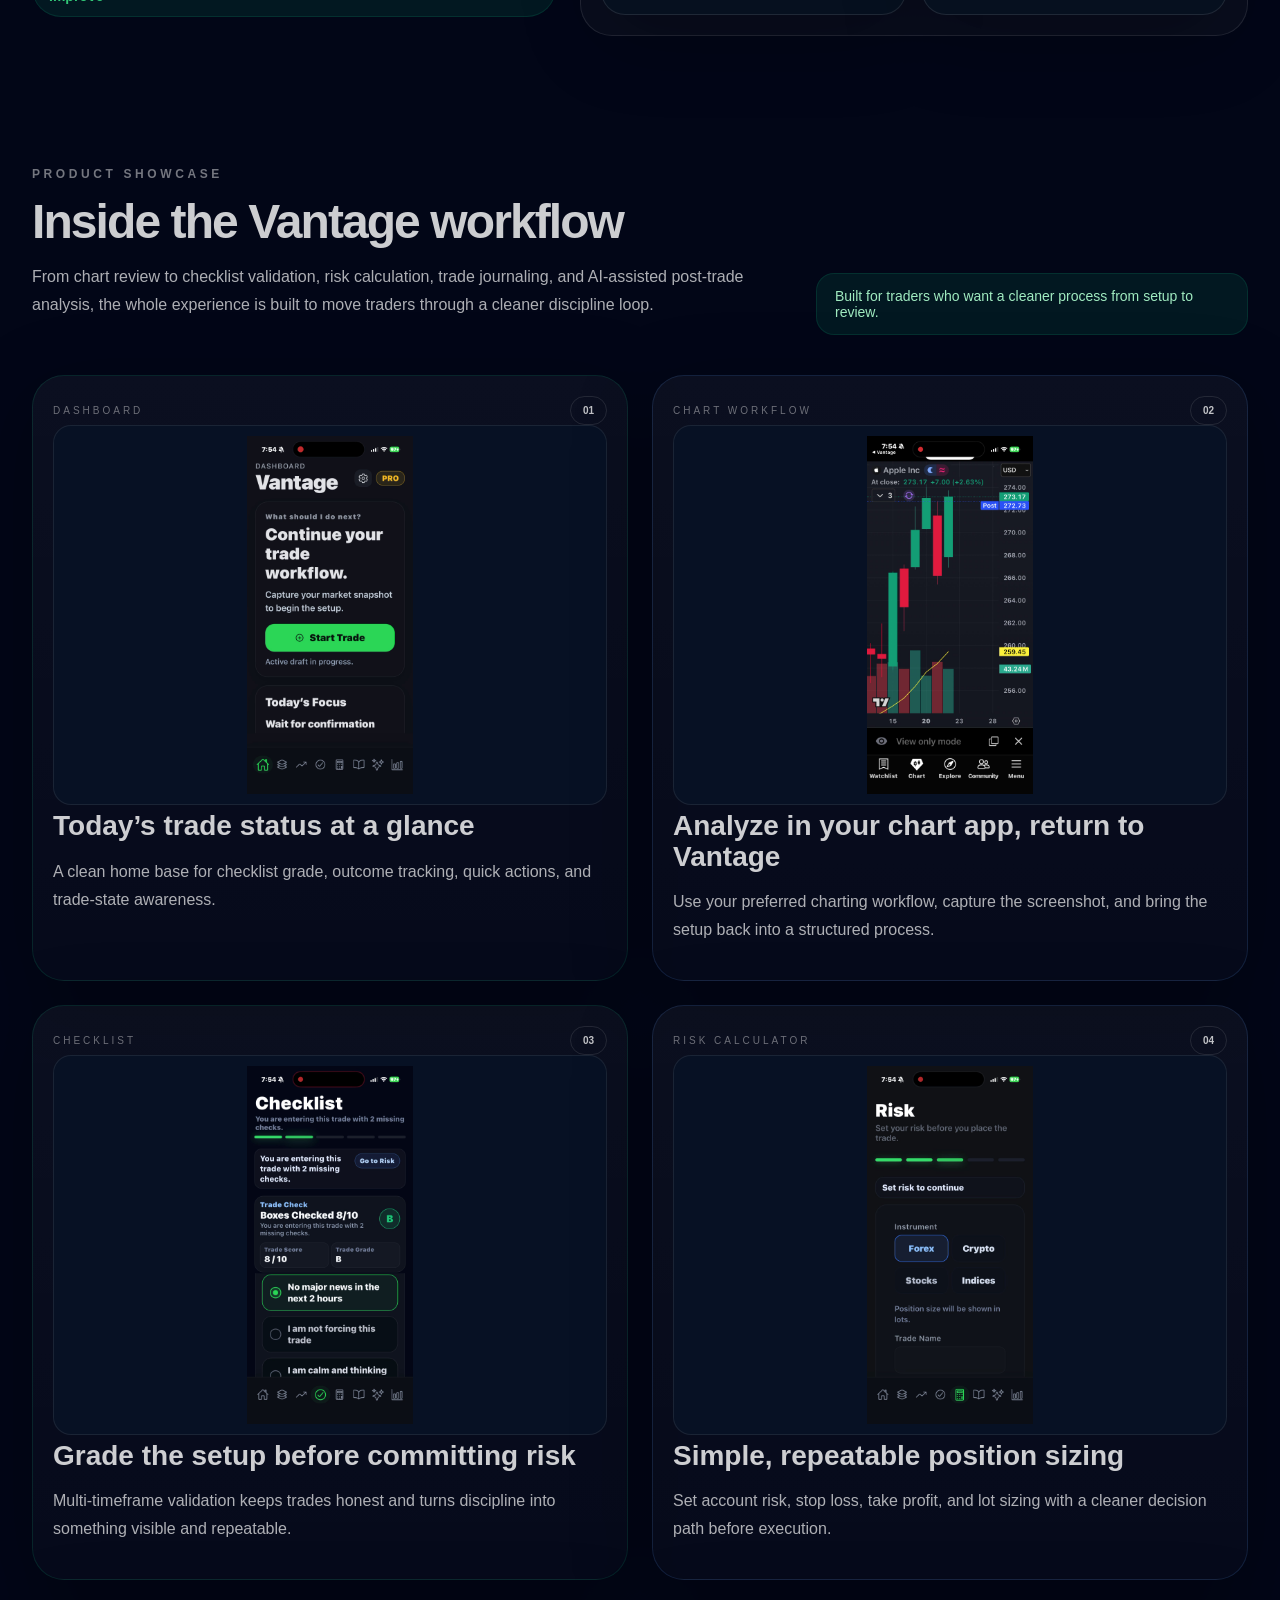
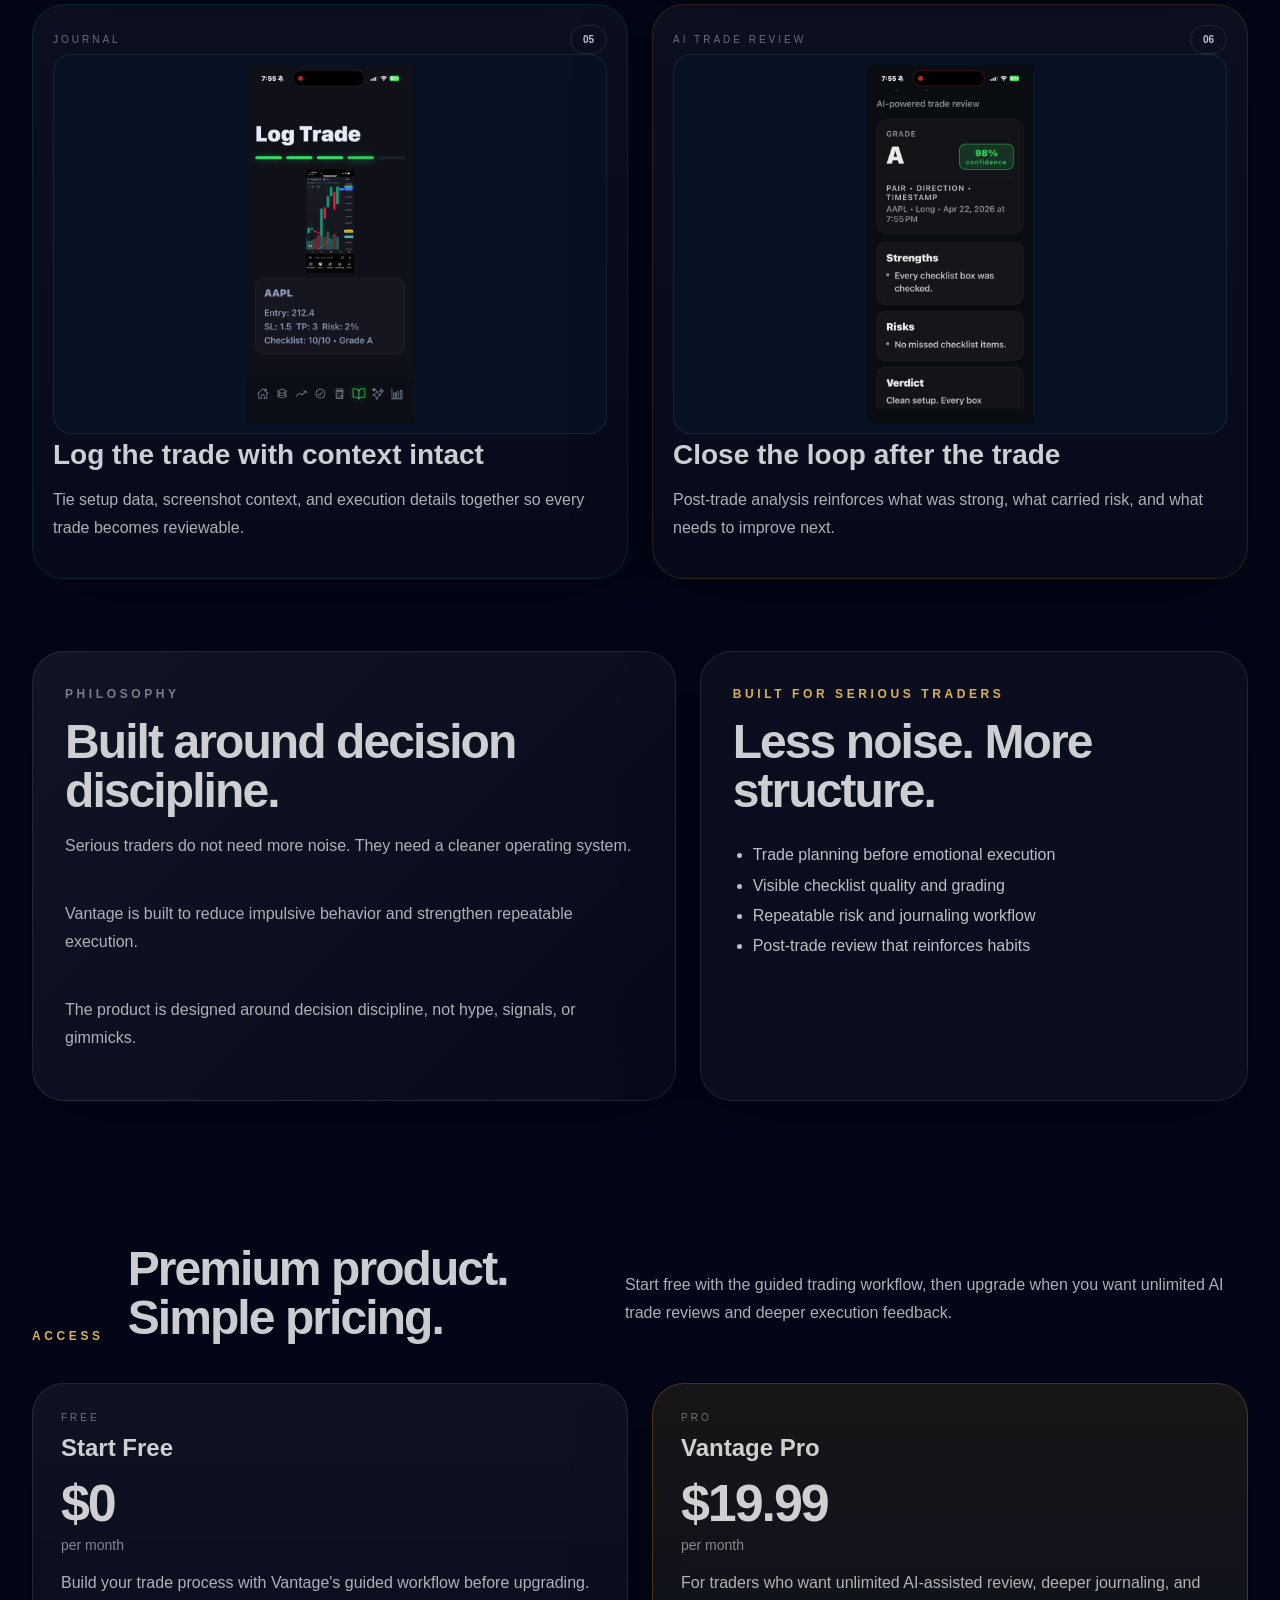
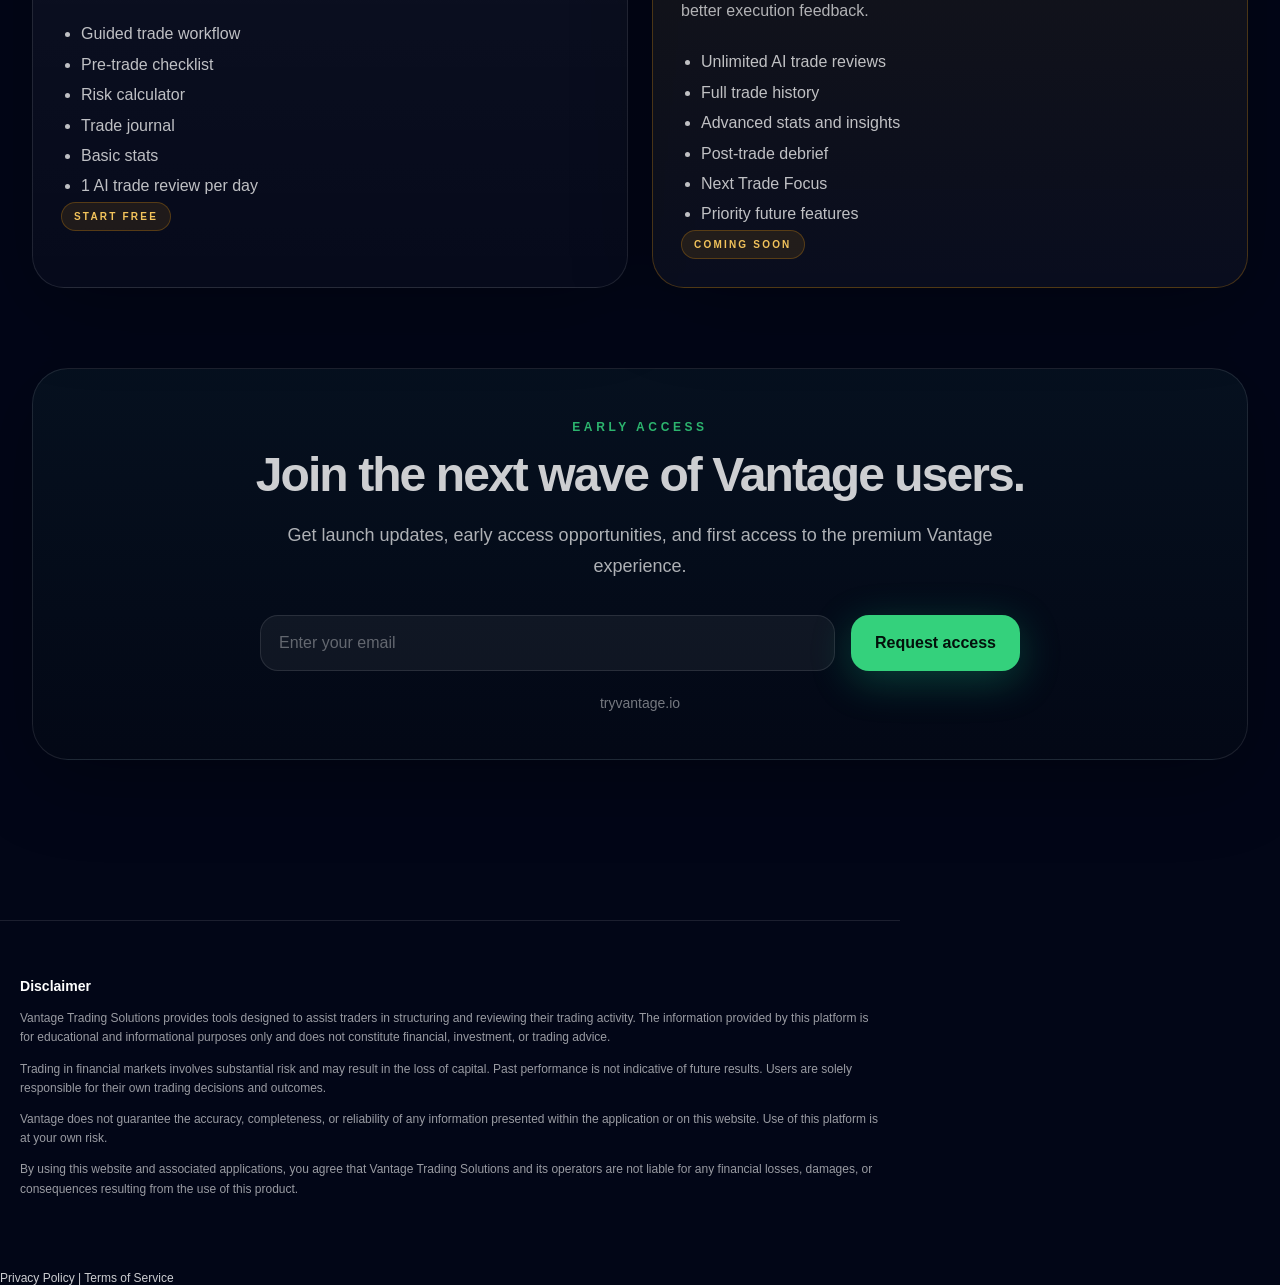
==== commit f14594cf: "Update Vantage launch pricing" ====
--- a/index.html
+++ b/index.html
@@ -72,7 +72,7 @@
             <div class="stat-value">Execution</div>
           </div>
           <div class="stat-card">
-            <div class="stat-label">Core focus</div>
+            <div class="stat-label">Primary focus</div>
             <div class="stat-value">Discipline</div>
           </div>
           <div class="stat-card">
@@ -158,7 +158,7 @@
 
     <section id="features" class="container section">
       <div class="section-head">
-        <div class="section-kicker green">Core advantages</div>
+        <div class="section-kicker green">Key advantages</div>
         <h2>A trading workflow that looks premium and works hard.</h2>
         <p>
           The product experience is designed to feel elevated while still doing
@@ -340,37 +340,46 @@
 
     <section id="pricing" class="container section">
       <div class="section-head">
-        <div class="section-kicker gold">Access</div>
-        <h2>Premium product. Clean rollout.</h2>
-        <p>
-          The positioning is intentionally simple: early access first, then a clean
-          core plan, then a premium tier for users who want more from the Vantage operating system.
+        <div class="section-kicker gold">ACCESS</div>
+        <h2>Premium product. Simple pricing.</h2>
+        <p>
+          Start free with the guided trading workflow, then upgrade when you want unlimited AI trade reviews and deeper execution feedback.
         </p>
       </div>
 
       <div class="pricing-grid">
         <article class="price-card">
-          <div class="price-tier">Early Access</div>
-          <div class="price-value">Founding</div>
-          <div class="price-sub">per month positioning</div>
-          <p>Limited rollout for early users who want first access, direct product influence, and launch pricing.</p>
-          <span class="price-badge">Launching soon</span>
+          <div class="price-tier">FREE</div>
+          <h3>Start Free</h3>
+          <div class="price-value">$0</div>
+          <div class="price-sub">per month</div>
+          <p>Build your trade process with Vantage's guided workflow before upgrading.</p>
+          <ul>
+            <li>Guided trade workflow</li>
+            <li>Pre-trade checklist</li>
+            <li>Risk calculator</li>
+            <li>Trade journal</li>
+            <li>Basic stats</li>
+            <li>1 AI trade review per day</li>
+          </ul>
+          <span class="price-badge">START FREE</span>
         </article>
 
         <article class="price-card featured">
-          <div class="price-tier">Core</div>
-          <div class="price-value">$29</div>
-          <div class="price-sub">per month positioning</div>
-          <p>For disciplined solo traders who want a structured process, better journaling, and cleaner review habits.</p>
-          <span class="price-badge">Planned entry tier</span>
-        </article>
-
-        <article class="price-card">
-          <div class="price-tier">Pro</div>
-          <div class="price-value">$59</div>
-          <div class="price-sub">per month positioning</div>
-          <p>For traders who want the full premium experience, deeper workflow support, and advanced review positioning.</p>
-          <span class="price-badge">Planned premium tier</span>
+          <div class="price-tier">PRO</div>
+          <h3>Vantage Pro</h3>
+          <div class="price-value">$19.99</div>
+          <div class="price-sub">per month</div>
+          <p>For traders who want unlimited AI-assisted review, deeper journaling, and better execution feedback.</p>
+          <ul>
+            <li>Unlimited AI trade reviews</li>
+            <li>Full trade history</li>
+            <li>Advanced stats and insights</li>
+            <li>Post-trade debrief</li>
+            <li>Next Trade Focus</li>
+            <li>Priority future features</li>
+          </ul>
+          <span class="price-badge">COMING SOON</span>
         </article>
       </div>
     </section>
--- a/style.css
+++ b/style.css
@@ -763,7 +763,7 @@
 
 .pricing-grid {
   margin-top: 40px;
-  grid-template-columns: repeat(3, 1fr);
+  grid-template-columns: repeat(2, 1fr);
 }
 
 .price-card {
@@ -771,6 +771,19 @@
   border-radius: var(--radius);
   padding: 28px;
   background: linear-gradient(180deg, rgba(255,255,255,0.05), rgba(255,255,255,0.02));
+}
+
+.price-card h3 {
+  margin: 12px 0 0;
+  font-size: 24px;
+  line-height: 1.1;
+}
+
+.price-card ul {
+  margin: 22px 0 0;
+  padding-left: 20px;
+  color: rgba(255,255,255,0.74);
+  line-height: 1.9;
 }
 
 .price-card.featured {
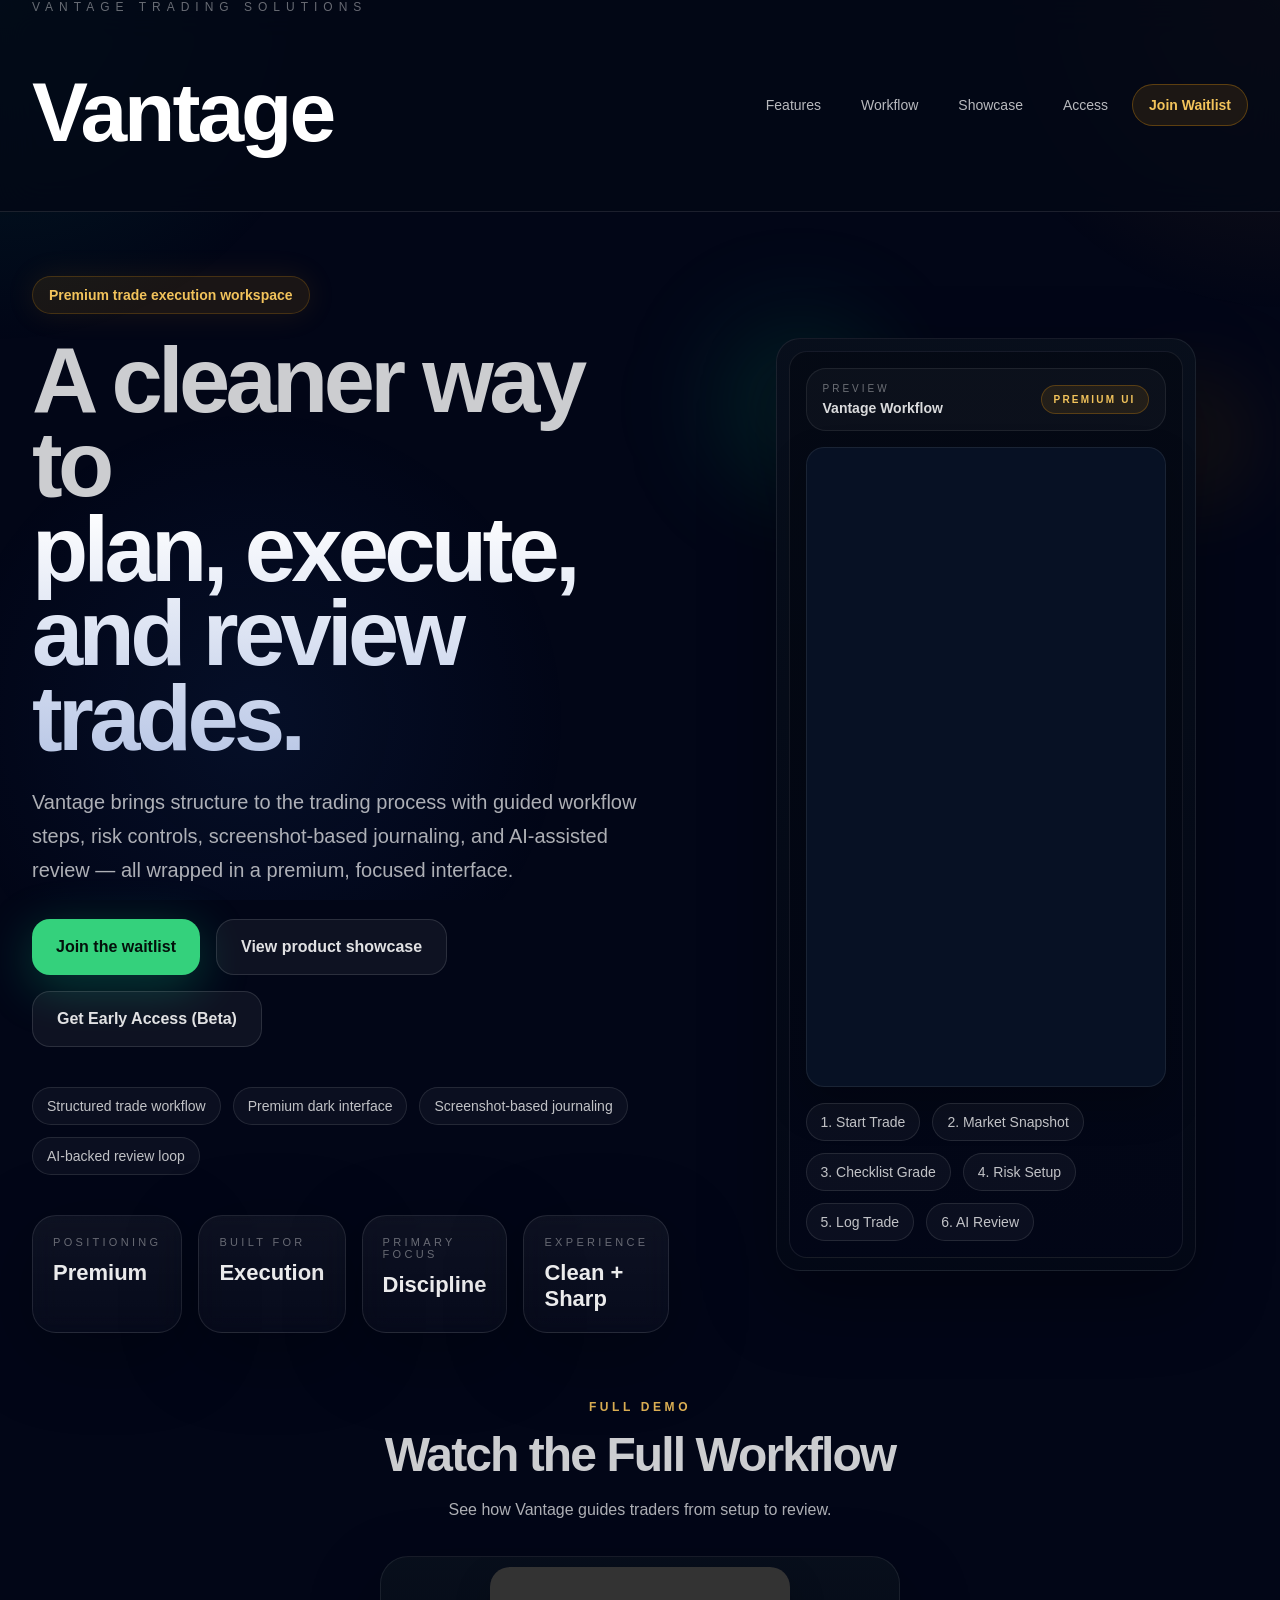
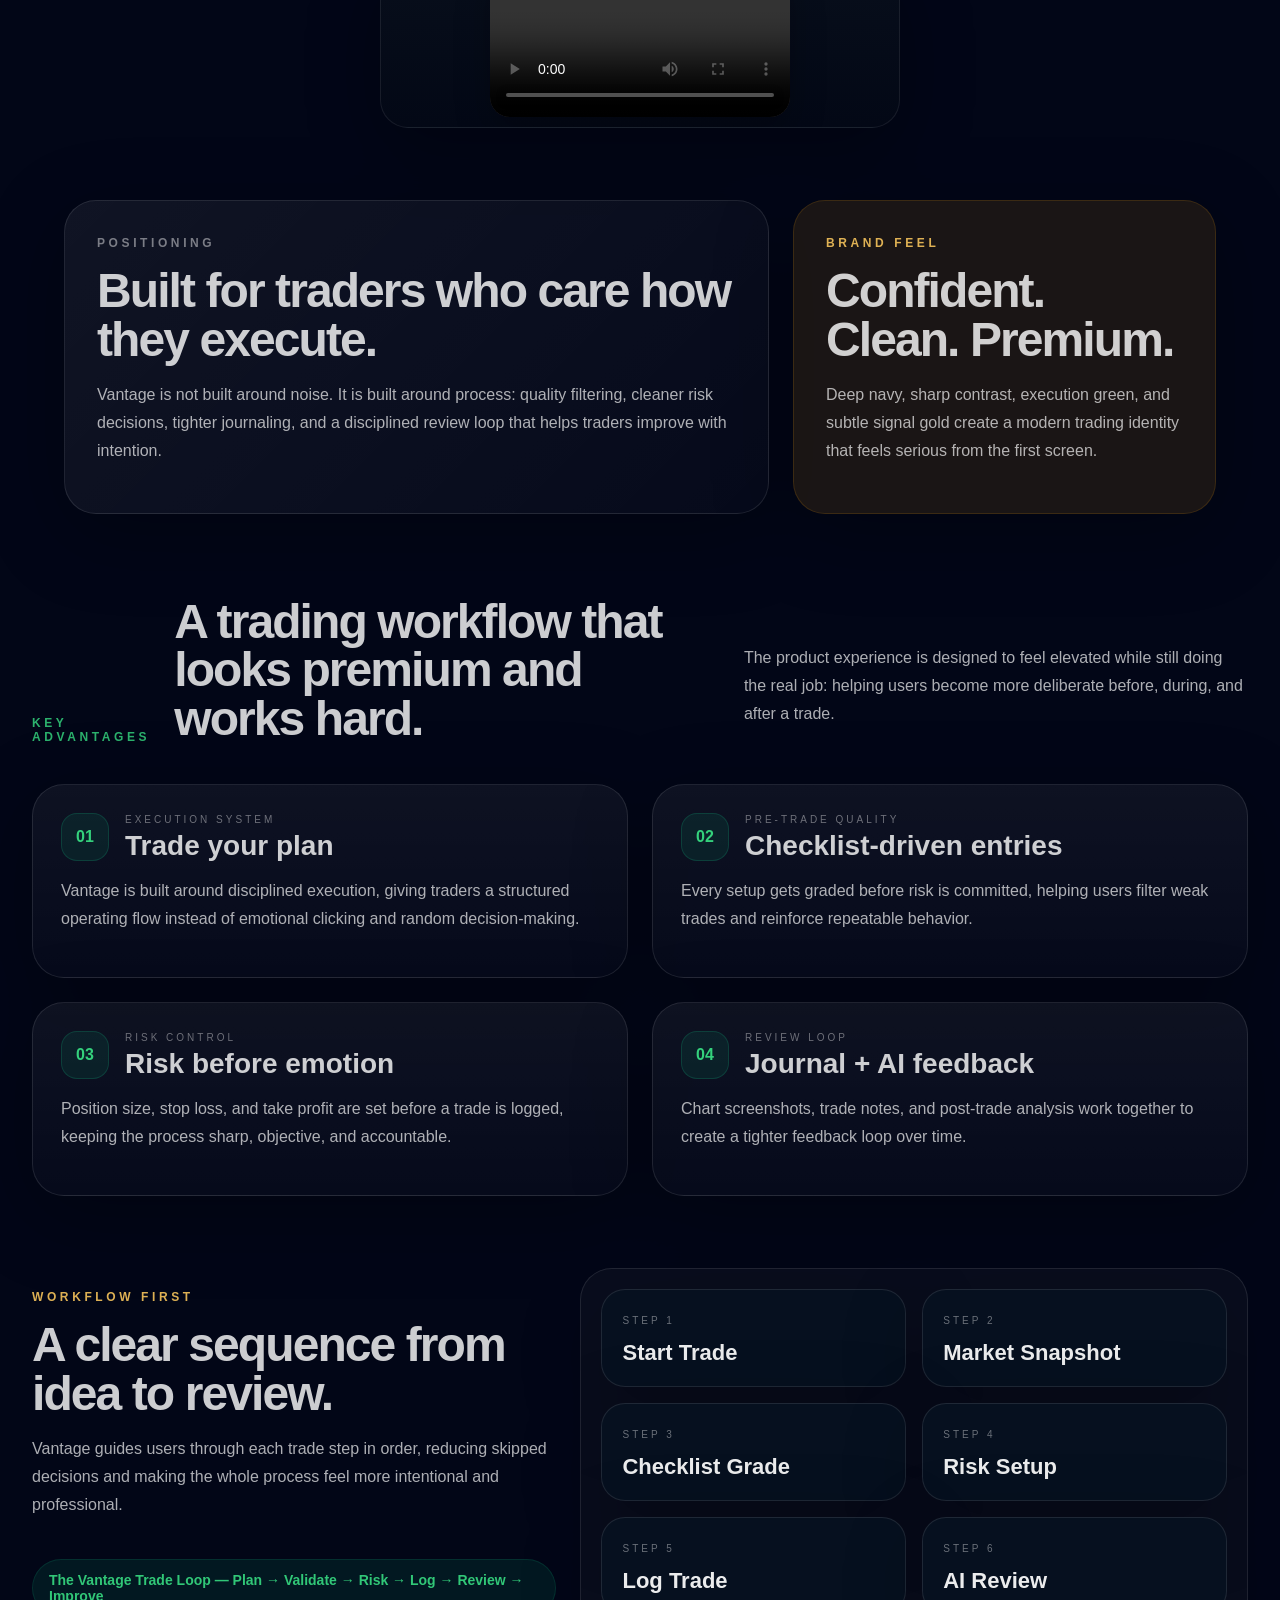
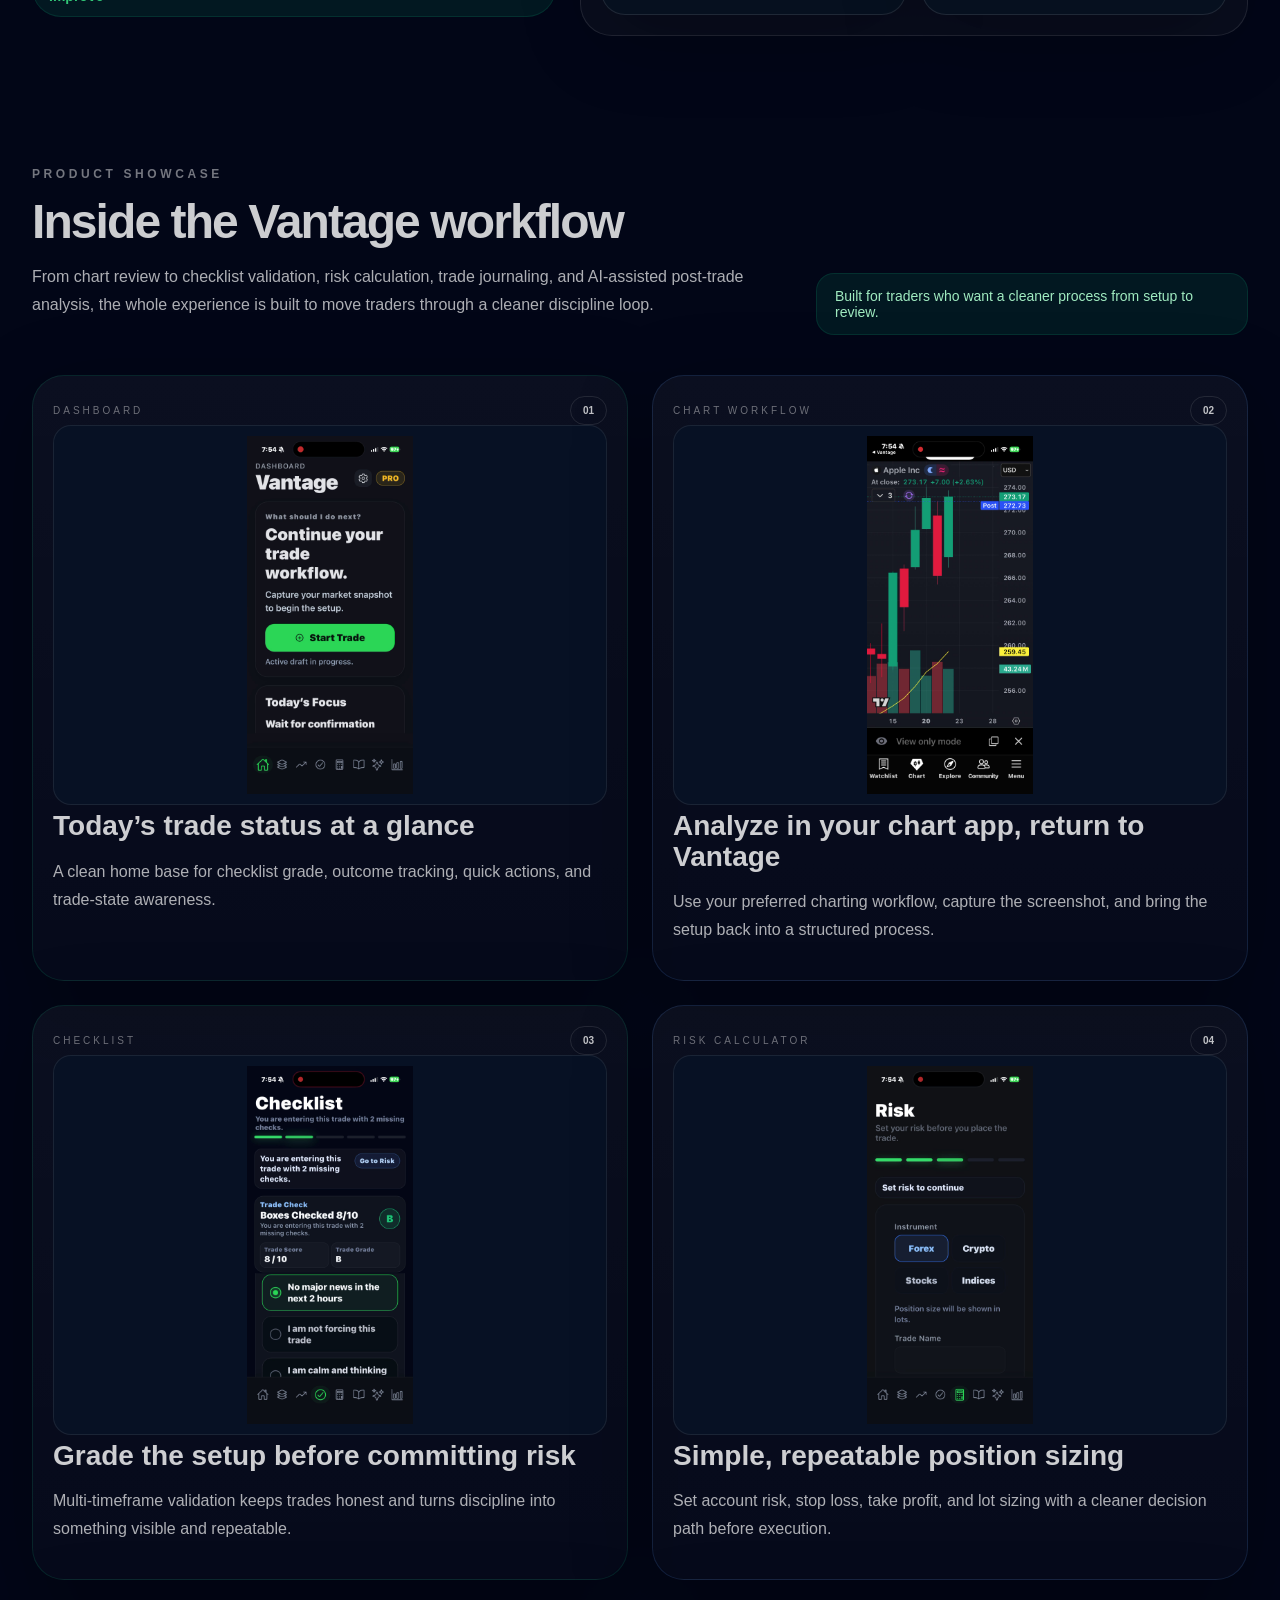
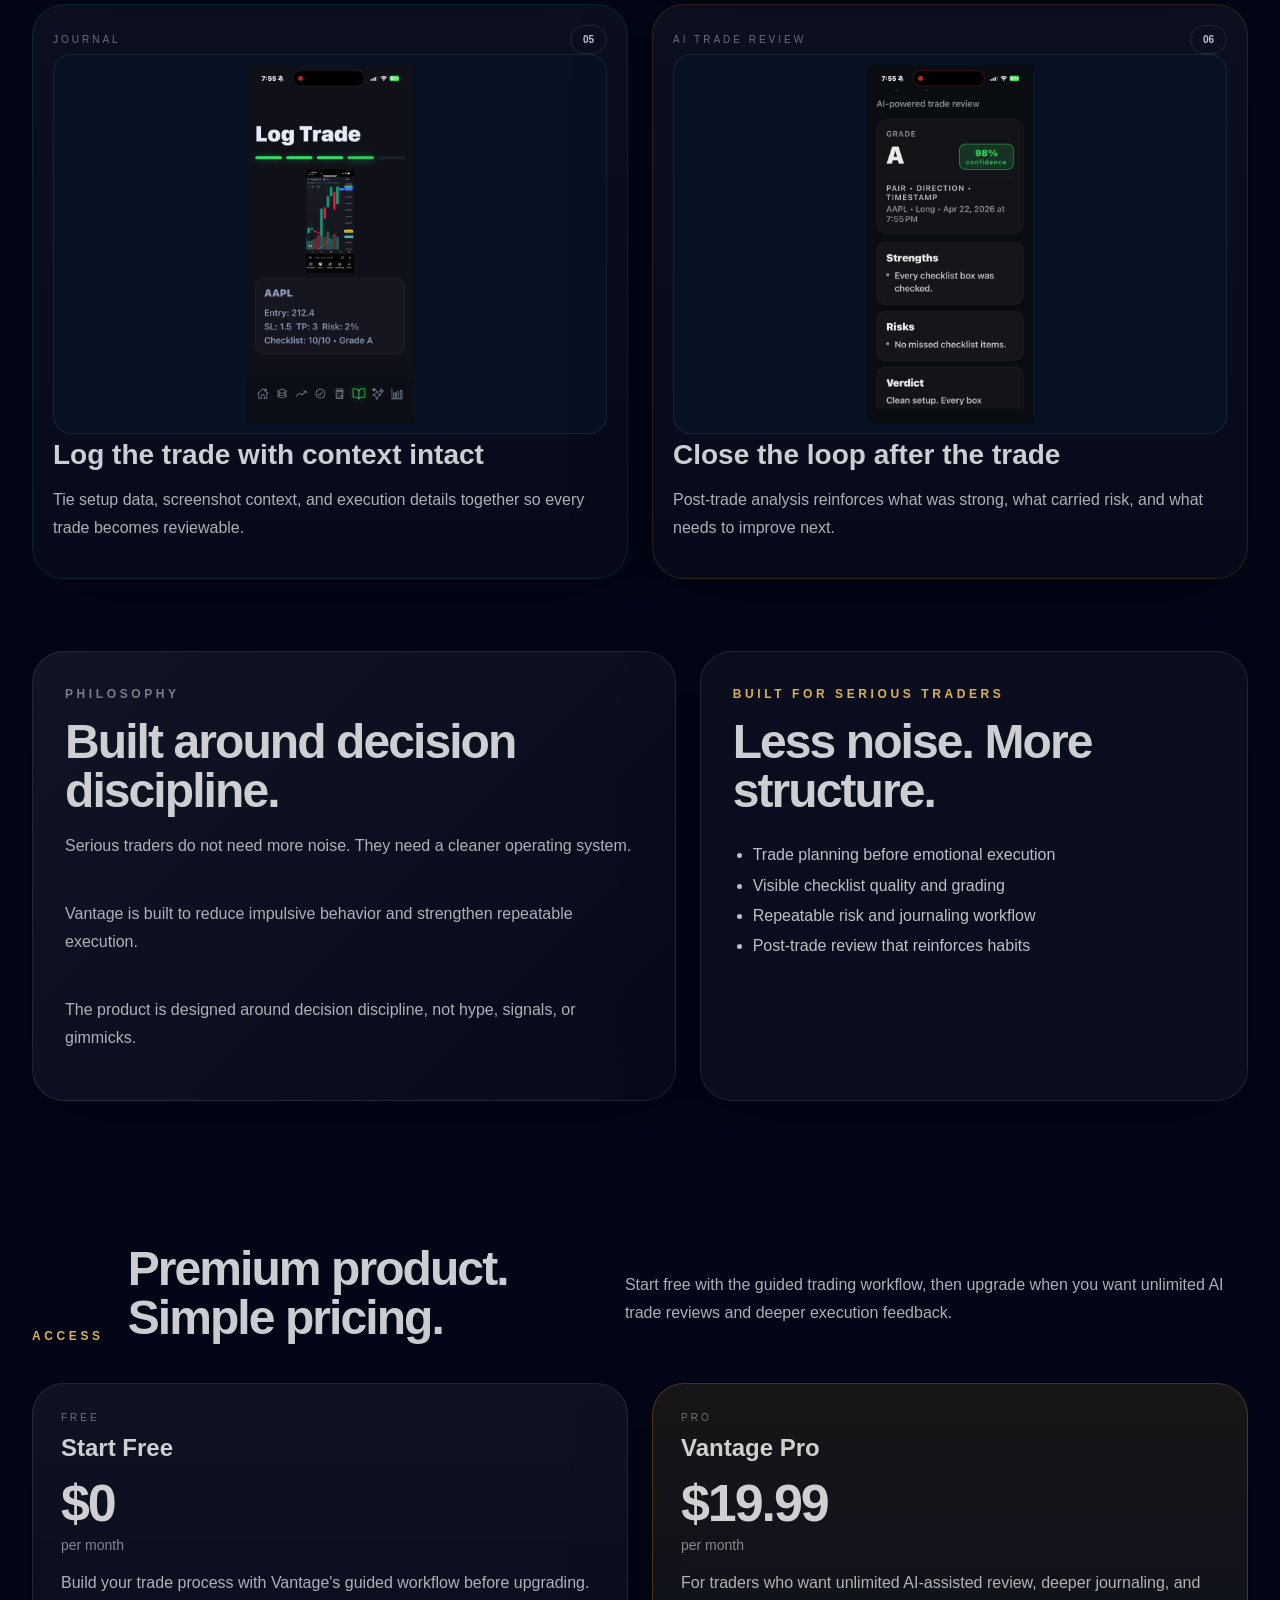
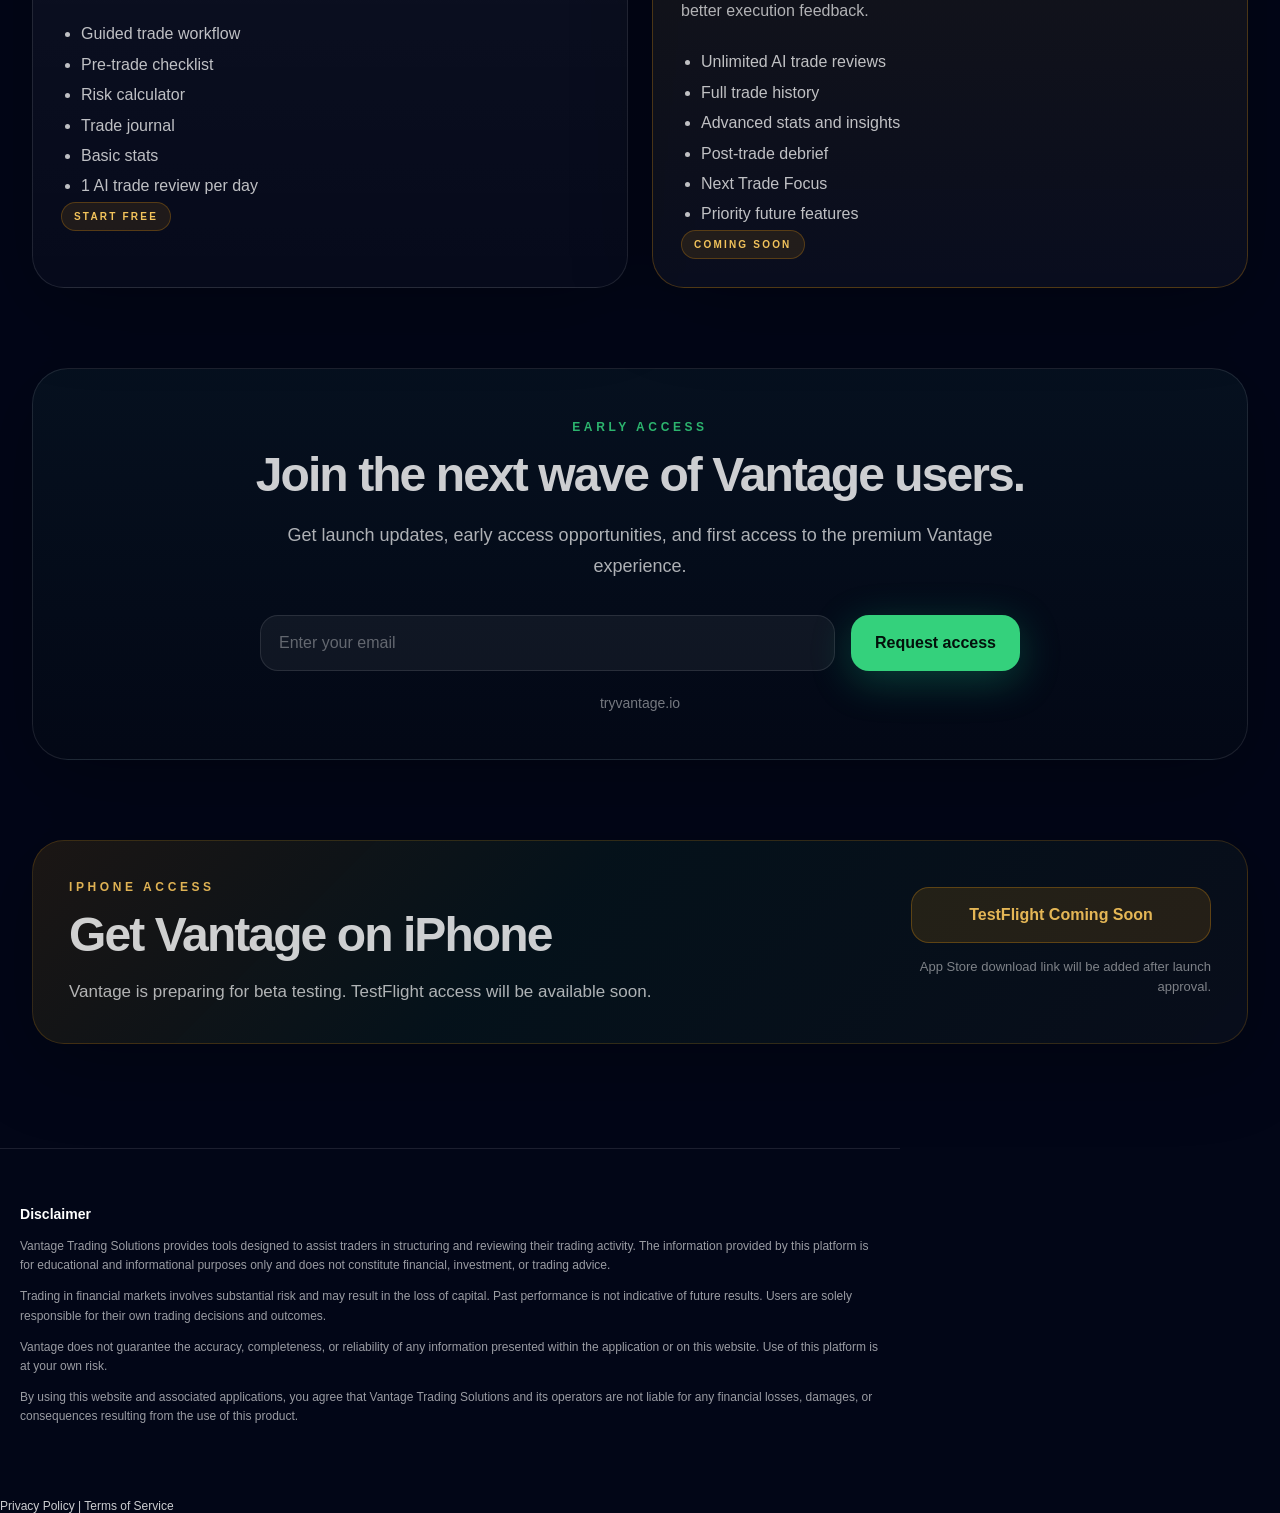
==== commit 4aff0acf: "Add TestFlight coming soon website section" ====
--- a/index.html
+++ b/index.html
@@ -400,6 +400,25 @@
         <div class="domain-note">tryvantage.io</div>
       </div>
     </section>
+
+    <section class="container app-cta-section" aria-labelledby="iphone-cta-title">
+      <div class="app-cta-card">
+        <div class="app-cta-copy">
+          <div class="section-kicker gold">iPhone access</div>
+          <h2 id="iphone-cta-title">Get Vantage on iPhone</h2>
+          <p>
+            Vantage is preparing for beta testing. TestFlight access will be available soon.
+          </p>
+        </div>
+
+        <div class="app-cta-action">
+          <button class="app-cta-button" type="button" disabled>
+            TestFlight Coming Soon
+          </button>
+          <p>App Store download link will be added after launch approval.</p>
+        </div>
+      </div>
+    </section>
   </main>
   <section style="margin-top:80px; padding:40px 20px; border-top:1px solid rgba(255,255,255,0.1); color:rgba(255,255,255,0.6); font-size:12px; line-height:1.6; max-width:900px;">
     
--- a/style.css
+++ b/style.css
@@ -253,6 +253,7 @@
 .showcase-card,
 .price-card,
 .waitlist-card,
+.app-cta-card,
 .preview-shell {
   box-shadow: var(--shadow);
 }
@@ -866,6 +867,66 @@
   font-size: 14px;
 }
 
+.app-cta-section {
+  padding: 0 0 24px;
+}
+
+.app-cta-card {
+  display: grid;
+  grid-template-columns: 1fr auto;
+  gap: 32px;
+  align-items: center;
+  border: 1px solid rgba(245, 158, 11, 0.18);
+  border-radius: 32px;
+  background:
+    linear-gradient(135deg, rgba(245, 158, 11, 0.10), rgba(52, 209, 124, 0.05) 42%, rgba(255,255,255,0.025)),
+    rgba(3, 8, 22, 0.96);
+  padding: 36px;
+}
+
+.app-cta-card h2 {
+  max-width: 680px;
+}
+
+.app-cta-card p {
+  max-width: 700px;
+  margin: 18px 0 0;
+  color: var(--muted);
+  line-height: 1.7;
+  font-size: 17px;
+}
+
+.app-cta-action {
+  display: flex;
+  flex-direction: column;
+  align-items: flex-end;
+  gap: 14px;
+  min-width: min(100%, 300px);
+}
+
+.app-cta-button {
+  min-height: 56px;
+  width: 100%;
+  border: 1px solid rgba(245, 158, 11, 0.28);
+  border-radius: 18px;
+  background: rgba(245, 158, 11, 0.12);
+  color: rgba(245, 195, 91, 0.92);
+  font-size: 16px;
+  font-weight: 800;
+  padding: 0 24px;
+  cursor: not-allowed;
+  opacity: 1;
+}
+
+.app-cta-action p {
+  max-width: 300px;
+  margin: 0;
+  color: rgba(255,255,255,0.48);
+  font-size: 13px;
+  line-height: 1.55;
+  text-align: right;
+}
+
 @media (max-width: 1100px) {
   .hero,
   .split-top,
@@ -888,6 +949,21 @@
   .showcase-head {
     align-items: start;
   }
+
+  .app-cta-card {
+    grid-template-columns: 1fr;
+  }
+
+  .app-cta-action {
+    align-items: flex-start;
+    min-width: 0;
+    width: min(100%, 340px);
+  }
+
+  .app-cta-action p {
+    max-width: 100%;
+    text-align: left;
+  }
 }
 
 @media (max-width: 820px) {
@@ -920,6 +996,15 @@
   .waitlist-card {
     padding: 32px 20px;
   }
+
+  .app-cta-card {
+    padding: 28px 20px;
+    border-radius: 26px;
+  }
+
+  .app-cta-action {
+    width: 100%;
+  }
 }
 
 * {
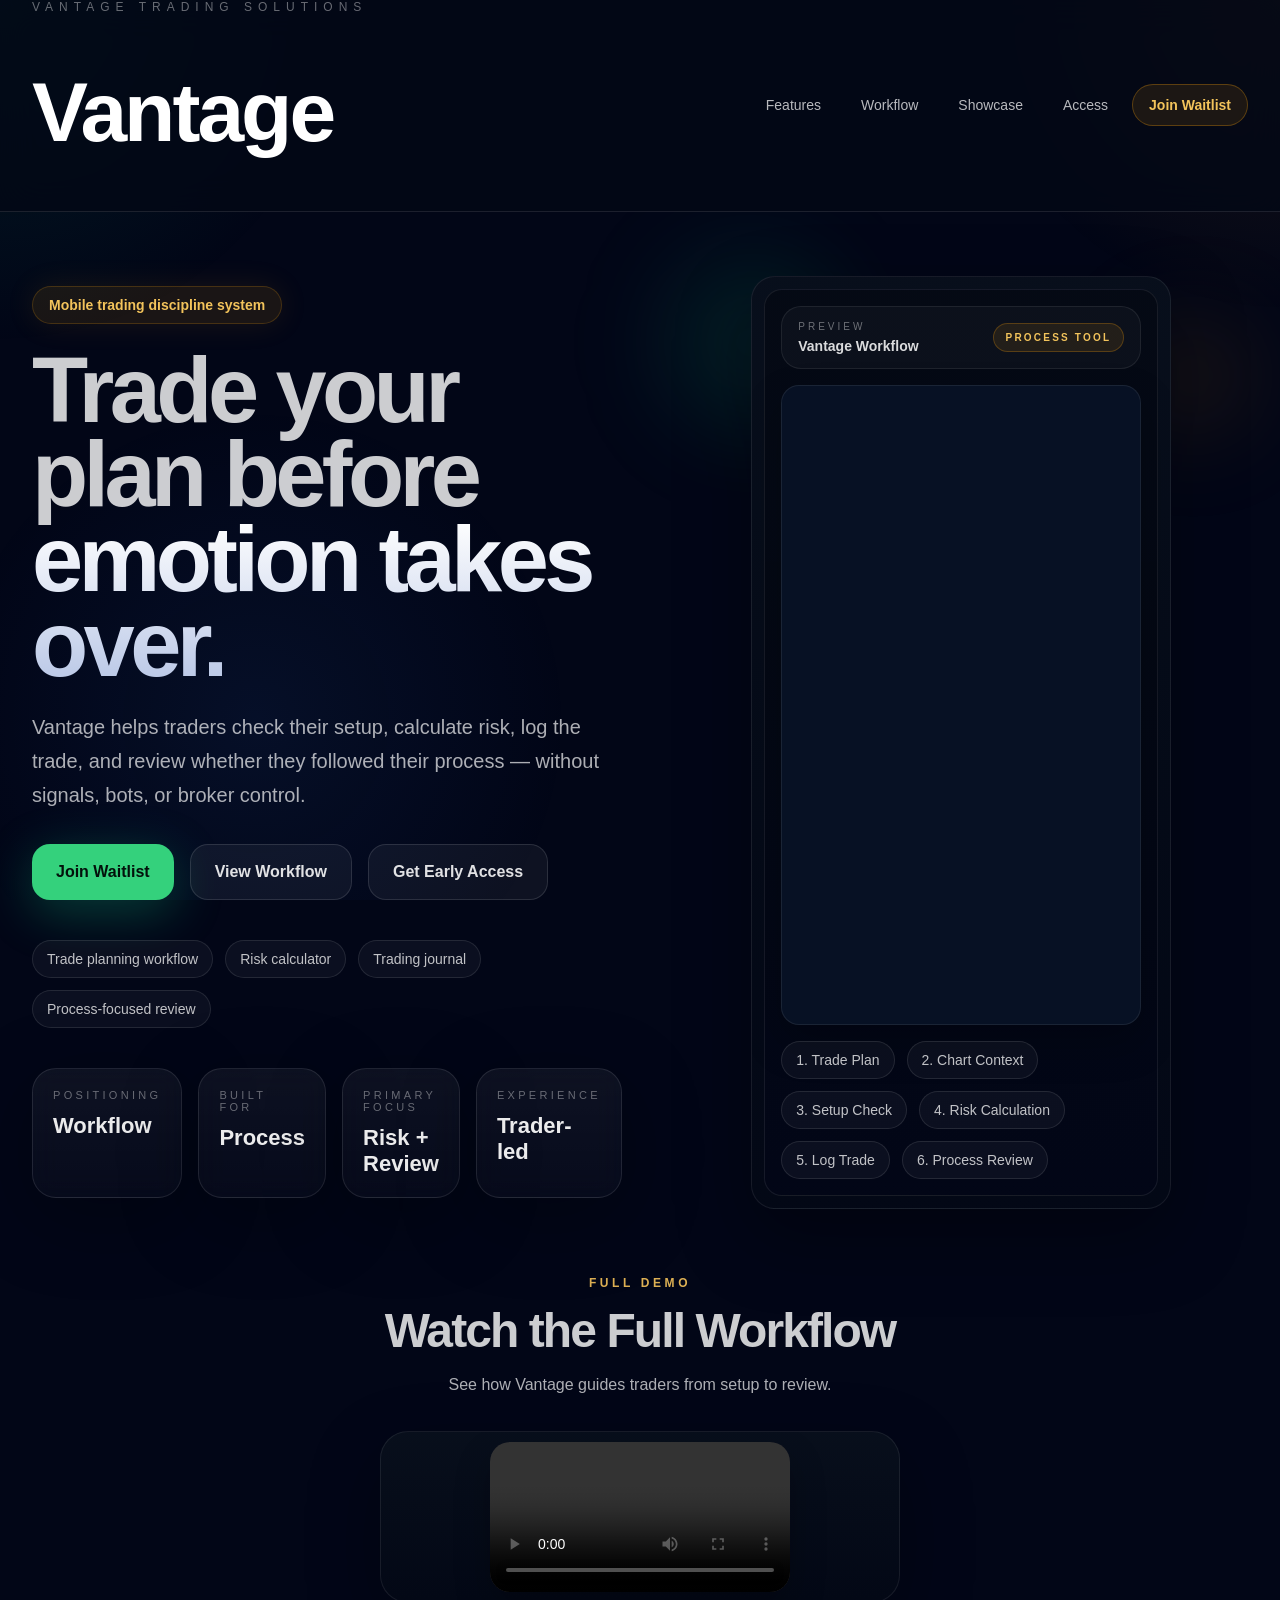
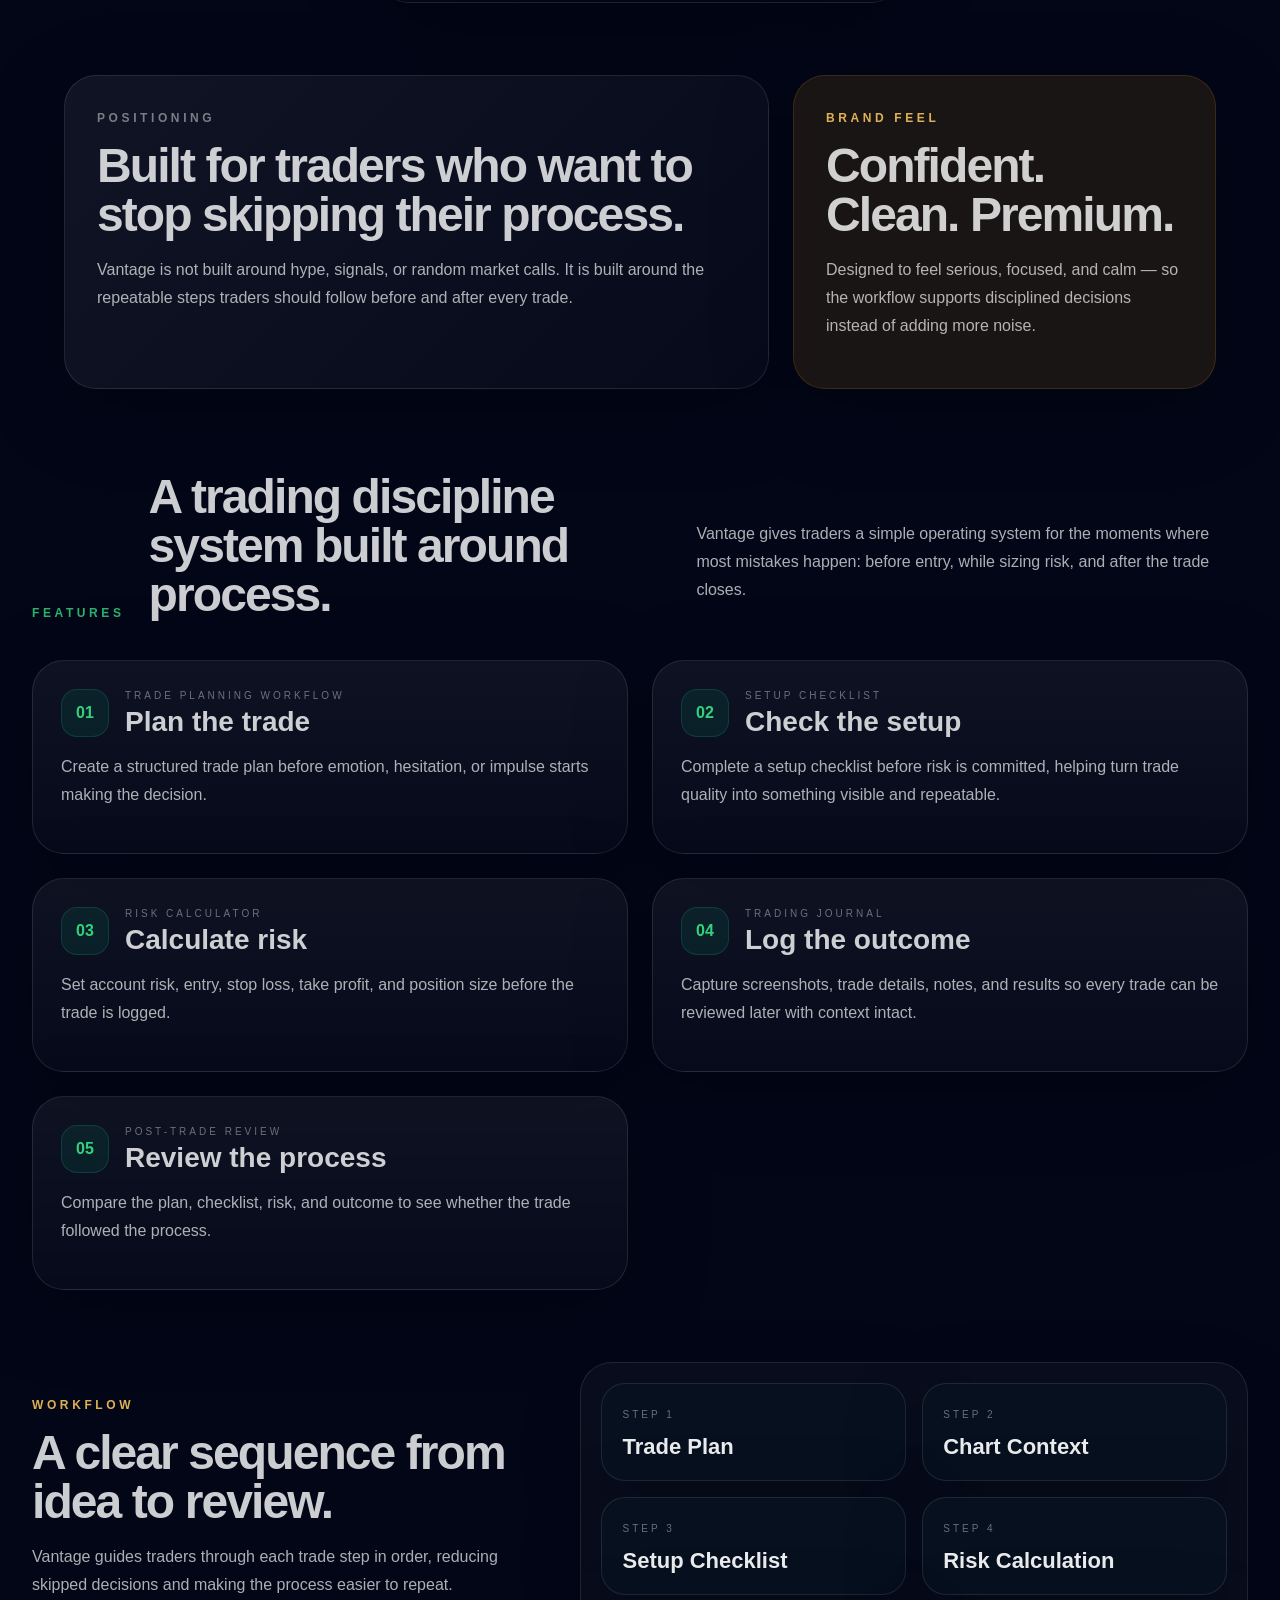
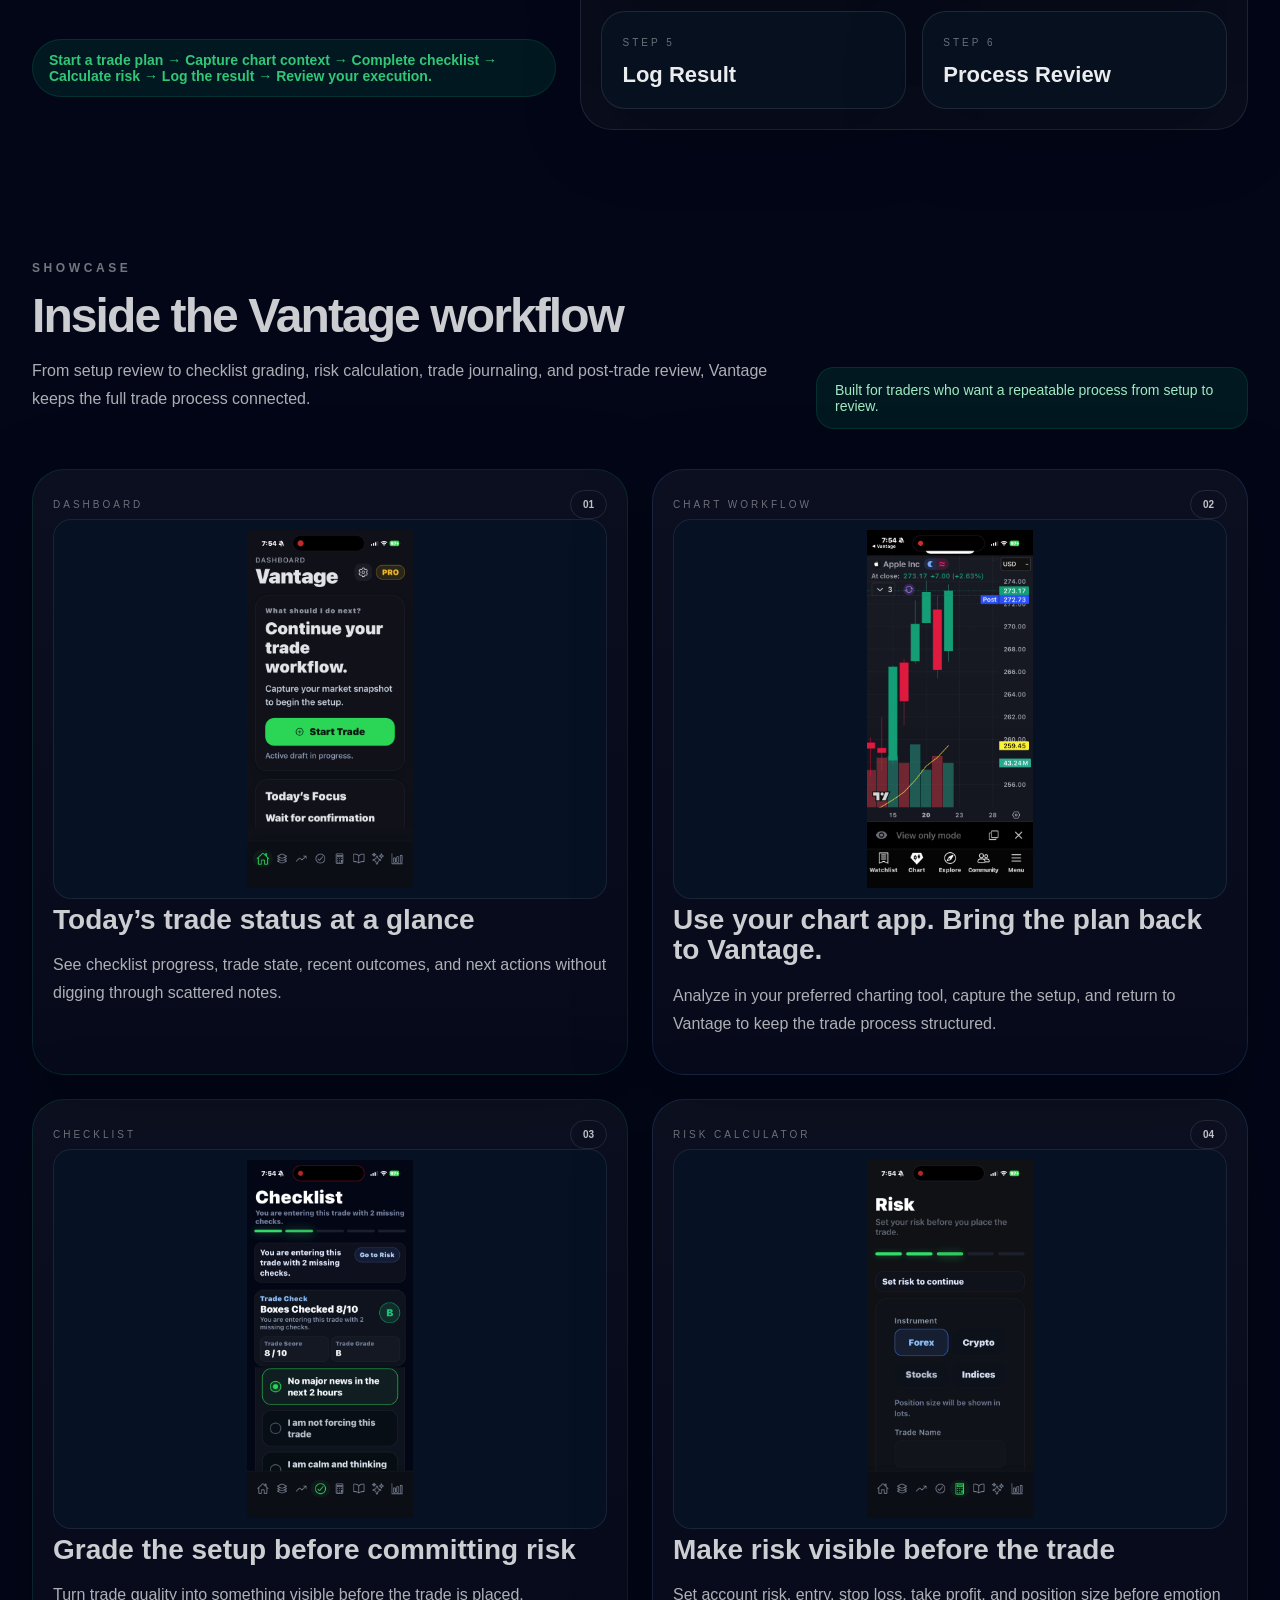
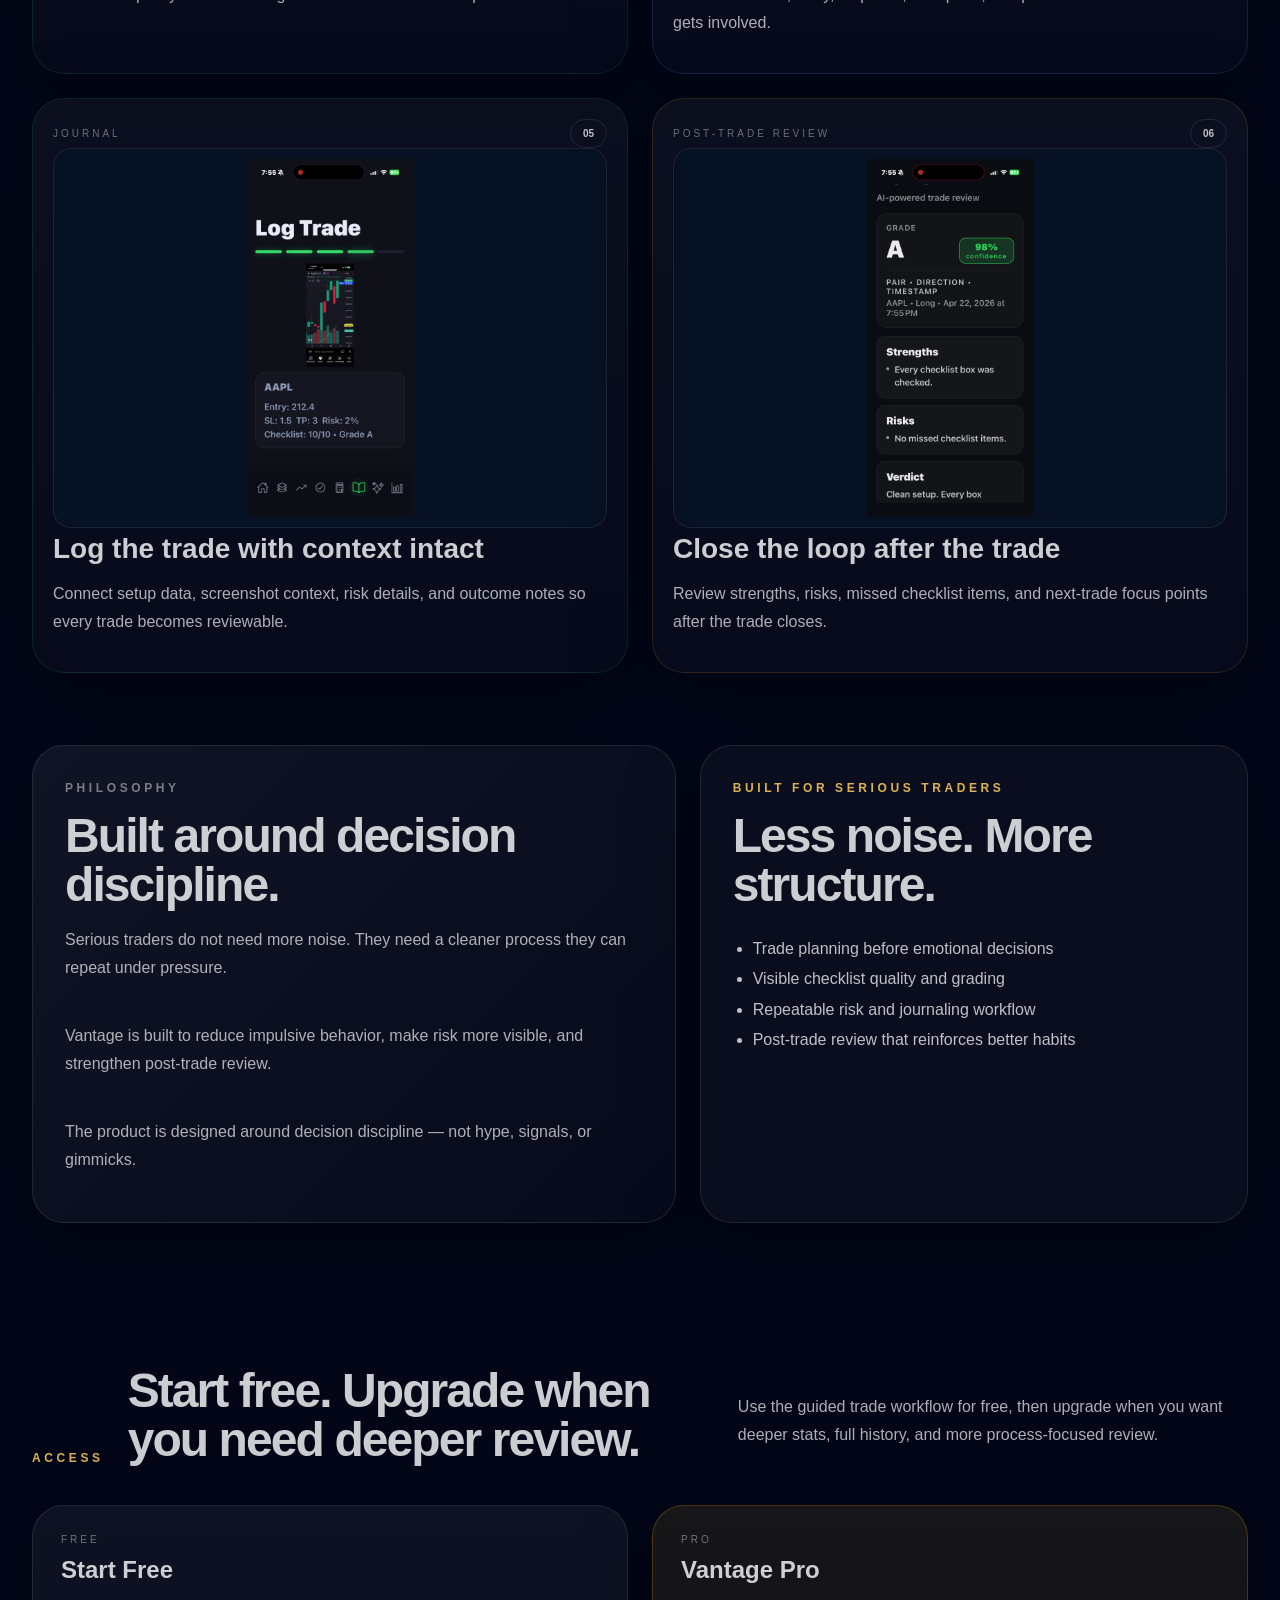
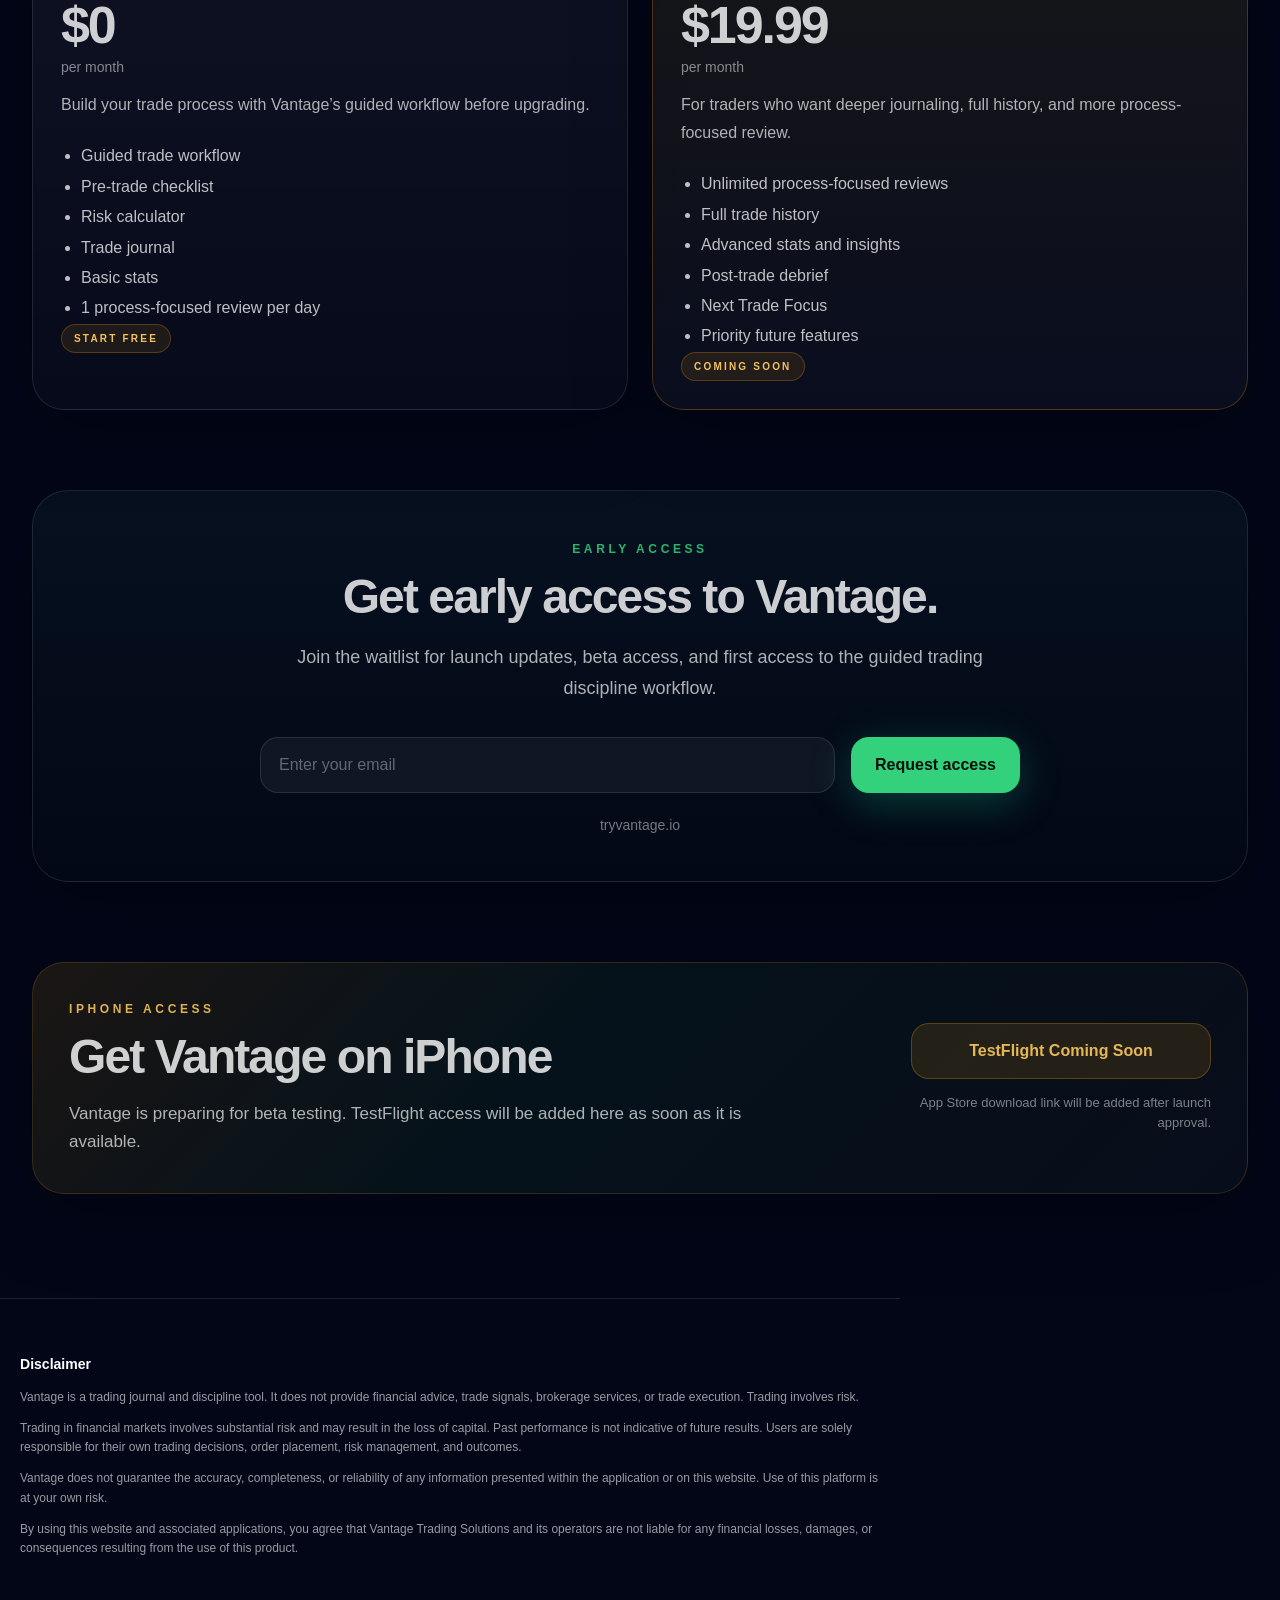
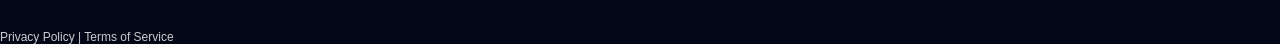
==== commit 67f2e9a2: "Update Vantage landing page positioning" ====
--- a/index.html
+++ b/index.html
@@ -4,7 +4,7 @@
   <meta charset="UTF-8" />
   <meta name="viewport" content="width=device-width, initial-scale=1.0" />
   <title>Vantage | Trade Your Plan</title>
-  <meta name="description" content="Vantage is a premium trade execution workspace built around structure, discipline, and review." />
+  <meta name="description" content="Vantage is a mobile trading discipline system built around planning, risk, journaling, and review." />
   <link rel="stylesheet" href="style.css" />
 </head>
 <body>
@@ -36,48 +36,48 @@
   <main>
     <section class="hero container">
       <div class="hero-copy">
-        <div class="eyebrow">Premium trade execution workspace</div>
+        <div class="eyebrow">Mobile trading discipline system</div>
         <h1>
-          A cleaner way to
-          <span>plan, execute, and review trades.</span>
+          Trade your plan before
+          <span>emotion takes over.</span>
         </h1>
         <p>
-          Vantage brings structure to the trading process with guided workflow steps,
-          risk controls, screenshot-based journaling, and AI-assisted review — all
-          wrapped in a premium, focused interface.
+          Vantage helps traders check their setup, calculate risk, log the trade,
+          and review whether they followed their process — without signals, bots,
+          or broker control.
         </p>
 
         <div class="hero-actions">
-          <a class="btn btn-primary" href="#waitlist">Join the waitlist</a>
-          <a class="btn btn-secondary" href="#showcase">View product showcase</a>
+          <a class="btn btn-primary" href="#waitlist">Join Waitlist</a>
+          <a class="btn btn-secondary" href="#workflow">View Workflow</a>
           <a href="https://testflight.apple.com/join/AtXNkdRz" target="_blank" rel="noopener noreferrer" class="btn btn-secondary">
-            Get Early Access (Beta)
+            Get Early Access
           </a>
         </div>
 
         <div class="hero-tags">
-          <span>Structured trade workflow</span>
-          <span>Premium dark interface</span>
-          <span>Screenshot-based journaling</span>
-          <span>AI-backed review loop</span>
+          <span>Trade planning workflow</span>
+          <span>Risk calculator</span>
+          <span>Trading journal</span>
+          <span>Process-focused review</span>
         </div>
 
         <div class="stats-grid">
           <div class="stat-card">
             <div class="stat-label">Positioning</div>
-            <div class="stat-value">Premium</div>
+            <div class="stat-value">Workflow</div>
           </div>
           <div class="stat-card">
             <div class="stat-label">Built for</div>
-            <div class="stat-value">Execution</div>
+            <div class="stat-value">Process</div>
           </div>
           <div class="stat-card">
             <div class="stat-label">Primary focus</div>
-            <div class="stat-value">Discipline</div>
+            <div class="stat-value">Risk + Review</div>
           </div>
           <div class="stat-card">
             <div class="stat-label">Experience</div>
-            <div class="stat-value">Clean + Sharp</div>
+            <div class="stat-value">Trader-led</div>
           </div>
         </div>
       </div>
@@ -92,7 +92,7 @@
                 <div class="preview-sub">Preview</div>
                 <div class="preview-title">Vantage Workflow</div>
               </div>
-              <div class="preview-badge">Premium UI</div>
+              <div class="preview-badge">Process Tool</div>
             </div>
 
             <video
@@ -107,12 +107,12 @@
             </video>
 
             <div class="workflow-pills">
-              <span>1. Start Trade</span>
-              <span>2. Market Snapshot</span>
-              <span>3. Checklist Grade</span>
-              <span>4. Risk Setup</span>
+              <span>1. Trade Plan</span>
+              <span>2. Chart Context</span>
+              <span>3. Setup Check</span>
+              <span>4. Risk Calculation</span>
               <span>5. Log Trade</span>
-              <span>6. AI Review</span>
+              <span>6. Process Review</span>
             </div>
           </div>
         </div>
@@ -138,11 +138,11 @@
     <section class="container split-top">
       <div class="panel panel-dark">
         <div class="section-kicker">Positioning</div>
-        <h2>Built for traders who care how they execute.</h2>
-        <p>
-          Vantage is not built around noise. It is built around process:
-          quality filtering, cleaner risk decisions, tighter journaling, and a
-          disciplined review loop that helps traders improve with intention.
+        <h2>Built for traders who want to stop skipping their process.</h2>
+        <p>
+          Vantage is not built around hype, signals, or random market calls. It is
+          built around the repeatable steps traders should follow before and after
+          every trade.
         </p>
       </div>
 
@@ -150,20 +150,20 @@
         <div class="section-kicker gold">Brand feel</div>
         <h2>Confident. Clean. Premium.</h2>
         <p>
-          Deep navy, sharp contrast, execution green, and subtle signal gold
-          create a modern trading identity that feels serious from the first screen.
+          Designed to feel serious, focused, and calm — so the workflow supports
+          disciplined decisions instead of adding more noise.
         </p>
       </div>
     </section>
 
     <section id="features" class="container section">
       <div class="section-head">
-        <div class="section-kicker green">Key advantages</div>
-        <h2>A trading workflow that looks premium and works hard.</h2>
-        <p>
-          The product experience is designed to feel elevated while still doing
-          the real job: helping users become more deliberate before, during,
-          and after a trade.
+        <div class="section-kicker green">Features</div>
+        <h2>A trading discipline system built around process.</h2>
+        <p>
+          Vantage gives traders a simple operating system for the moments where
+          most mistakes happen: before entry, while sizing risk, and after the
+          trade closes.
         </p>
       </div>
 
@@ -172,82 +172,93 @@
           <div class="feature-top">
             <div class="feature-num">01</div>
             <div>
-              <div class="mini-kicker">Execution system</div>
-              <h3>Trade your plan</h3>
-            </div>
-          </div>
-          <p>Vantage is built around disciplined execution, giving traders a structured operating flow instead of emotional clicking and random decision-making.</p>
+              <div class="mini-kicker">Trade planning workflow</div>
+              <h3>Plan the trade</h3>
+            </div>
+          </div>
+          <p>Create a structured trade plan before emotion, hesitation, or impulse starts making the decision.</p>
         </article>
 
         <article class="feature-card">
           <div class="feature-top">
             <div class="feature-num">02</div>
             <div>
-              <div class="mini-kicker">Pre-trade quality</div>
-              <h3>Checklist-driven entries</h3>
-            </div>
-          </div>
-          <p>Every setup gets graded before risk is committed, helping users filter weak trades and reinforce repeatable behavior.</p>
+              <div class="mini-kicker">Setup checklist</div>
+              <h3>Check the setup</h3>
+            </div>
+          </div>
+          <p>Complete a setup checklist before risk is committed, helping turn trade quality into something visible and repeatable.</p>
         </article>
 
         <article class="feature-card">
           <div class="feature-top">
             <div class="feature-num">03</div>
             <div>
-              <div class="mini-kicker">Risk control</div>
-              <h3>Risk before emotion</h3>
-            </div>
-          </div>
-          <p>Position size, stop loss, and take profit are set before a trade is logged, keeping the process sharp, objective, and accountable.</p>
+              <div class="mini-kicker">Risk calculator</div>
+              <h3>Calculate risk</h3>
+            </div>
+          </div>
+          <p>Set account risk, entry, stop loss, take profit, and position size before the trade is logged.</p>
         </article>
 
         <article class="feature-card">
           <div class="feature-top">
             <div class="feature-num">04</div>
             <div>
-              <div class="mini-kicker">Review loop</div>
-              <h3>Journal + AI feedback</h3>
-            </div>
-          </div>
-          <p>Chart screenshots, trade notes, and post-trade analysis work together to create a tighter feedback loop over time.</p>
+              <div class="mini-kicker">Trading journal</div>
+              <h3>Log the outcome</h3>
+            </div>
+          </div>
+          <p>Capture screenshots, trade details, notes, and results so every trade can be reviewed later with context intact.</p>
+        </article>
+
+        <article class="feature-card">
+          <div class="feature-top">
+            <div class="feature-num">05</div>
+            <div>
+              <div class="mini-kicker">Post-trade review</div>
+              <h3>Review the process</h3>
+            </div>
+          </div>
+          <p>Compare the plan, checklist, risk, and outcome to see whether the trade followed the process.</p>
         </article>
       </div>
     </section>
 
     <section id="workflow" class="container section workflow-section">
       <div class="workflow-copy">
-        <div class="section-kicker gold">Workflow first</div>
+        <div class="section-kicker gold">Workflow</div>
         <h2>A clear sequence from idea to review.</h2>
         <p>
-          Vantage guides users through each trade step in order, reducing skipped
-          decisions and making the whole process feel more intentional and professional.
-        </p>
-        <div class="trade-loop">The Vantage Trade Loop — Plan → Validate → Risk → Log → Review → Improve</div>
+          Vantage guides traders through each trade step in order, reducing skipped
+          decisions and making the process easier to repeat.
+        </p>
+        <div class="trade-loop">Start a trade plan → Capture chart context → Complete checklist → Calculate risk → Log the result → Review your execution.</div>
       </div>
 
       <div class="workflow-grid">
-        <div class="workflow-card"><span>Step 1</span><strong>Start Trade</strong></div>
-        <div class="workflow-card"><span>Step 2</span><strong>Market Snapshot</strong></div>
-        <div class="workflow-card"><span>Step 3</span><strong>Checklist Grade</strong></div>
-        <div class="workflow-card"><span>Step 4</span><strong>Risk Setup</strong></div>
-        <div class="workflow-card"><span>Step 5</span><strong>Log Trade</strong></div>
-        <div class="workflow-card"><span>Step 6</span><strong>AI Review</strong></div>
+        <div class="workflow-card"><span>Step 1</span><strong>Trade Plan</strong></div>
+        <div class="workflow-card"><span>Step 2</span><strong>Chart Context</strong></div>
+        <div class="workflow-card"><span>Step 3</span><strong>Setup Checklist</strong></div>
+        <div class="workflow-card"><span>Step 4</span><strong>Risk Calculation</strong></div>
+        <div class="workflow-card"><span>Step 5</span><strong>Log Result</strong></div>
+        <div class="workflow-card"><span>Step 6</span><strong>Process Review</strong></div>
       </div>
     </section>
 
     <section id="showcase" class="container section">
       <div class="showcase-head">
         <div>
-          <div class="section-kicker">Product showcase</div>
+          <div class="section-kicker">Showcase</div>
           <h2>Inside the Vantage workflow</h2>
           <p>
-            From chart review to checklist validation, risk calculation, trade journaling,
-            and AI-assisted post-trade analysis, the whole experience is built to move
-            traders through a cleaner discipline loop.
+            From setup review to checklist grading, risk calculation, trade journaling,
+            and post-trade review, Vantage keeps the full trade process
+            connected.
           </p>
         </div>
         <div class="showcase-note">
-          Built for traders who want a cleaner process from setup to review.
+          Built for traders who want a repeatable process from setup to review.
         </div>
       </div>
 
@@ -259,7 +270,7 @@
           </div>
           <img src="images/dashboard-shot.jpg" alt="Vantage Dashboard" class="showcase-image" />
           <h3>Today’s trade status at a glance</h3>
-          <p>A clean home base for checklist grade, outcome tracking, quick actions, and trade-state awareness.</p>
+          <p>See checklist progress, trade state, recent outcomes, and next actions without digging through scattered notes.</p>
         </article>
 
         <article class="showcase-card blue">
@@ -268,8 +279,8 @@
             <b>02</b>
           </div>
           <img src="images/chart-shot.jpg" alt="Vantage Chart Workflow" class="showcase-image" />
-          <h3>Analyze in your chart app, return to Vantage</h3>
-          <p>Use your preferred charting workflow, capture the screenshot, and bring the setup back into a structured process.</p>
+          <h3>Use your chart app. Bring the plan back to Vantage.</h3>
+          <p>Analyze in your preferred charting tool, capture the setup, and return to Vantage to keep the trade process structured.</p>
         </article>
 
         <article class="showcase-card emerald">
@@ -279,7 +290,7 @@
           </div>
           <img src="images/checklist-shot.jpg" alt="Vantage Checklist" class="showcase-image" />
           <h3>Grade the setup before committing risk</h3>
-          <p>Multi-timeframe validation keeps trades honest and turns discipline into something visible and repeatable.</p>
+          <p>Turn trade quality into something visible before the trade is placed.</p>
         </article>
 
         <article class="showcase-card blue">
@@ -288,8 +299,8 @@
             <b>04</b>
           </div>
           <img src="images/risk-shot.jpg" alt="Vantage Risk Calculator" class="showcase-image" />
-          <h3>Simple, repeatable position sizing</h3>
-          <p>Set account risk, stop loss, take profit, and lot sizing with a cleaner decision path before execution.</p>
+          <h3>Make risk visible before the trade</h3>
+          <p>Set account risk, entry, stop loss, take profit, and position size before emotion gets involved.</p>
         </article>
 
         <article class="showcase-card emerald">
@@ -299,17 +310,17 @@
           </div>
           <img src="images/journal-shot.jpg" alt="Vantage Journal" class="showcase-image" />
           <h3>Log the trade with context intact</h3>
-          <p>Tie setup data, screenshot context, and execution details together so every trade becomes reviewable.</p>
+          <p>Connect setup data, screenshot context, risk details, and outcome notes so every trade becomes reviewable.</p>
         </article>
 
         <article class="showcase-card gold">
           <div class="showcase-top">
-            <span>AI Trade Review</span>
+            <span>Post-Trade Review</span>
             <b>06</b>
           </div>
-          <img src="images/ai-review-shot.jpg" alt="Vantage AI Trade Review" class="showcase-image" />
+          <img src="images/ai-review-shot.jpg" alt="Vantage Post-Trade Review" class="showcase-image" />
           <h3>Close the loop after the trade</h3>
-          <p>Post-trade analysis reinforces what was strong, what carried risk, and what needs to improve next.</p>
+          <p>Review strengths, risks, missed checklist items, and next-trade focus points after the trade closes.</p>
         </article>
 
       </div>
@@ -320,9 +331,9 @@
         <div class="section-kicker">Philosophy</div>
         <h2>Built around decision discipline.</h2>
         <div class="stack-copy">
-          <p>Serious traders do not need more noise. They need a cleaner operating system.</p>
-          <p>Vantage is built to reduce impulsive behavior and strengthen repeatable execution.</p>
-          <p>The product is designed around decision discipline, not hype, signals, or gimmicks.</p>
+          <p>Serious traders do not need more noise. They need a cleaner process they can repeat under pressure.</p>
+          <p>Vantage is built to reduce impulsive behavior, make risk more visible, and strengthen post-trade review.</p>
+          <p>The product is designed around decision discipline — not hype, signals, or gimmicks.</p>
         </div>
       </div>
 
@@ -330,20 +341,20 @@
         <div class="section-kicker gold">Built for serious traders</div>
         <h2>Less noise. More structure.</h2>
         <ul>
-          <li>Trade planning before emotional execution</li>
+          <li>Trade planning before emotional decisions</li>
           <li>Visible checklist quality and grading</li>
           <li>Repeatable risk and journaling workflow</li>
-          <li>Post-trade review that reinforces habits</li>
+          <li>Post-trade review that reinforces better habits</li>
         </ul>
       </div>
     </section>
 
     <section id="pricing" class="container section">
       <div class="section-head">
-        <div class="section-kicker gold">ACCESS</div>
-        <h2>Premium product. Simple pricing.</h2>
-        <p>
-          Start free with the guided trading workflow, then upgrade when you want unlimited AI trade reviews and deeper execution feedback.
+        <div class="section-kicker gold">Access</div>
+        <h2>Start free. Upgrade when you need deeper review.</h2>
+        <p>
+          Use the guided trade workflow for free, then upgrade when you want deeper stats, full history, and more process-focused review.
         </p>
       </div>
 
@@ -353,14 +364,14 @@
           <h3>Start Free</h3>
           <div class="price-value">$0</div>
           <div class="price-sub">per month</div>
-          <p>Build your trade process with Vantage's guided workflow before upgrading.</p>
+          <p>Build your trade process with Vantage’s guided workflow before upgrading.</p>
           <ul>
             <li>Guided trade workflow</li>
             <li>Pre-trade checklist</li>
             <li>Risk calculator</li>
             <li>Trade journal</li>
             <li>Basic stats</li>
-            <li>1 AI trade review per day</li>
+            <li>1 process-focused review per day</li>
           </ul>
           <span class="price-badge">START FREE</span>
         </article>
@@ -370,9 +381,9 @@
           <h3>Vantage Pro</h3>
           <div class="price-value">$19.99</div>
           <div class="price-sub">per month</div>
-          <p>For traders who want unlimited AI-assisted review, deeper journaling, and better execution feedback.</p>
+          <p>For traders who want deeper journaling, full history, and more process-focused review.</p>
           <ul>
-            <li>Unlimited AI trade reviews</li>
+            <li>Unlimited process-focused reviews</li>
             <li>Full trade history</li>
             <li>Advanced stats and insights</li>
             <li>Post-trade debrief</li>
@@ -387,9 +398,9 @@
     <section id="waitlist" class="container waitlist-section">
       <div class="waitlist-card">
         <div class="section-kicker green">Early access</div>
-        <h2>Join the next wave of Vantage users.</h2>
-        <p>
-          Get launch updates, early access opportunities, and first access to the premium Vantage experience.
+        <h2>Get early access to Vantage.</h2>
+        <p>
+          Join the waitlist for launch updates, beta access, and first access to the guided trading discipline workflow.
         </p>
 
         <form class="waitlist-form" onsubmit="event.preventDefault()">
@@ -407,7 +418,7 @@
           <div class="section-kicker gold">iPhone access</div>
           <h2 id="iphone-cta-title">Get Vantage on iPhone</h2>
           <p>
-            Vantage is preparing for beta testing. TestFlight access will be available soon.
+            Vantage is preparing for beta testing. TestFlight access will be added here as soon as it is available.
           </p>
         </div>
 
@@ -425,13 +436,12 @@
     <h3 style="color:white; margin-bottom:12px;">Disclaimer</h3>
 
     <p>
-      Vantage Trading Solutions provides tools designed to assist traders in structuring and reviewing their trading activity. 
-      The information provided by this platform is for educational and informational purposes only and does not constitute financial, investment, or trading advice.
+      Vantage is a trading journal and discipline tool. It does not provide financial advice, trade signals, brokerage services, or trade execution. Trading involves risk.
     </p>
 
     <p>
       Trading in financial markets involves substantial risk and may result in the loss of capital. Past performance is not indicative of future results. 
-      Users are solely responsible for their own trading decisions and outcomes.
+      Users are solely responsible for their own trading decisions, order placement, risk management, and outcomes.
     </p>
 
     <p>
